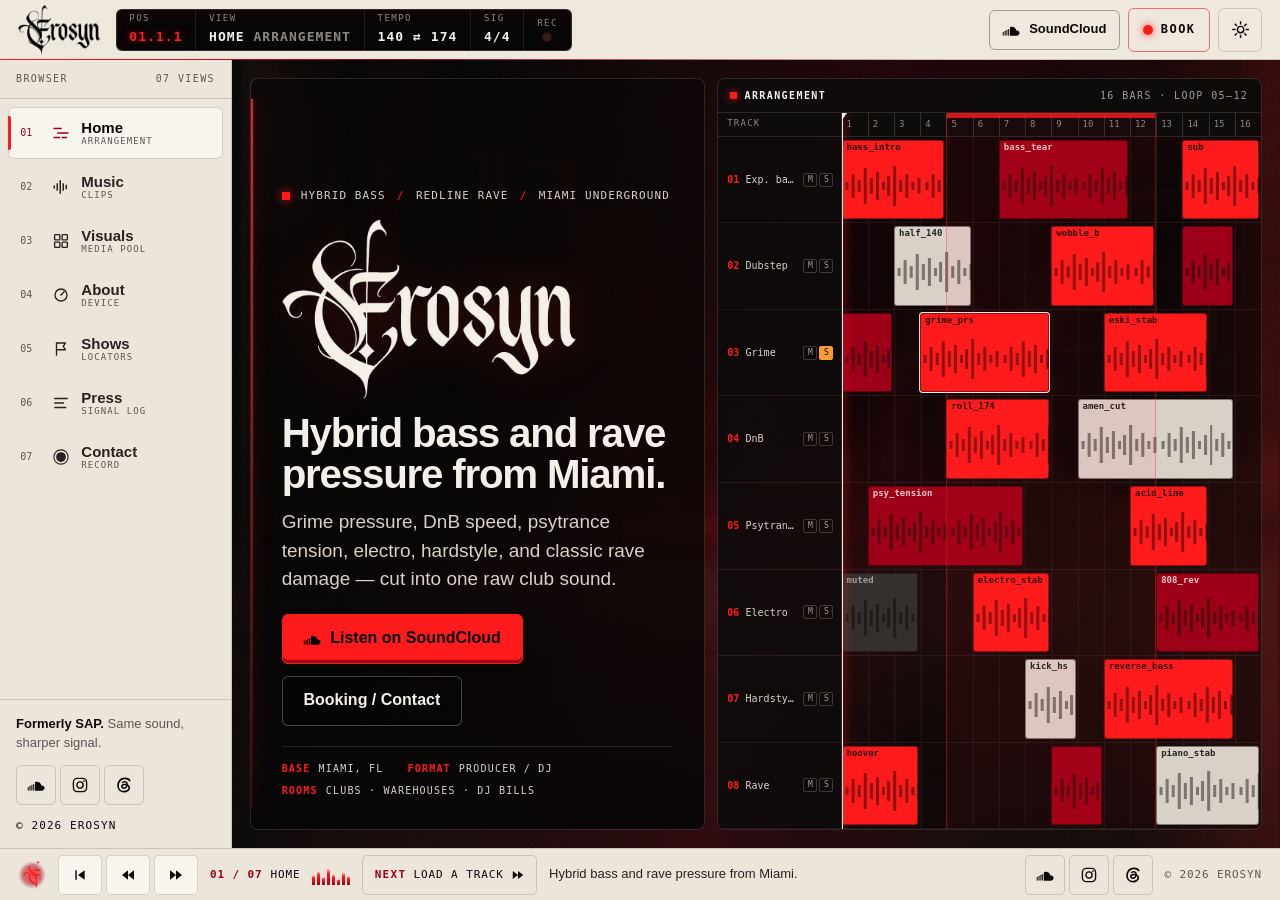
==== index.html @ 2a5ce039 "Erosyn homepage: anticipatory hints and tactile feedback Anticipation (device-only, nothing sent): -" ====
<!DOCTYPE html>
<html lang="en">
<head>
  <meta charset="utf-8">
  <meta name="viewport" content="width=device-width, initial-scale=1, viewport-fit=cover">
  <title>Erosyn — Hybrid Bass Producer &amp; DJ · Miami</title>
  <!-- BRAND SWAP: final SEO description -->
  <meta name="description" content="Erosyn — hybrid bass and rave pressure from Miami. Experimental bass, dubstep, DnB, UK grime, psytrance, electro, hardstyle, and classic rave in one raw club sound. Formerly SAP.">
  <!-- BRAND SWAP: production URL -->
  <link rel="canonical" href="https://standardacidprocedure.com/">
  <meta name="robots" content="index, follow">
  <meta name="color-scheme" content="dark light">
  <meta name="theme-color" content="#050505" media="(prefers-color-scheme: dark)" data-default="#050505">
  <meta name="theme-color" content="#f4efe7" media="(prefers-color-scheme: light)" data-default="#f4efe7">

  <meta property="og:type" content="website">
  <meta property="og:site_name" content="Erosyn">
  <meta property="og:title" content="Erosyn — Hybrid bass and rave pressure from Miami">
  <!-- BRAND SWAP: final SEO description -->
  <meta property="og:description" content="Grime pressure, DnB speed, psytrance tension, electro, hardstyle, and classic rave damage in one raw hybrid club sound. Listen, follow, and book Erosyn.">
  <!-- BRAND SWAP: production URL -->
  <meta property="og:url" content="https://standardacidprocedure.com/">
  <!-- BRAND SWAP: social preview image -->
  <meta property="og:image" content="https://standardacidprocedure.com/erosyn/03-social/banners/erosyn-hero-banner-warehouse-1920x1080-v01.png">
  <meta property="og:image:width" content="1920">
  <meta property="og:image:height" content="1080">
  <meta property="og:image:alt" content="Erosyn warehouse hero banner">

  <meta name="twitter:card" content="summary_large_image">
  <meta name="twitter:title" content="Erosyn — Hybrid bass and rave pressure from Miami">
  <!-- BRAND SWAP: final SEO description -->
  <meta name="twitter:description" content="Grime pressure, DnB speed, psytrance tension, electro, hardstyle, and classic rave damage in one raw hybrid club sound.">
  <!-- BRAND SWAP: social preview image -->
  <meta name="twitter:image" content="https://standardacidprocedure.com/erosyn/03-social/banners/erosyn-hero-banner-warehouse-1920x1080-v01.png">
  <meta name="twitter:image:alt" content="Erosyn warehouse hero banner">

  <!-- BRAND ASSET: flat red icon mark (production PNG) -->
  <link rel="icon" type="image/png" href="erosyn/web/erosyn-icon-red-192.png">
  <!-- BRAND ASSET: red glow avatar, used for the home-screen icon only -->
  <link rel="apple-touch-icon" href="erosyn/03-social/avatars/erosyn-avatar-icon-redglow-1200-v01.png">

  <!-- BRAND COLOR SOURCE: Erosyn brand system v01 -->
  <style>
    /* =========================================================
       1. BRAND TOKENS — Erosyn brand system v01
       ========================================================= */
    :root {
      --void-black: #050505;
      --signal-red: #ff1b1b;
      --bloodline-red: #9e0018;
      --bone-white: #f4efe7;
      --static-gray: #8a8a8a;
      --warning-amber: #ff9b2f;

      --font-sans: Inter, Arial, Helvetica, sans-serif;
      --font-mono: ui-monospace, SFMono-Regular, Menlo, Consolas, monospace;
      --font-blackletter: "Old English Text MT", "UnifrakturMaguntia", "Luminari", "Palatino Linotype", "Book Antiqua", Georgia, serif;

      --fs-meta: .6875rem;
      --fs-body: clamp(.9375rem, .9rem + .15vw, 1rem);
      --fs-lead: clamp(1rem, .95rem + .3vw, 1.1875rem);
      --fs-view: clamp(1.75rem, 1.15rem + 1.9vw, 2.875rem);

      --space-xs: .5rem;
      --space-sm: .75rem;
      --space-md: 1.25rem;
      --space-lg: 2rem;
      --space-xl: clamp(2.5rem, 2rem + 2.5vw, 4rem);
      --space-2xl: clamp(3.5rem, 2.5rem + 4vw, 6rem);

      --container: 1240px;
      --gutter: clamp(16px, 4vw, 40px);
      --top-h: 60px;
      --status-h: 52px;
      --browser-w: 232px;
      --rail-w: 84px;
      --gap: 12px;
      --pad: clamp(12px, 1.4vw, 20px);
      --radius: 8px;
      --radius-sm: 6px;
      --t-press: 80ms;
      --t-fast: 120ms;
      --t: 150ms;
      --t-feedback: 180ms;
      --ease: cubic-bezier(.2, .7, .2, 1);
      --ease-exit: cubic-bezier(.4, 0, 1, 1);
    }

    /* 2. THEME TOKENS — dark is canonical; .scheme-dark pins dark inside the light theme */
    :root,
    .scheme-dark {
      color-scheme: dark;
      --bg: var(--void-black);
      --bg-alt: #0a0908;
      --surface: #0c0c0c;
      --surface-raised: #151312;
      --text: var(--bone-white);
      --text-soft: #d9d1c8;
      --muted: #a49d95;
      --border: rgba(244, 239, 231, .13);
      --border-strong: rgba(244, 239, 231, .28);
      --grid-line: rgba(244, 239, 231, .035);
      --accent: var(--signal-red);
      --accent-text: var(--signal-red);
      --focus: var(--signal-red);
      --header-bg: #070606;
      --shadow: 0 18px 50px rgba(0, 0, 0, .42);
      --shadow-sm: 0 6px 18px rgba(0, 0, 0, .3);
    }

    /* Light: bone base, near-black type, bloodline red for red text (AA on bone). */
    :root[data-theme="light"] {
      color-scheme: light;
      --bg: var(--bone-white);
      --bg-alt: #ece5da;
      --surface: #f8f4ee;
      --surface-raised: #e6dfd3;
      --text: #0b0a09;
      --text-soft: #26221f;
      --muted: #5c5752;
      --border: rgba(5, 5, 5, .15);
      --border-strong: rgba(5, 5, 5, .32);
      --grid-line: rgba(5, 5, 5, .045);
      --accent-text: var(--bloodline-red);
      --header-bg: #efe8dd;
      --shadow: 0 18px 44px rgba(40, 24, 12, .14);
      --shadow-sm: 0 6px 16px rgba(40, 24, 12, .1);
    }

    @media (prefers-color-scheme: light) {
      :root:not([data-theme="dark"]) {
        color-scheme: light;
        --bg: var(--bone-white);
        --bg-alt: #ece5da;
        --surface: #f8f4ee;
        --surface-raised: #e6dfd3;
        --text: #0b0a09;
        --text-soft: #26221f;
        --muted: #5c5752;
        --border: rgba(5, 5, 5, .15);
        --border-strong: rgba(5, 5, 5, .32);
        --grid-line: rgba(5, 5, 5, .045);
        --accent-text: var(--bloodline-red);
        --header-bg: #efe8dd;
        --shadow: 0 18px 44px rgba(40, 24, 12, .14);
        --shadow-sm: 0 6px 16px rgba(40, 24, 12, .1);
      }
    }

    /* =========================================================
       3. BASE
       ========================================================= */
    *,
    *::before,
    *::after {
      box-sizing: border-box;
    }

    html {
      -webkit-text-size-adjust: 100%;
      text-size-adjust: 100%;
    }

    @media (prefers-reduced-motion: no-preference) {
      html:not(.app) {
        scroll-behavior: smooth;
      }
    }

    body {
      margin: 0;
      min-width: 320px;
      background-color: var(--bg);
      background-image:
        linear-gradient(90deg, var(--grid-line) 1px, transparent 1px),
        linear-gradient(180deg, var(--grid-line) 1px, transparent 1px);
      background-size: 48px 48px;
      color: var(--text);
      font-family: var(--font-sans);
      font-size: var(--fs-body);
      line-height: 1.55;
      -webkit-font-smoothing: antialiased;
    }

    h1, h2, h3, p, figure, blockquote, dl, dd, ol, ul {
      margin: 0;
    }

    img,
    svg {
      display: block;
      max-width: 100%;
    }

    img {
      height: auto;
    }

    a {
      color: inherit;
    }

    button,
    input,
    select,
    textarea {
      font: inherit;
      color: inherit;
    }

    button {
      cursor: pointer;
    }

    ::selection {
      background: var(--signal-red);
      color: var(--void-black);
    }

    :focus-visible {
      outline: 2px solid var(--focus);
      outline-offset: 3px;
    }

    main:focus {
      outline: none;
    }

    [hidden] {
      display: none !important;
    }

    /* =========================================================
       4. UTILITIES
       ========================================================= */
    .visually-hidden {
      position: absolute !important;
      width: 1px;
      height: 1px;
      margin: -1px;
      padding: 0;
      overflow: hidden;
      clip: rect(0 0 0 0);
      clip-path: inset(50%);
      white-space: nowrap;
      border: 0;
    }

    .mono {
      font-family: var(--font-mono);
      font-size: var(--fs-meta);
      letter-spacing: .1em;
      text-transform: uppercase;
    }

    .sprite {
      position: absolute;
      width: 0;
      height: 0;
      overflow: hidden;
    }

    .icon {
      width: 1.125rem;
      height: 1.125rem;
      flex: none;
    }

    .skip-link {
      position: absolute;
      top: .6rem;
      left: .6rem;
      z-index: 500;
      padding: .75rem 1rem;
      border: 1px solid var(--signal-red);
      border-radius: var(--radius-sm);
      background: var(--void-black);
      color: var(--bone-white);
      font-weight: 700;
      text-decoration: none;
      transform: translateY(-220%);
      transition: transform var(--t) var(--ease);
    }

    .skip-link:focus {
      transform: none;
    }

    .led {
      display: inline-block;
      width: 7px;
      height: 7px;
      flex: none;
      background: var(--signal-red);
      box-shadow: 0 0 8px rgba(255, 27, 27, .8);
    }

    /* =========================================================
       5. BUTTONS, CHIPS, LINKS
       ========================================================= */
    .btn {
      display: inline-flex;
      align-items: center;
      justify-content: center;
      gap: .55rem;
      min-height: 44px;
      padding: .6rem 1.05rem;
      border: 1px solid var(--border-strong);
      border-radius: var(--radius-sm);
      background: var(--surface);
      color: var(--text);
      font-size: .9375rem;
      font-weight: 700;
      line-height: 1.15;
      text-align: center;
      text-decoration: none;
      transition:
        background-color var(--t) var(--ease),
        border-color var(--t) var(--ease),
        color var(--t) var(--ease),
        box-shadow var(--t) var(--ease),
        filter var(--t-fast) var(--ease),
        transform var(--t-fast) var(--ease);
    }

    .btn--primary {
      border-color: var(--signal-red);
      background: var(--signal-red);
      color: var(--void-black);
      box-shadow: inset 0 -3px 0 var(--bloodline-red);
    }

    .btn--ghost {
      background: transparent;
    }

    .btn--sm {
      min-height: 40px;
      padding: .4rem .8rem;
      font-size: .8125rem;
    }

    .btn--lg {
      min-height: 50px;
      padding: .75rem 1.3rem;
      font-size: 1rem;
    }

    @media (hover: hover) {
      .btn:hover {
        border-color: var(--accent);
        transform: translateY(-1px);
      }

      .btn--primary:hover {
        background: var(--bloodline-red);
        color: var(--bone-white);
        box-shadow: inset 0 -3px 0 var(--signal-red);
      }

      .btn--ghost:hover {
        background: rgba(255, 27, 27, .08);
      }
    }

    /* Press lands in --t-press; release eases back over --t-fast, so letting go reads softer than pressing. */
    .btn:active {
      filter: brightness(.88);
      transform: translateY(0) scale(.97);
      transition-duration: var(--t-press);
    }

    .icon-btn {
      display: inline-grid;
      place-items: center;
      width: 44px;
      height: 44px;
      flex: none;
      padding: 0;
      border: 1px solid var(--border);
      border-radius: var(--radius-sm);
      background: transparent;
      color: var(--text);
      transition: border-color var(--t) var(--ease), color var(--t) var(--ease);
    }

    @media (hover: hover) {
      .icon-btn:hover {
        border-color: var(--accent);
        color: var(--accent-text);
      }
    }

    .chip {
      display: inline-flex;
      align-items: center;
      padding: .15rem .45rem;
      border: 1px solid var(--border-strong);
      border-radius: 4px;
      color: var(--muted);
      font-family: var(--font-mono);
      font-size: .625rem;
      font-weight: 700;
      letter-spacing: .1em;
      line-height: 1.4;
      text-transform: uppercase;
      white-space: nowrap;
    }

    /* Warning Amber is reserved for utility/status: placeholder + demo states only. */
    .chip--utility {
      border-color: var(--warning-amber);
      background: var(--warning-amber);
      color: var(--void-black);
    }

    .ext-link {
      display: inline-flex;
      align-items: center;
      justify-content: center;
      gap: .4rem;
      min-height: 44px;
      padding: 0 .75rem;
      border: 1px solid var(--border);
      border-radius: var(--radius-sm);
      color: var(--text);
      font-family: var(--font-mono);
      font-size: .6875rem;
      font-weight: 700;
      letter-spacing: .1em;
      text-decoration: none;
      text-transform: uppercase;
      white-space: nowrap;
      transition: border-color var(--t) var(--ease), color var(--t) var(--ease);
    }

    .ext-link .icon {
      width: .875rem;
      height: .875rem;
    }

    @media (hover: hover) {
      .ext-link:hover {
        border-color: var(--accent);
        color: var(--accent-text);
      }
    }

    /* =========================================================
       6. APP SHELL — no-scroll workstation (JS on); stacked document (JS off)
       ========================================================= */
    html.app,
    html.app body {
      height: 100%;
      overflow: hidden;
    }

    .app .shell {
      display: grid;
      grid-template-rows: var(--top-h) minmax(0, 1fr) var(--status-h);
      height: 100vh;
      height: 100dvh;
    }

    .app .workspace {
      display: grid;
      grid-template-columns: var(--browser-w) minmax(0, 1fr);
      min-height: 0;
    }

    .app .editor {
      position: relative;
      min-width: 0;
      min-height: 0;
      overflow: hidden;
      overflow: clip;
    }

    @media (min-width: 768px) and (max-width: 1279.98px) {
      .app .workspace {
        grid-template-columns: var(--rail-w) minmax(0, 1fr);
      }
    }

    @media (max-width: 767.98px) {
      :root {
        --top-h: 56px;
        --status-h: 56px;
        --gap: 10px;
      }

      .app .workspace {
        grid-template-columns: minmax(0, 1fr);
      }
    }

    /* =========================================================
       7. TOP BAR — brand, LCD readout, actions
       ========================================================= */
    .topbar {
      position: relative;
      z-index: 60;
      display: flex;
      flex-wrap: wrap;
      align-items: center;
      gap: .6rem;
      min-height: var(--top-h);
      padding: .5rem var(--pad);
      border-bottom: 1px solid var(--border);
      background: var(--header-bg);
    }

    .app .topbar {
      flex-wrap: nowrap;
      padding-block: 0;
    }

    .topbar::after {
      content: "";
      position: absolute;
      right: 0;
      bottom: -1px;
      left: 0;
      height: 1px;
      background: linear-gradient(90deg, var(--signal-red), var(--bloodline-red) 30%, transparent 75%);
    }

    .browser-toggle {
      display: none;
      align-items: center;
      gap: .5rem;
      min-height: 44px;
      padding: 0 .7rem;
      border: 1px solid var(--border);
      border-radius: var(--radius-sm);
      background: transparent;
      font-family: var(--font-mono);
      font-size: .6875rem;
      font-weight: 700;
      letter-spacing: .12em;
      text-transform: uppercase;
    }

    .browser-toggle[aria-expanded="true"] {
      border-color: var(--accent);
    }

    .browser-toggle__bars {
      display: grid;
      gap: 4px;
      width: 16px;
    }

    .browser-toggle__bars span {
      display: block;
      height: 2px;
      background: currentColor;
      transition: transform var(--t) var(--ease), opacity var(--t) var(--ease);
    }

    .browser-toggle[aria-expanded="true"] .browser-toggle__bars span:nth-child(1) {
      transform: translateY(6px) rotate(45deg);
    }

    .browser-toggle[aria-expanded="true"] .browser-toggle__bars span:nth-child(2) {
      opacity: 0;
    }

    .browser-toggle[aria-expanded="true"] .browser-toggle__bars span:nth-child(3) {
      transform: translateY(-6px) rotate(-45deg);
    }

    .brand {
      position: relative;
      display: inline-flex;
      align-items: center;
      min-height: 44px;
      flex: none;
      text-decoration: none;
    }

    .brand img {
      width: auto;
      height: 50px;
    }

    .logo-on-light {
      display: none;
    }

    :root[data-theme="light"] .logo-on-dark {
      display: none;
    }

    :root[data-theme="light"] .logo-on-light {
      display: block;
    }

    @media (prefers-color-scheme: light) {
      :root:not([data-theme="dark"]) .logo-on-dark {
        display: none;
      }

      :root:not([data-theme="dark"]) .logo-on-light {
        display: block;
      }
    }

    .brand__fallback,
    .wordmark__fallback {
      font-family: var(--font-blackletter);
      font-weight: 400;
    }

    .brand__fallback {
      display: none;
      color: var(--text);
      font-size: 1.75rem;
      line-height: 1;
    }

    .brand__fallback span {
      color: var(--accent-text);
    }

    .brand.is-missing img {
      position: absolute;
      width: 1px;
      height: 1px;
      overflow: hidden;
      clip-path: inset(50%);
      opacity: 0;
    }

    .brand.is-missing .brand__fallback {
      display: block;
    }

    /* LCD: hardware readout, always dark */
    .lcd {
      display: none;
    }

    .lcd__seg {
      display: grid;
      align-content: center;
      gap: 1px;
      min-width: 0;
      padding: 0 .8rem;
      border-left: 1px solid rgba(244, 239, 231, .1);
    }

    .lcd__seg:first-child {
      border-left: 0;
    }

    .lcd__label {
      color: #8f8780;
      font-size: .5625rem;
      letter-spacing: .16em;
      text-transform: uppercase;
    }

    .lcd__value {
      color: var(--bone-white);
      font-size: .8125rem;
      font-weight: 700;
      font-variant-numeric: tabular-nums;
      letter-spacing: .08em;
      text-transform: uppercase;
      white-space: nowrap;
    }

    .lcd__value--red {
      color: var(--signal-red);
      text-shadow: 0 0 8px rgba(255, 27, 27, .55);
    }

    .lcd__mode {
      color: #8f8780;
    }

    .lcd__seg--tempo,
    .lcd__seg--sig {
      display: none;
    }

    .rec-lamp {
      width: 10px;
      height: 10px;
      margin: 0 auto;
      border-radius: 50%;
      background: #3a1a1c;
      box-shadow: inset 0 0 0 1px rgba(0, 0, 0, .5);
    }

    .app[data-view="contact"] .rec-lamp {
      background: var(--signal-red);
      box-shadow: 0 0 10px rgba(255, 27, 27, .9);
    }

    @media (min-width: 768px) {
      .app .lcd {
        display: flex;
        align-items: stretch;
        height: 42px;
        margin-left: .4rem;
        overflow: hidden;
        border: 1px solid rgba(244, 239, 231, .16);
        border-radius: var(--radius-sm);
        background: #070606;
        font-family: var(--font-mono);
        box-shadow: inset 0 8px 18px rgba(255, 27, 27, .05);
      }
    }

    @media (min-width: 1280px) {
      .app .lcd__seg--tempo,
      .app .lcd__seg--sig {
        display: grid;
      }
    }

    .topbar__actions {
      display: flex;
      align-items: center;
      gap: .5rem;
      margin-left: auto;
    }

    .rec-btn {
      display: inline-flex;
      align-items: center;
      gap: .5rem;
      min-height: 44px;
      padding: 0 .85rem;
      border: 1px solid rgba(255, 27, 27, .6);
      border-radius: var(--radius-sm);
      color: var(--text);
      font-family: var(--font-mono);
      font-size: .75rem;
      font-weight: 700;
      letter-spacing: .12em;
      text-decoration: none;
      text-transform: uppercase;
      transition: background-color var(--t) var(--ease), border-color var(--t) var(--ease);
    }

    .rec-btn__dot {
      width: 10px;
      height: 10px;
      border-radius: 50%;
      background: var(--signal-red);
      box-shadow: 0 0 8px rgba(255, 27, 27, .8);
    }

    @media (hover: hover) {
      .rec-btn:hover {
        border-color: var(--signal-red);
        background: rgba(255, 27, 27, .1);
      }
    }

    .theme-toggle .icon {
      width: 1.2rem;
      height: 1.2rem;
    }

    .theme-toggle[aria-pressed="true"] .icon--sun,
    .theme-toggle[aria-pressed="false"] .icon--moon {
      display: none;
    }

    html:not(.js) .theme-toggle {
      display: none;
    }

    @media (max-width: 767.98px) {
      .app .browser-toggle {
        display: inline-flex;
      }

      .topbar-sc {
        display: none;
      }

      .brand img {
        height: 44px;
      }
    }

    @media (max-width: 379.98px) {
      .browser-toggle__label,
      .rec-btn__label {
        position: absolute;
        width: 1px;
        height: 1px;
        overflow: hidden;
        clip-path: inset(50%);
        white-space: nowrap;
      }

      .rec-btn {
        min-width: 44px;
        justify-content: center;
        padding: 0;
      }
    }

    @media (min-width: 768px) and (max-width: 1023.98px) {
      .topbar-sc {
        min-width: 44px;
        padding: 0;
      }

      .topbar-sc__label {
        position: absolute;
        width: 1px;
        height: 1px;
        overflow: hidden;
        clip-path: inset(50%);
        white-space: nowrap;
      }
    }

    /* =========================================================
       8. BROWSER — sidebar (≥1280), icon rail (768–1279), drawer (<768)
       ========================================================= */
    .browser {
      border-bottom: 1px solid var(--border);
      background: var(--bg-alt);
    }

    .browser__head {
      display: flex;
      justify-content: space-between;
      gap: .5rem;
      padding: .7rem 1rem;
      border-bottom: 1px solid var(--border);
      color: var(--muted);
      font-family: var(--font-mono);
      font-size: .625rem;
      letter-spacing: .14em;
      text-transform: uppercase;
    }

    .browser__list {
      display: flex;
      flex-wrap: wrap;
      gap: 4px;
      margin: 0;
      padding: .5rem;
      list-style: none;
    }

    .browser__link {
      position: relative;
      display: flex;
      align-items: center;
      gap: .6rem;
      min-height: 44px;
      padding: .35rem .7rem;
      border: 1px solid transparent;
      border-radius: var(--radius-sm);
      color: var(--text-soft);
      text-decoration: none;
      transition: background-color var(--t) var(--ease), color var(--t) var(--ease), border-color var(--t) var(--ease);
    }

    .browser__idx {
      color: var(--muted);
      font-family: var(--font-mono);
      font-size: .625rem;
      font-variant-numeric: tabular-nums;
    }

    .browser__icon {
      width: 18px;
      height: 18px;
      flex: none;
    }

    .browser__text {
      display: grid;
      min-width: 0;
      line-height: 1.15;
    }

    .browser__label {
      font-size: .9375rem;
      font-weight: 700;
    }

    .browser__hint {
      color: var(--muted);
      font-family: var(--font-mono);
      font-size: .5625rem;
      letter-spacing: .12em;
      text-transform: uppercase;
    }

    @media (hover: hover) {
      .browser__link:hover {
        background: rgba(255, 27, 27, .06);
        color: var(--text);
      }
    }

    .browser__link[aria-current="page"] {
      border-color: var(--border);
      background: var(--surface);
      color: var(--text);
    }

    .browser__link[aria-current="page"]::before {
      content: "";
      position: absolute;
      top: 8px;
      bottom: 8px;
      left: -1px;
      width: 3px;
      border-radius: 0 2px 2px 0;
      background: var(--signal-red);
    }

    .browser__link[aria-current="page"] .browser__icon,
    .browser__link[aria-current="page"] .browser__idx {
      color: var(--accent-text);
    }

    .browser__foot {
      display: none;
    }

    .browser__note {
      color: var(--muted);
      font-size: .8125rem;
      line-height: 1.45;
    }

    .browser__note b {
      color: var(--text);
    }

    .browser__social {
      display: none;
    }

    .app .browser {
      display: flex;
      flex-direction: column;
      min-height: 0;
      border-right: 1px solid var(--border);
      border-bottom: 0;
    }

    .app .browser__list {
      flex-direction: column;
      flex-wrap: nowrap;
      gap: 2px;
      overflow-y: auto;
    }

    .app .browser__link {
      display: grid;
      grid-template-columns: 1.3rem 18px minmax(0, 1fr);
      gap: .7rem;
      min-height: 52px;
    }

    .app .browser__foot {
      display: grid;
      gap: .75rem;
      margin-top: auto;
      padding: .9rem 1rem;
      border-top: 1px solid var(--border);
    }

    @media (min-width: 768px) and (max-width: 1279.98px) {
      .app .browser__head,
      .app .browser__foot,
      .app .browser__idx,
      .app .browser__hint {
        display: none;
      }

      .app .browser__list {
        padding: .5rem .4rem;
      }

      .app .browser__link {
        grid-template-columns: minmax(0, 1fr);
        justify-items: center;
        gap: .35rem;
        min-height: 62px;
        padding: .5rem .2rem;
        text-align: center;
      }

      .app .browser__icon {
        width: 20px;
        height: 20px;
      }

      .app .browser__label {
        font-size: .6875rem;
        letter-spacing: .02em;
      }
    }

    @media (max-width: 767.98px) {
      .app .browser {
        position: fixed;
        top: var(--top-h);
        bottom: 0;
        left: 0;
        z-index: 80;
        width: min(300px, 86vw);
        box-shadow: var(--shadow);
        transform: translateX(-102%);
        visibility: hidden;
        transition: transform 160ms var(--ease), visibility 0s linear 160ms;
      }

      .app .browser.is-open {
        transform: none;
        visibility: visible;
        transition-delay: 0s;
      }

      .app .browser__social {
        display: flex;
      }
    }

    .browser-scrim {
      position: fixed;
      inset: var(--top-h) 0 0;
      z-index: 70;
      background: rgba(5, 5, 5, .6);
    }

    /* =========================================================
       9. STATUS BAR — transport, position, meters, follow, copyright
       ========================================================= */
    .statusbar {
      display: flex;
      flex-wrap: wrap;
      align-items: center;
      gap: .6rem 1rem;
      padding: 1rem var(--gutter);
      border-top: 1px solid var(--border);
      background: var(--bg-alt);
      color: var(--muted);
      font-family: var(--font-mono);
      font-size: .6875rem;
      letter-spacing: .08em;
      text-transform: uppercase;
    }

    .app .statusbar {
      flex-wrap: nowrap;
      gap: .75rem;
      min-width: 0;
      padding: 0 var(--pad);
      overflow: hidden;
    }

    .status__icon {
      position: relative;
      display: block;
      width: 28px;
      height: 28px;
      flex: none;
      border-radius: 4px;
      background: radial-gradient(circle at 50% 50%, rgba(255, 27, 27, .8), rgba(158, 0, 24, .5) 45%, transparent 70%);
    }

    .status__icon img {
      width: 100%;
      height: 100%;
      object-fit: contain;
    }

    .status__icon.is-missing img {
      opacity: 0;
    }

    .transport {
      display: flex;
      gap: 4px;
    }

    .tbtn {
      display: grid;
      place-items: center;
      width: 44px;
      height: 40px;
      padding: 0;
      border: 1px solid var(--border);
      border-radius: 5px;
      background: var(--surface);
      color: var(--text);
      transition: border-color var(--t) var(--ease), color var(--t) var(--ease);
    }

    .tbtn .icon {
      width: 16px;
      height: 16px;
    }

    @media (hover: hover) {
      .tbtn:hover {
        border-color: var(--accent);
        color: var(--accent-text);
      }
    }

    html:not(.app) [data-step],
    html:not(.app) .status__pos {
      display: none;
    }

    .status__pos {
      display: flex;
      gap: .5rem;
      color: var(--text);
      white-space: nowrap;
    }

    .status__pos b {
      color: var(--accent-text);
      font-variant-numeric: tabular-nums;
    }

    .meters {
      display: none;
      align-items: flex-end;
      gap: 2px;
      height: 20px;
    }

    .meters i {
      width: 3px;
      height: 100%;
      background: linear-gradient(0deg, var(--bloodline-red), var(--signal-red) 70%, var(--bone-white));
      transform: scaleY(var(--l, .5));
      transform-origin: 50% 100%;
    }

    .status__desc {
      display: none;
      min-width: 0;
      overflow: hidden;
      color: var(--text-soft);
      font-family: var(--font-sans);
      font-size: .8125rem;
      letter-spacing: 0;
      text-overflow: ellipsis;
      text-transform: none;
      white-space: nowrap;
    }

    .status__nav ul {
      display: flex;
      flex-wrap: wrap;
      gap: 0 1rem;
      margin: 0;
      padding: 0;
      list-style: none;
    }

    .status__nav a {
      display: inline-flex;
      align-items: center;
      min-height: 44px;
      color: var(--text-soft);
    }

    .app .status__nav {
      display: none;
    }

    .social {
      display: flex;
      flex-wrap: wrap;
      gap: 4px;
      margin: 0;
      padding: 0;
      list-style: none;
    }

    .social a {
      display: grid;
      place-items: center;
      width: 40px;
      height: 40px;
      border: 1px solid var(--border);
      border-radius: 5px;
      color: var(--text);
      transition: border-color var(--t) var(--ease), color var(--t) var(--ease);
    }

    .social .icon {
      width: 18px;
      height: 18px;
    }

    @media (hover: hover) {
      .social a:hover {
        border-color: var(--accent);
        color: var(--accent-text);
      }
    }

    .status__end {
      display: flex;
      align-items: center;
      gap: .75rem;
      margin-left: auto;
    }

    .status__copy {
      white-space: nowrap;
    }

    @media (max-width: 767.98px) {
      .app .statusbar .social {
        display: none;
      }
    }

    @media (max-width: 479.98px) {
      .app .status__copy {
        display: none;
      }
    }

    @media (min-width: 1024px) {
      .app .meters {
        display: flex;
      }
    }

    @media (min-width: 1280px) {
      .app .status__desc {
        display: block;
      }
    }

    /* =========================================================
       10. VIEWS + PANELS
       ========================================================= */
    .view {
      position: relative;
      display: flex;
      flex-direction: column;
      gap: var(--gap);
      padding: var(--space-lg) var(--gutter);
      border-top: 1px solid var(--border);
    }

    .app .view {
      position: absolute;
      inset: 0;
      display: none;
      padding: var(--pad);
      border-top: 0;
      overflow: auto;
      overscroll-behavior: contain;
      animation: view-in 180ms var(--ease) both;
    }

    .app[data-view="home"] #home,
    .app[data-view="music"] #music,
    .app[data-view="visuals"] #visuals,
    .app[data-view="about"] #about,
    .app[data-view="shows"] #shows,
    .app[data-view="press"] #press,
    .app[data-view="contact"] #contact {
      display: flex;
    }

    .view__head {
      display: flex;
      flex: none;
      flex-wrap: wrap;
      align-items: flex-end;
      justify-content: space-between;
      gap: .4rem 1.5rem;
      padding-bottom: .7rem;
      border-bottom: 1px solid var(--border);
    }

    .view__idx {
      display: flex;
      align-items: center;
      gap: .55rem;
      color: var(--accent-text);
      font-family: var(--font-mono);
      font-size: .6875rem;
      font-weight: 700;
      letter-spacing: .14em;
      text-transform: uppercase;
    }

    .view__idx::before {
      content: "";
      width: 18px;
      height: 2px;
      background: var(--accent);
    }

    .view__title {
      margin-top: .3rem;
      font-size: var(--fs-view);
      font-weight: 800;
      letter-spacing: -.035em;
      line-height: .95;
    }

    .view__desc {
      max-width: 54ch;
      color: var(--text-soft);
      font-size: .9375rem;
    }

    /* Desktop: every view fits the editor. Below 1024px the chrome stays fixed and the view scrolls inside. */
    @media (min-width: 1024px) {
      .app .view__body {
        flex: 1;
        min-height: 0;
      }
    }

    .panel {
      position: relative;
      display: flex;
      flex-direction: column;
      min-width: 0;
      min-height: 0;
      overflow: hidden;
      border: 1px solid var(--border);
      border-radius: var(--radius);
      background: var(--surface);
    }

    .panel__bar {
      display: flex;
      flex: none;
      flex-wrap: wrap;
      align-items: center;
      justify-content: space-between;
      gap: .3rem 1rem;
      min-height: 34px;
      padding: .35rem .8rem;
      border-bottom: 1px solid var(--border);
      background: var(--surface-raised);
      color: var(--muted);
      font-family: var(--font-mono);
      font-size: .625rem;
      letter-spacing: .14em;
      text-transform: uppercase;
    }

    .panel__bar > span {
      display: inline-flex;
      align-items: center;
      gap: .45rem;
    }

    .panel__bar b {
      color: var(--text);
      font-weight: 700;
    }

    @media (max-height: 640px) {
      .app .view__desc {
        display: none;
      }
    }

    @keyframes view-in {
      from { opacity: 0; transform: translateY(6px); }
      to { opacity: 1; transform: none; }
    }

    /* =========================================================
       11. HOME — arrangement view
       ========================================================= */
    .view--home {
      background: var(--void-black);
      color: var(--text);
    }

    .home__media {
      position: absolute;
      inset: 0;
      z-index: 0;
      overflow: hidden;
      pointer-events: none;
      background:
        radial-gradient(ellipse 55% 70% at 74% 38%, rgba(158, 0, 24, .6), transparent 72%),
        radial-gradient(ellipse 30% 45% at 86% 70%, rgba(255, 27, 27, .18), transparent 70%),
        repeating-linear-gradient(90deg, rgba(244, 239, 231, .03) 0 2px, transparent 2px 132px),
        linear-gradient(180deg, #140506 0%, #070404 55%, #050505 100%);
    }

    .home__media img {
      width: 100%;
      height: 100%;
      object-fit: cover;
      object-position: 50% 62%;
      filter: saturate(.95) contrast(1.06) brightness(.72);
    }

    .home__media.is-missing img {
      opacity: 0;
    }

    .home__media::after {
      content: "";
      position: absolute;
      inset: 0;
      background:
        linear-gradient(270deg, rgba(255, 27, 27, .16), transparent 14%),
        linear-gradient(0deg, rgba(5, 5, 5, .85), transparent 45%),
        linear-gradient(90deg, rgba(5, 5, 5, .7), rgba(5, 5, 5, .2) 60%, rgba(5, 5, 5, .45));
    }

    .home__fx {
      position: absolute;
      inset: 0;
      z-index: 0;
      overflow: hidden;
      pointer-events: none;
    }

    .home__wash {
      position: absolute;
      top: 0;
      bottom: 0;
      left: -50%;
      z-index: 0;
      width: 200%;
      background: linear-gradient(104deg, transparent 32%, rgba(255, 27, 27, .08) 45%, rgba(158, 0, 24, .18) 52%, transparent 66%);
      pointer-events: none;
      animation: wash-drift 22s ease-in-out infinite alternate;
    }

    .home__noise {
      position: absolute;
      inset: 0;
      z-index: 0;
      opacity: .07;
      pointer-events: none;
      background-image: url("data:image/svg+xml,%3Csvg xmlns='http://www.w3.org/2000/svg' width='180' height='180'%3E%3Cfilter id='n'%3E%3CfeTurbulence type='fractalNoise' baseFrequency='.9' numOctaves='2' stitchTiles='stitch'/%3E%3CfeColorMatrix values='0 0 0 0 1 0 0 0 0 1 0 0 0 0 1 0 0 0 .6 0'/%3E%3C/filter%3E%3Crect width='100%25' height='100%25' filter='url(%23n)'/%3E%3C/svg%3E");
    }

    .home__grid {
      position: relative;
      z-index: 1;
      display: grid;
      gap: var(--gap);
    }

    @media (min-width: 1024px) {
      .home__grid {
        grid-template-columns: minmax(340px, 1fr) minmax(0, 1.2fr);
      }

      .app .home__grid {
        flex: 1;
        min-height: 0;
        grid-template-rows: minmax(0, 1fr);
      }
    }

    .home__id {
      justify-content: flex-end;
      gap: 0;
      padding: clamp(1.1rem, 2.4vw, 2.25rem);
      border-color: rgba(244, 239, 231, .14);
      background: linear-gradient(180deg, rgba(5, 5, 5, .5), rgba(5, 5, 5, .86));
    }

    .home__id::before {
      content: "";
      position: absolute;
      top: 1.25rem;
      bottom: 1.25rem;
      left: 0;
      width: 2px;
      background: linear-gradient(180deg, var(--signal-red), rgba(158, 0, 24, .25));
      box-shadow: 0 0 18px rgba(255, 27, 27, .55);
    }

    .hero__meta {
      display: flex;
      flex-wrap: wrap;
      align-items: center;
      gap: .3rem .7rem;
      color: var(--text-soft);
    }

    .hero__meta .sep {
      color: var(--accent-text);
    }

    .hero__dot {
      width: 8px;
      height: 8px;
      background: var(--signal-red);
      box-shadow: 0 0 10px rgba(255, 27, 27, .9);
      animation: signal-flicker 3.6s steps(1, end) infinite;
    }

    .hero__title {
      margin-top: .9rem;
      line-height: 1;
    }

    .hero__title:focus {
      outline: none;
    }

    .hero__title:focus-visible {
      outline: 2px solid var(--focus);
      outline-offset: 4px;
    }

    .wordmark {
      position: relative;
      display: inline-block;
      max-width: 100%;
      vertical-align: bottom;
    }

    .wordmark__img {
      width: auto;
      height: clamp(84px, 20vh, 200px);
      filter: drop-shadow(0 0 24px rgba(255, 27, 27, .22));
    }

    .wordmark__fallback {
      display: none;
      color: var(--bone-white);
      font-size: clamp(3.5rem, 2rem + 6vw, 7.5rem);
      line-height: .95;
      text-shadow: 0 0 2px rgba(255, 27, 27, .9), 0 0 24px rgba(255, 27, 27, .55);
    }

    .wordmark.is-missing .wordmark__img {
      position: absolute;
      width: 1px;
      height: 1px;
      overflow: hidden;
      clip-path: inset(50%);
      opacity: 0;
    }

    .wordmark.is-missing .wordmark__fallback {
      display: block;
    }

    .hero__headline {
      max-width: 20ch;
      margin-top: .9rem;
      font-size: clamp(1.5rem, 1rem + 1.9vw, 2.75rem);
      font-weight: 800;
      letter-spacing: -.03em;
      line-height: 1.02;
      text-wrap: balance;
    }

    .hero__lede {
      max-width: 50ch;
      margin-top: .8rem;
      color: var(--text-soft);
      font-size: var(--fs-lead);
      line-height: 1.5;
    }

    .hero__actions {
      display: flex;
      flex-wrap: wrap;
      gap: var(--space-sm);
      margin-top: 1.25rem;
    }

    .hero__actions .btn--ghost {
      background: rgba(5, 5, 5, .5);
    }

    .hero__facts {
      display: flex;
      flex-wrap: wrap;
      gap: .4rem 1.5rem;
      margin-top: 1.25rem;
      padding-top: .9rem;
      border-top: 1px solid var(--border);
      font-family: var(--font-mono);
      font-size: .625rem;
      letter-spacing: .12em;
      text-transform: uppercase;
    }

    .hero__facts div {
      display: flex;
      gap: .5rem;
    }

    .hero__facts dt {
      color: var(--accent-text);
      font-weight: 700;
    }

    .hero__facts dd {
      color: var(--text-soft);
    }

    @media (max-width: 479.98px) {
      .hero__actions .btn {
        width: 100%;
      }
    }

    @media (max-height: 760px) and (min-width: 1024px) {
      .app .hero__facts {
        display: none;
      }
    }

    /* Arrangement lanes */
    .arrange {
      --lane-head: 124px;
      border-color: rgba(244, 239, 231, .14);
      background: rgba(5, 5, 5, .5);
    }

    .arrange .panel__bar {
      background: rgba(14, 12, 12, .9);
    }

    .arrange__body {
      position: relative;
      display: grid;
      flex: 1;
      grid-template-rows: 24px minmax(0, 1fr);
      min-height: 240px;
    }

    @media (min-width: 1024px) {
      .app .arrange__body {
        min-height: 0;
      }
    }

    .arrange__ruler {
      display: grid;
      grid-template-columns: var(--lane-head) minmax(0, 1fr);
      border-bottom: 1px solid rgba(244, 239, 231, .12);
      background: rgba(14, 12, 12, .85);
    }

    .arrange__corner {
      display: flex;
      align-items: center;
      padding-left: .6rem;
      border-right: 1px solid rgba(244, 239, 231, .12);
      color: #8f8780;
      font-family: var(--font-mono);
      font-size: .5625rem;
      letter-spacing: .14em;
      text-transform: uppercase;
    }

    .ruler {
      display: grid;
      grid-template-columns: repeat(16, minmax(0, 1fr));
    }

    .ruler span {
      padding: 5px 0 0 4px;
      border-left: 1px solid rgba(244, 239, 231, .16);
      color: #8f8780;
      font-family: var(--font-mono);
      font-size: .5625rem;
      font-variant-numeric: tabular-nums;
    }

    .arrange__lanes {
      display: grid;
      grid-auto-rows: minmax(22px, 1fr);
      min-height: 0;
    }

    .lane {
      display: grid;
      grid-template-columns: var(--lane-head) minmax(0, 1fr);
      border-bottom: 1px solid rgba(244, 239, 231, .07);
    }

    .lane__head {
      display: flex;
      align-items: center;
      gap: .4rem;
      min-width: 0;
      padding: 0 .45rem 0 .6rem;
      overflow: hidden;
      border-right: 1px solid rgba(244, 239, 231, .12);
      background: rgba(14, 12, 12, .8);
      color: #d9d1c8;
      font-family: var(--font-mono);
      font-size: .625rem;
      white-space: nowrap;
    }

    .lane__head b {
      color: var(--signal-red);
    }

    .lane__name {
      flex: 1;
      min-width: 0;
      overflow: hidden;
      text-overflow: ellipsis;
    }

    .lane__ms {
      display: flex;
      gap: 2px;
    }

    .lane__ms i {
      display: grid;
      place-items: center;
      width: 14px;
      height: 14px;
      border: 1px solid rgba(244, 239, 231, .2);
      border-radius: 2px;
      color: #a49d95;
      font-size: .5rem;
      font-style: normal;
    }

    .lane__ms i.on {
      border-color: var(--warning-amber);
      background: var(--warning-amber);
      color: var(--void-black);
    }

    .lane__track {
      position: relative;
      background-image: linear-gradient(90deg, rgba(244, 239, 231, .07) 1px, transparent 1px);
      background-size: calc(100% / 16) 100%;
    }

    .clip {
      --c: var(--signal-red);
      position: absolute;
      top: 3px;
      bottom: 3px;
      left: calc(var(--x) * 100% / 16);
      width: calc(var(--w) * 100% / 16 - 2px);
      overflow: hidden;
      padding: 1px 4px;
      border: 1px solid rgba(5, 5, 5, .45);
      border-radius: 3px;
      background-color: var(--c);
      background-image: url("data:image/svg+xml,%3Csvg xmlns='http://www.w3.org/2000/svg' width='40' height='24'%3E%3Cpath d='M2 10v4M5 6v12M8 9v6M11 3v18M14 8v8M17 5v14M20 10v4M23 7v10M26 2v20M29 9v6M32 6v12M35 10v4M38 8v8' stroke='%23050505' stroke-opacity='.45' stroke-width='1.5'/%3E%3C/svg%3E");
      background-repeat: repeat-x;
      background-position: 0 70%;
      background-size: auto 62%;
      color: rgba(5, 5, 5, .85);
      font-family: var(--font-mono);
      font-size: .5625rem;
      font-weight: 700;
      line-height: 1.3;
      white-space: nowrap;
    }

    .clip--blood {
      --c: var(--bloodline-red);
      color: rgba(244, 239, 231, .85);
    }

    .clip--bone {
      --c: #d9d1c8;
    }

    .clip--mute {
      --c: #34302e;
      color: #a49d95;
    }

    .clip--sel {
      box-shadow: 0 0 0 1px var(--bone-white);
    }

    .arrange__overlay {
      position: absolute;
      top: 0;
      right: 0;
      bottom: 0;
      left: var(--lane-head);
      overflow: hidden;
      pointer-events: none;
    }

    .loop {
      position: absolute;
      top: 0;
      bottom: 0;
      left: calc(4 * 100% / 16);
      width: calc(8 * 100% / 16);
      border-right: 1px solid rgba(255, 27, 27, .35);
      border-left: 1px solid rgba(255, 27, 27, .35);
      background: rgba(255, 27, 27, .05);
    }

    .loop::before {
      content: "";
      position: absolute;
      top: 0;
      right: 0;
      left: 0;
      height: 5px;
      background: rgba(255, 27, 27, .8);
    }

    .playhead-run {
      position: absolute;
      inset: 0;
      animation: playhead 16s linear infinite;
    }

    .playhead {
      position: absolute;
      top: 0;
      bottom: 0;
      left: 0;
      width: 1px;
      background: var(--bone-white);
      box-shadow: 0 0 10px 1px rgba(255, 27, 27, .7);
    }

    .playhead::before {
      content: "";
      position: absolute;
      top: 0;
      left: -5px;
      border-top: 7px solid var(--bone-white);
      border-right: 5px solid transparent;
      border-left: 5px solid transparent;
    }

    @media (max-width: 767.98px) {
      .arrange {
        --lane-head: 88px;
      }

      .lane__ms {
        display: none;
      }

      .ruler span:nth-child(even) {
        color: transparent;
      }
    }

    /* =========================================================
       12. MUSIC — clips + inspector deck
       ========================================================= */
    .music {
      display: grid;
      gap: var(--gap);
    }

    @media (min-width: 1024px) {
      .music {
        grid-template-columns: minmax(0, 1fr) minmax(340px, .95fr);
      }

      .app .music {
        grid-template-rows: minmax(0, 1fr);
      }
    }

    @media (min-width: 1024px) {
      .app .clips .tracks {
        flex: 1;
        min-height: 0;
        overflow-y: auto;
      }
    }

    /* Desktop keeps the list compact; the selected track's blurb shows in the inspector. */
    @media (min-width: 1024px) {
      .app .track__desc {
        display: none;
      }
    }

    .tracks {
      margin: 0;
      padding: 0;
      list-style: none;
    }

    .track {
      position: relative;
      display: grid;
      grid-template-columns: minmax(0, 1fr);
      border-bottom: 1px solid var(--border);
    }

    .track__select {
      position: relative;
      display: grid;
      grid-template-columns: 1.5rem 48px minmax(0, 1fr);
      align-items: center;
      gap: .75rem;
      width: 100%;
      padding: .7rem .8rem;
      border: 0;
      background: transparent;
      text-align: left;
      transition: background-color var(--t) var(--ease);
    }

    .track__select::before {
      content: "";
      position: absolute;
      top: 8px;
      bottom: 8px;
      left: 0;
      width: 3px;
      background: var(--signal-red);
      transform: scaleY(0);
      transition: transform var(--t) var(--ease);
    }

    .track__select[aria-pressed="true"] {
      background: linear-gradient(90deg, rgba(255, 27, 27, .12), transparent 75%);
    }

    .track__select[aria-pressed="true"]::before {
      transform: scaleY(1);
    }

    @media (hover: hover) {
      .track__select:hover {
        background-color: rgba(255, 27, 27, .06);
      }
    }

    .track__select:focus-visible {
      outline-offset: -3px;
    }

    html:not(.js) .track__select {
      cursor: default;
    }

    .track__num {
      color: var(--muted);
      font-family: var(--font-mono);
      font-size: .6875rem;
      font-variant-numeric: tabular-nums;
    }

    .track__select[aria-pressed="true"] .track__num {
      color: var(--accent-text);
      font-weight: 700;
    }

    .track__thumb {
      position: relative;
      display: block;
      width: 48px;
      height: 48px;
      overflow: hidden;
      border: 1px solid var(--border);
      border-radius: 4px;
    }

    .track__thumb img {
      width: 100%;
      height: 100%;
      object-fit: cover;
    }

    .track__main {
      display: grid;
      gap: .1rem;
      min-width: 0;
    }

    .track__title {
      font-size: 1rem;
      font-weight: 800;
      letter-spacing: -.01em;
      line-height: 1.2;
    }

    .track__meta {
      color: var(--muted);
      font-family: var(--font-mono);
      font-size: .625rem;
      letter-spacing: .1em;
      text-transform: uppercase;
    }

    .track__desc {
      color: var(--text-soft);
      font-size: .8125rem;
      line-height: 1.4;
    }

    .track__len {
      position: relative;
      display: block;
      height: 3px;
      margin-top: .3rem;
      overflow: hidden;
      border-radius: 2px;
      background: var(--border);
    }

    .track__len::after {
      content: "";
      position: absolute;
      inset: 0 auto 0 0;
      width: max(6%, calc(var(--len) * 100%));
      background: var(--accent);
    }

    .track .ext-link {
      justify-self: start;
      margin: -.3rem .8rem .7rem calc(.8rem + 1.5rem + 48px + 1.5rem);
    }

    @media (min-width: 768px) {
      .track {
        grid-template-columns: minmax(0, 1fr) auto;
        align-items: center;
      }

      .track .ext-link {
        margin: 0 .8rem 0 0;
      }
    }

    .clips__foot {
      display: flex;
      flex: none;
      flex-wrap: wrap;
      align-items: center;
      justify-content: space-between;
      gap: .5rem;
      padding: .7rem .8rem;
      border-top: 1px solid var(--border);
    }

    .clips__note {
      color: var(--muted);
      font-size: .8125rem;
    }

    .deck__body {
      display: grid;
      gap: var(--space-md);
      padding: .9rem;
    }

    @media (min-width: 480px) {
      .deck__body {
        grid-template-columns: minmax(120px, 44%) minmax(0, 1fr);
        align-items: start;
      }
    }

    .deck__art {
      position: relative;
      aspect-ratio: 1;
      overflow: hidden;
      border: 1px solid var(--border);
      border-radius: var(--radius-sm);
    }

    .deck__art img {
      position: absolute;
      inset: 0;
      width: 100%;
      height: 100%;
      object-fit: cover;
    }

    .deck__index {
      color: var(--muted);
    }

    .deck__title {
      margin-top: .4rem;
      font-size: clamp(1.5rem, 1.1rem + 1.4vw, 2.25rem);
      font-weight: 800;
      letter-spacing: -.03em;
      line-height: 1;
      overflow-wrap: anywhere;
    }

    .deck__desc {
      margin-top: .6rem;
      color: var(--text-soft);
      font-size: .9375rem;
    }

    .deck__meta {
      display: grid;
      grid-template-columns: repeat(3, minmax(0, 1fr));
      margin-top: .9rem;
      border-top: 1px solid var(--border);
    }

    .deck__meta div {
      padding: .6rem .5rem .1rem 0;
    }

    .deck__meta div + div {
      padding-left: .7rem;
      border-left: 1px solid var(--border);
    }

    .deck__meta dt {
      color: var(--muted);
      font-family: var(--font-mono);
      font-size: .5625rem;
      letter-spacing: .14em;
      text-transform: uppercase;
    }

    .deck__meta dd {
      margin-top: .15rem;
      font-size: .9375rem;
      font-weight: 700;
      font-variant-numeric: tabular-nums;
    }

    .deck__wave {
      position: relative;
      flex: none;
      height: clamp(56px, 13vh, 132px);
      margin-inline: .9rem;
      overflow: hidden;
      border: 1px solid rgba(244, 239, 231, .14);
      border-radius: var(--radius-sm);
      background: #070606;
      color: rgba(255, 27, 27, .55);
    }

    .deck__wave img {
      position: absolute;
      inset: 0;
      width: 100%;
      height: 100%;
      object-fit: cover;
    }

    .wave-svg {
      width: 100%;
      height: 100%;
    }

    .deck__wave .wave-svg {
      position: absolute;
      inset: 10% 0;
      height: 80%;
    }

    [data-fallback]:not(.is-missing) > .wave-svg {
      visibility: hidden;
    }

    .deck__playhead {
      position: absolute;
      top: 0;
      bottom: 0;
      left: 12px;
      width: 2px;
      background: var(--signal-red);
      box-shadow: 0 0 12px rgba(255, 27, 27, .85);
    }

    .deck__playhead span {
      position: absolute;
      top: 6px;
      left: 6px;
      padding: .1rem .3rem;
      background: var(--signal-red);
      color: var(--void-black);
      font-size: .5625rem;
      font-weight: 700;
      letter-spacing: .14em;
    }

    .deck__player {
      flex: none;
      margin-inline: .9rem;
      overflow: hidden;
      border: 1px solid rgba(244, 239, 231, .14);
      border-radius: var(--radius-sm);
      background: #070606;
    }

    .deck__player iframe {
      display: block;
      width: 100%;
      height: 166px;
      border: 0;
    }

    html:not(.js) #deck-play {
      display: none;
    }

    @media (min-width: 1024px) {
      .app .deck {
        overflow-y: auto;
      }
    }

    @media (min-width: 1024px) and (max-height: 820px) {
      .deck__body {
        grid-template-columns: minmax(110px, 30%) minmax(0, 1fr);
        padding-bottom: .6rem;
      }

      .deck__title {
        font-size: clamp(1.25rem, 1rem + 1vw, 1.75rem);
      }

      .deck.is-playing .deck__desc {
        display: none;
      }

      .deck.is-playing .deck__foot {
        padding-block: .6rem;
      }
    }

    .track__free {
      margin-left: .35rem;
      padding: .05rem .35rem;
      border-color: rgba(255, 27, 27, .55);
      color: var(--accent-text);
      font-size: .5625rem;
      vertical-align: 1px;
    }

    .deck__progress {
      display: grid;
      flex: none;
      grid-template-columns: auto minmax(0, 1fr) auto;
      align-items: center;
      gap: .75rem;
      padding: .6rem .9rem 0;
      color: var(--muted);
      font-size: .625rem;
      font-variant-numeric: tabular-nums;
    }

    .deck__track {
      position: relative;
      height: 4px;
      overflow: hidden;
      border-radius: 2px;
      background: var(--border);
    }

    .deck__fill {
      position: absolute;
      inset: 0 auto 0 0;
      width: 3%;
      background: var(--signal-red);
    }

    .deck__foot {
      display: flex;
      flex-wrap: wrap;
      align-items: center;
      justify-content: space-between;
      gap: .6rem 1rem;
      margin-top: auto;
      padding: .9rem;
    }

    .deck__note {
      color: var(--muted);
      font-size: .625rem;
    }

    /* =========================================================
       13. VISUALS — media pool pads
       ========================================================= */
    .pool {
      display: grid;
      grid-template-columns: repeat(2, minmax(0, 1fr));
      grid-auto-rows: 170px;
      gap: var(--gap);
      margin: 0;
      padding: 0;
      list-style: none;
    }

    .p-a,
    .p-f {
      grid-column: 1 / -1;
    }

    @media (min-width: 768px) {
      .pool {
        grid-template-columns: repeat(3, minmax(0, 1fr));
        grid-auto-rows: 200px;
      }

      .p-a {
        grid-column: span 2;
      }

      .p-b {
        grid-row: span 2;
      }

      .p-f {
        grid-column: span 2;
      }
    }

    @media (min-width: 1024px) {
      .pool {
        grid-template-columns: minmax(0, 1fr) minmax(0, 1fr) minmax(0, 1.8fr) minmax(0, 1fr) minmax(0, 1fr);
        grid-template-rows: repeat(2, 240px);
      }

      .app .pool {
        grid-template-rows: repeat(2, minmax(150px, 1fr));
      }

      .p-a { grid-column: 1 / 3; grid-row: 1; }
      .p-b { grid-column: 3; grid-row: 1 / 3; }
      .p-c { grid-column: 4 / 6; grid-row: 1; }
      .p-d { grid-column: 1; grid-row: 2; }
      .p-e { grid-column: 2; grid-row: 2; }
      .p-f { grid-column: 4 / 6; grid-row: 2; }
    }

    .pad,
    .pad__btn {
      min-width: 0;
      height: 100%;
    }

    .pad__btn {
      position: relative;
      display: block;
      width: 100%;
      padding: 0;
      overflow: hidden;
      border: 0;
      border-radius: var(--radius);
      background: none;
      color: var(--bone-white);
      text-align: left;
      cursor: zoom-in;
    }

    .pad__frame {
      position: relative;
      display: block;
      height: 100%;
      overflow: hidden;
      border: 1px solid var(--border);
      border-radius: var(--radius);
      transition: border-color var(--t) var(--ease);
    }

    .pad__frame img {
      position: absolute;
      inset: 0;
      width: 100%;
      height: 100%;
      object-fit: cover;
      object-position: var(--pos, 50% 50%);
      filter: saturate(.9);
      transition: transform var(--t) var(--ease), filter var(--t) var(--ease);
    }

    .pad__frame .wave-svg {
      position: absolute;
      inset: 20% 0;
      height: 60%;
      color: rgba(255, 27, 27, .6);
    }

    .pad__frame::after {
      content: "";
      position: absolute;
      top: 0;
      right: 0;
      left: 0;
      height: 2px;
      background: var(--signal-red);
      transform: scaleX(0);
      transform-origin: left center;
      transition: transform var(--t) var(--ease);
    }

    @media (hover: hover) {
      .pad__btn:hover .pad__frame {
        border-color: rgba(255, 27, 27, .7);
      }

      .pad__btn:hover .pad__frame img {
        transform: scale(1.015);
        filter: none;
      }

      .pad__btn:hover .pad__frame::after {
        transform: scaleX(1);
      }
    }

    .pad__btn:focus-visible .pad__frame::after {
      transform: scaleX(1);
    }

    .pad__idx {
      position: absolute;
      top: .6rem;
      left: .6rem;
      padding: .15rem .4rem;
      border-radius: 3px;
      background: rgba(5, 5, 5, .72);
      color: var(--signal-red);
      font-family: var(--font-mono);
      font-size: .5625rem;
      font-weight: 700;
      letter-spacing: .14em;
    }

    .pad__open {
      position: absolute;
      top: .5rem;
      right: .5rem;
      display: grid;
      place-items: center;
      width: 30px;
      height: 30px;
      border: 1px solid rgba(244, 239, 231, .24);
      border-radius: 4px;
      background: rgba(5, 5, 5, .6);
    }

    .pad__open .icon {
      width: 13px;
      height: 13px;
    }

    .pad__meta {
      position: absolute;
      right: 0;
      bottom: 0;
      left: 0;
      display: grid;
      gap: .15rem;
      padding: 2.25rem .8rem .7rem;
      background: linear-gradient(0deg, rgba(5, 5, 5, .9), rgba(5, 5, 5, .55) 55%, transparent);
    }

    .pad__title {
      font-size: .875rem;
      font-weight: 800;
      line-height: 1.2;
    }

    .pad__sub {
      color: #cfc7be;
      font-family: var(--font-mono);
      font-size: .5625rem;
      letter-spacing: .12em;
      text-transform: uppercase;
    }

    .p-b { --pos: 50% 0%; }
    .p-d { --pos: 50% 30%; }

    .pool__foot {
      display: flex;
      flex: none;
      flex-wrap: wrap;
      align-items: center;
      justify-content: space-between;
      gap: .5rem 1rem;
      color: var(--text-soft);
      font-size: .875rem;
    }

    /* =========================================================
       14. MEDIA MODAL
       ========================================================= */
    .modal {
      position: fixed;
      inset: 0;
      z-index: 400;
      display: grid;
      place-items: center;
      padding: clamp(.75rem, 3vw, 2rem);
      color: var(--text);
    }

    .modal__backdrop {
      position: absolute;
      inset: 0;
      background: rgba(5, 5, 5, .9);
    }

    .modal__panel {
      position: relative;
      display: grid;
      grid-template-rows: auto minmax(0, 1fr) auto;
      width: min(1120px, 100%);
      max-height: calc(100vh - 1.5rem);
      max-height: calc(100dvh - 1.5rem);
      overflow: hidden;
      border: 1px solid var(--border-strong);
      border-radius: var(--radius);
      background: #0c0c0c;
      box-shadow: 0 30px 90px rgba(0, 0, 0, .6);
      animation: modal-in 150ms var(--ease);
    }

    .modal__panel::before {
      content: "";
      position: absolute;
      top: 0;
      right: 0;
      left: 0;
      z-index: 1;
      height: 2px;
      background: linear-gradient(90deg, var(--signal-red), var(--bloodline-red) 60%, transparent);
    }

    .modal__panel:focus {
      outline: none;
    }

    .modal__head {
      display: flex;
      align-items: center;
      gap: var(--space-sm);
      padding: .6rem .6rem .6rem 1rem;
      border-bottom: 1px solid var(--border);
    }

    .modal__idx {
      color: var(--accent-text);
      font-weight: 700;
    }

    .modal__title {
      flex: 1;
      min-width: 0;
      font-size: clamp(1rem, .9rem + .5vw, 1.25rem);
      font-weight: 800;
      line-height: 1.2;
    }

    .modal__media {
      position: relative;
      display: grid;
      place-items: center;
      min-height: 200px;
      overflow: hidden;
      background:
        linear-gradient(90deg, rgba(244, 239, 231, .04) 1px, transparent 1px),
        linear-gradient(0deg, rgba(244, 239, 231, .04) 1px, transparent 1px),
        #070606;
      background-size: 32px 32px;
    }

    .modal__media img {
      width: auto;
      max-width: 100%;
      height: auto;
      max-height: calc(100dvh - 14rem);
      object-fit: contain;
    }

    .modal__media.is-missing img {
      opacity: 0;
    }

    .modal__foot {
      display: flex;
      flex-wrap: wrap;
      align-items: center;
      justify-content: space-between;
      gap: .75rem var(--space-md);
      padding: .75rem 1rem 1rem;
      border-top: 1px solid var(--border);
    }

    .modal__text {
      display: grid;
      gap: .3rem;
      max-width: 70ch;
    }

    .modal__meta {
      color: var(--muted);
    }

    .modal__desc {
      color: var(--text-soft);
      font-size: .9375rem;
    }

    @keyframes modal-in {
      from { opacity: 0; transform: translateY(6px); }
      to { opacity: 1; transform: none; }
    }

    /* =========================================================
       15. ABOUT — device view
       ========================================================= */
    .device {
      display: grid;
      gap: var(--gap);
    }

    .device__frame {
      position: relative;
      display: block;
      aspect-ratio: 16 / 9;
      overflow: hidden;
    }

    .device__frame::after {
      content: "";
      position: absolute;
      top: 0;
      bottom: 0;
      left: 0;
      width: 3px;
      background: var(--signal-red);
      box-shadow: 0 0 18px rgba(255, 27, 27, .7);
    }

    .device__frame img {
      position: absolute;
      inset: 0;
      width: 100%;
      height: 100%;
      object-fit: cover;
      object-position: 50% 30%;
    }

    .device__caption {
      display: flex;
      flex-wrap: wrap;
      justify-content: space-between;
      gap: .3rem 1rem;
      padding: .55rem .8rem;
      border-top: 1px solid var(--border);
      color: var(--muted);
    }

    .device__caption a {
      display: inline-flex;
      align-items: center;
      min-height: 24px;
      color: var(--text);
      text-underline-offset: 3px;
    }

    .device__notes {
      display: grid;
      align-content: start;
      gap: .8rem;
      padding: 1rem 1.1rem 1.1rem;
    }

    @media (min-width: 1024px) {
      .app .device__notes {
        overflow-y: auto;
      }
    }

    .device__lead {
      font-size: var(--fs-lead);
      font-weight: 700;
      line-height: 1.4;
    }

    .device__notes p:not(.device__lead) {
      max-width: 62ch;
      color: var(--text-soft);
      font-size: .9375rem;
    }

    .device__actions {
      display: flex;
      flex-wrap: wrap;
      gap: .5rem;
      margin-top: .2rem;
    }

    .params {
      display: grid;
      padding: .3rem .9rem .6rem;
    }

    .param {
      display: grid;
      grid-template-columns: minmax(0, 1fr);
      gap: .15rem;
      padding: .6rem 0;
      border-bottom: 1px solid var(--border);
    }

    .param:last-child {
      border-bottom: 0;
    }

    .param dt {
      display: flex;
      align-items: center;
      gap: .6rem;
      color: var(--accent-text);
      font-family: var(--font-mono);
      font-size: .625rem;
      font-weight: 700;
      letter-spacing: .14em;
      text-transform: uppercase;
    }

    .param dd {
      padding-left: calc(26px + .6rem);
      font-weight: 700;
      line-height: 1.3;
    }

    .knob {
      --turn: .5;
      position: relative;
      display: inline-block;
      width: 26px;
      height: 26px;
      flex: none;
      border-radius: 50%;
      background: conic-gradient(from 225deg, var(--signal-red) calc(var(--turn) * 270deg), var(--border-strong) 0 270deg, transparent 0);
    }

    .knob::before {
      content: "";
      position: absolute;
      inset: 3px;
      border-radius: 50%;
      background: var(--surface-raised);
    }

    .knob::after {
      content: "";
      position: absolute;
      top: 4px;
      left: 50%;
      width: 2px;
      height: 8px;
      margin-left: -1px;
      background: var(--text);
      transform: rotate(calc(-135deg + var(--turn) * 270deg));
      transform-origin: 50% 9px;
    }

    .device__preset {
      flex-direction: row;
      flex-wrap: wrap;
      align-items: center;
      gap: .5rem 1.25rem;
      padding: .9rem 1.1rem;
      border-left: 3px solid var(--signal-red);
    }

    .device__preset blockquote p {
      font-size: clamp(1.25rem, .95rem + 1.4vw, 2.125rem);
      font-weight: 800;
      letter-spacing: -.03em;
      line-height: 1.05;
    }

    .device__preset figcaption {
      color: var(--muted);
    }

    @media (min-width: 768px) {
      .device {
        grid-template-columns: minmax(0, .9fr) minmax(0, 1.1fr);
      }

      .device__preset {
        grid-column: 1 / -1;
      }
    }

    @media (min-width: 1024px) {
      .device {
        grid-template-areas:
          "photo notes"
          "params notes"
          "preset preset";
        grid-template-columns: minmax(0, .85fr) minmax(0, 1.2fr);
      }

      .app .device {
        grid-template-rows: minmax(0, 1fr) auto auto;
      }

      .device__photo { grid-area: photo; }
      .device__notes-panel { grid-area: notes; }
      .device__params { grid-area: params; }
      .device__preset { grid-area: preset; }

      .app .device__frame {
        flex: 1;
        min-height: 0;
        aspect-ratio: auto;
      }

      .device__params .params {
        grid-template-columns: repeat(2, minmax(0, 1fr));
        column-gap: 1rem;
      }
    }

    @media (min-width: 1280px) {
      .device {
        grid-template-areas:
          "photo notes params"
          "preset preset preset";
        grid-template-columns: minmax(0, .8fr) minmax(0, 1.2fr) minmax(0, .8fr);
      }

      .app .device {
        grid-template-rows: minmax(0, 1fr) auto;
      }

      .device__params .params {
        grid-template-columns: minmax(0, 1fr);
      }
    }

    /* =========================================================
       16. SHOWS — locators + event list
       ========================================================= */
    .shows {
      display: grid;
      gap: var(--gap);
    }

    @media (min-width: 1024px) {
      .shows {
        grid-template-columns: minmax(0, 1fr) minmax(260px, 300px);
      }

      .app .shows {
        grid-template-rows: auto minmax(0, 1fr);
      }

      .locators,
      .shows__panel {
        grid-column: 1;
      }

      .booking-card {
        grid-column: 2;
        grid-row: 1 / 3;
      }
    }

    .locators__body {
      position: relative;
      height: 84px;
      margin: 0 .9rem;
    }

    .locators__months span {
      position: absolute;
      top: 0;
      bottom: 0;
      left: var(--at);
      padding: 4px 0 0 4px;
      border-left: 1px solid var(--border);
      color: var(--muted);
      font-family: var(--font-mono);
      font-size: .5625rem;
      letter-spacing: .12em;
      text-transform: uppercase;
    }

    .locators__lane {
      position: absolute;
      top: 26px;
      right: 0;
      bottom: 12px;
      left: 0;
      border-top: 1px solid var(--border);
      border-bottom: 1px solid var(--border);
      background: rgba(255, 27, 27, .03);
    }

    .marker {
      position: absolute;
      top: 0;
      bottom: 0;
      left: var(--at);
      width: 2px;
      margin-left: -1px;
      background: var(--signal-red);
      transition: opacity var(--t) var(--ease);
    }

    .marker::before {
      content: "";
      position: absolute;
      top: -5px;
      left: -4px;
      width: 10px;
      height: 10px;
      background: inherit;
      transform: rotate(45deg);
    }

    .marker.is-past {
      background: var(--static-gray);
    }

    .locators[data-filter="upcoming"] .marker.is-past,
    .locators[data-filter="past"] .marker:not(.is-past) {
      opacity: .3;
    }

    .today {
      position: absolute;
      top: 0;
      bottom: 0;
      left: var(--at);
      border-left: 1px dashed var(--text);
    }

    .today span {
      position: absolute;
      bottom: 3px;
      left: 5px;
      color: var(--text);
      font-family: var(--font-mono);
      font-size: .5625rem;
      letter-spacing: .12em;
      text-transform: uppercase;
      white-space: nowrap;
    }

    .shows-toolbar {
      display: flex;
      flex: none;
      flex-wrap: wrap;
      align-items: center;
      justify-content: space-between;
      gap: .5rem;
      padding: .6rem .8rem;
      border-bottom: 1px solid var(--border);
    }

    html:not(.js) .shows-toolbar {
      display: none;
    }

    .filters {
      display: inline-flex;
      gap: 4px;
      padding: 3px;
      border: 1px solid var(--border);
      border-radius: var(--radius-sm);
      background: var(--bg);
    }

    .filter-btn {
      min-width: 6.75rem;
      min-height: 40px;
      padding: 0 .9rem;
      border: 0;
      border-radius: 4px;
      background: transparent;
      color: var(--muted);
      font-family: var(--font-mono);
      font-size: .6875rem;
      font-weight: 700;
      letter-spacing: .12em;
      text-transform: uppercase;
      transition: background-color var(--t) var(--ease), color var(--t) var(--ease);
    }

    @media (hover: hover) {
      .filter-btn:hover {
        color: var(--text);
      }
    }

    .filter-btn[aria-pressed="true"] {
      background: var(--signal-red);
      color: var(--void-black);
    }

    .shows-count {
      color: var(--muted);
    }

    .show-list {
      margin: 0;
      padding: 0;
      list-style: none;
    }

    @media (min-width: 1024px) {
      .app .show-list {
        flex: 1;
        min-height: 0;
        overflow-y: auto;
      }
    }

    .show {
      display: grid;
      grid-template-columns: 3.75rem minmax(0, 1fr);
      grid-template-areas:
        "date where"
        "date status"
        "date action";
      gap: .35rem .9rem;
      align-items: center;
      padding: .8rem;
      border-bottom: 1px solid var(--border);
    }

    .show__date {
      display: grid;
      grid-area: date;
      align-self: start;
      justify-items: start;
      font-variant-numeric: tabular-nums;
    }

    .show__weekday,
    .show__month {
      font-family: var(--font-mono);
      font-size: .625rem;
      letter-spacing: .12em;
      text-transform: uppercase;
    }

    .show__weekday {
      color: var(--accent-text);
      font-weight: 700;
    }

    .show__day {
      font-size: 1.75rem;
      font-weight: 800;
      letter-spacing: -.04em;
      line-height: 1;
    }

    .show__month {
      color: var(--muted);
    }

    .show__where {
      grid-area: where;
      min-width: 0;
    }

    .show__city {
      font-size: 1.0625rem;
      font-weight: 800;
      line-height: 1.2;
    }

    .show__venue {
      color: var(--muted);
      font-size: .875rem;
    }

    .show__status {
      display: flex;
      flex-wrap: wrap;
      grid-area: status;
      gap: .35rem;
    }

    .js .show__when {
      display: none;
    }

    .show .ext-link {
      grid-area: action;
      justify-self: start;
    }

    @media (min-width: 768px) {
      .show {
        grid-template-columns: 5.5rem minmax(0, 1.25fr) minmax(0, 1fr) auto;
        grid-template-areas: "date where status action";
        gap: .9rem 1.25rem;
      }

      .show__date {
        align-self: center;
      }

      .show .ext-link {
        justify-self: end;
      }
    }

    @media (hover: hover) {
      .show:hover {
        background: linear-gradient(90deg, rgba(255, 27, 27, .06), transparent 80%);
      }
    }

    .shows-empty {
      display: grid;
      justify-items: start;
      gap: .75rem;
      margin: .9rem;
      padding: 1.25rem;
      border: 1px dashed var(--border-strong);
      border-radius: var(--radius-sm);
      color: var(--text-soft);
    }

    .booking-card {
      min-height: 420px;
      background: var(--void-black);
    }

    .booking-card__media {
      position: absolute;
      inset: 34px 0 0;
      z-index: 0;
      overflow: hidden;
      background: radial-gradient(ellipse 70% 50% at 50% 35%, rgba(158, 0, 24, .55), transparent 70%), #050505;
    }

    .booking-card__media img {
      width: 100%;
      height: 100%;
      object-fit: cover;
      object-position: 50% 30%;
    }

    .booking-card__media.is-missing img {
      opacity: 0;
    }

    .booking-card__media::after {
      content: "";
      position: absolute;
      inset: 0;
      background: linear-gradient(180deg, rgba(5, 5, 5, .1) 0%, rgba(5, 5, 5, .5) 40%, rgba(5, 5, 5, .94) 68%);
    }

    .booking-card__body {
      position: relative;
      z-index: 1;
      display: grid;
      align-content: start;
      gap: .8rem;
      margin-top: auto;
      padding: 1.1rem 1.1rem 1.2rem;
    }

    .booking-card h3 {
      font-size: clamp(1.25rem, 1rem + .9vw, 1.625rem);
      font-weight: 800;
      letter-spacing: -.02em;
      line-height: 1.1;
    }

    .booking-card p {
      color: var(--text-soft);
      font-size: .9375rem;
    }

    .booking-card ul {
      display: grid;
      gap: .4rem;
      margin: 0;
      padding: 0;
      list-style: none;
      color: var(--muted);
      font-family: var(--font-mono);
      font-size: .625rem;
      letter-spacing: .1em;
      text-transform: uppercase;
    }

    .booking-card li::before {
      content: "— ";
      color: var(--accent-text);
    }

    .booking-card::before {
      content: "";
      position: absolute;
      z-index: 2;
      top: 0;
      bottom: 0;
      left: 0;
      width: 3px;
      background: linear-gradient(180deg, var(--signal-red), var(--bloodline-red));
    }

    /* =========================================================
       17. PRESS — signal log
       ========================================================= */
    .log {
      display: grid;
      gap: var(--gap);
    }

    @media (min-width: 768px) {
      .log {
        grid-template-columns: repeat(2, minmax(0, 1fr));
      }

      .cutting--lead {
        grid-column: 1 / -1;
      }
    }

    @media (min-width: 1024px) {
      .log {
        grid-template-columns: minmax(0, 1.2fr) repeat(2, minmax(0, 1fr));
      }

      .app .log {
        grid-template-rows: repeat(2, minmax(0, 1fr));
      }

      .cutting--lead {
        grid-column: 1;
        grid-row: 1 / 3;
      }
    }

    .cutting {
      --notch: 16px;
      clip-path: polygon(0 0, calc(100% - var(--notch)) 0, 100% var(--notch), 100% 100%, 0 100%);
    }

    .cutting .panel__bar {
      justify-content: flex-start;
      padding-right: calc(var(--notch) + .5rem);
    }

    .cutting .panel__bar b {
      color: var(--accent-text);
    }

    .cutting__body {
      display: flex;
      flex: 1;
      flex-direction: column;
      gap: .9rem;
      padding: 1rem 1.1rem 1.1rem;
    }

    .cutting blockquote p {
      font-size: clamp(1.0625rem, .95rem + .45vw, 1.3125rem);
      font-weight: 700;
      letter-spacing: -.01em;
      line-height: 1.32;
      text-wrap: pretty;
    }

    .cutting figcaption {
      margin-top: auto;
      color: var(--muted);
      font-size: .8125rem;
    }

    .cutting figcaption::before {
      content: "";
      display: inline-block;
      width: 16px;
      height: 2px;
      margin-right: .55rem;
      vertical-align: middle;
      background: var(--accent);
    }

    .cutting--lead {
      background:
        linear-gradient(135deg, rgba(158, 0, 24, .18), transparent 55%),
        var(--surface);
    }

    .cutting--lead .cutting__body {
      justify-content: center;
      padding: clamp(1.25rem, 2.5vw, 2.25rem);
    }

    .cutting--lead blockquote p {
      font-size: clamp(1.5rem, min(1rem + 2vw, 4.4vh), 2.75rem);
      font-weight: 800;
      letter-spacing: -.03em;
      line-height: 1.06;
    }

    /* =========================================================
       18. CONTACT — record panel + form
       ========================================================= */
    .record {
      display: grid;
      gap: var(--gap);
    }

    @media (min-width: 1024px) {
      .record {
        grid-template-columns: minmax(0, .85fr) minmax(0, 1.15fr);
      }

      .app .record {
        grid-template-rows: minmax(0, 1fr);
      }
    }

    .routing__body {
      display: grid;
      align-content: start;
      gap: 1rem;
      padding: 1rem 1.1rem 1.1rem;
    }

    @media (min-width: 1024px) {
      .app .routing__body,
      .app .rec-panel .form {
        overflow-y: auto;
      }
    }

    .routing__lede {
      max-width: 46ch;
      color: var(--text-soft);
      font-size: var(--fs-lead);
    }

    .channels {
      display: grid;
      border-top: 1px solid var(--border);
    }

    .channels div {
      display: grid;
      grid-template-columns: 7.5rem minmax(0, 1fr);
      gap: 1rem;
      padding: .75rem 0;
      border-bottom: 1px solid var(--border);
    }

    .channels dt {
      font-weight: 800;
    }

    .channels dt::before {
      content: "";
      display: inline-block;
      width: 7px;
      height: 7px;
      margin-right: .55rem;
      vertical-align: middle;
      background: var(--signal-red);
    }

    .channels dd {
      color: var(--text-soft);
      font-size: .875rem;
    }

    @media (max-width: 479.98px) {
      .channels div {
        grid-template-columns: minmax(0, 1fr);
        gap: .2rem;
      }
    }

    .routing__assets {
      display: flex;
      flex-wrap: wrap;
      gap: .5rem;
    }

    .form {
      display: grid;
      align-content: start;
      gap: 1rem;
      padding: 1rem 1.1rem 1.2rem;
    }

    .form__row {
      display: grid;
      grid-template-columns: repeat(auto-fit, minmax(170px, 1fr));
      gap: 1rem;
    }

    .field {
      display: grid;
      align-content: start;
      gap: .35rem;
    }

    .field label {
      font-size: .875rem;
      font-weight: 700;
    }

    .input {
      width: 100%;
      min-height: 46px;
      padding: .6rem .8rem;
      border: 1px solid var(--border-strong);
      border-radius: var(--radius-sm);
      background-color: var(--bg);
      color: var(--text);
      font-size: 1rem;
      line-height: 1.4;
      transition: border-color var(--t) var(--ease), box-shadow var(--t) var(--ease);
    }

    @media (hover: hover) {
      .input:hover {
        border-color: var(--muted);
      }
    }

    .input:focus-visible {
      border-color: var(--accent);
      outline-offset: 2px;
    }

    .input[aria-invalid="true"] {
      border-color: var(--accent);
      box-shadow: inset 3px 0 0 var(--accent);
    }

    textarea.input {
      min-height: 7rem;
      resize: vertical;
    }

    select.input {
      padding-right: 2.75rem;
      background-image:
        linear-gradient(45deg, transparent 50%, currentColor 50%),
        linear-gradient(135deg, currentColor 50%, transparent 50%);
      background-position: calc(100% - 1.3rem) 52%, calc(100% - .95rem) 52%;
      background-size: 6px 6px, 6px 6px;
      background-repeat: no-repeat;
      -webkit-appearance: none;
      appearance: none;
    }

    .field__hint {
      color: var(--muted);
      font-size: .8125rem;
    }

    .field__error {
      display: flex;
      align-items: flex-start;
      gap: .45rem;
      color: var(--accent-text);
      font-size: .8125rem;
      font-weight: 700;
    }

    .field__error::before {
      content: "!";
      display: inline-grid;
      flex: none;
      place-items: center;
      width: 1.05rem;
      height: 1.05rem;
      margin-top: .1rem;
      border-radius: 2px;
      background: var(--signal-red);
      color: var(--void-black);
      font-family: var(--font-mono);
      font-size: .6875rem;
      line-height: 1;
    }

    .form__foot {
      display: flex;
      flex-wrap: wrap;
      align-items: center;
      gap: .75rem 1rem;
    }

    .form__req {
      color: var(--muted);
    }

    @media (max-width: 479.98px) {
      .form__foot .btn {
        width: 100%;
      }
    }

    .form__status {
      padding: .8rem .9rem;
      border: 1px solid var(--border);
      border-left: 3px solid var(--muted);
      border-radius: var(--radius-sm);
      font-size: .875rem;
      font-weight: 600;
    }

    .form__status:empty {
      padding: 0;
      border: 0;
    }

    .form__status[data-state="error"] {
      border-left-color: var(--signal-red);
      color: var(--accent-text);
    }

    .form__status[data-state="success"] {
      border-color: var(--warning-amber);
      border-left-color: var(--warning-amber);
      background: rgba(255, 155, 47, .08);
      color: var(--text);
    }

    .form__noscript {
      color: var(--muted);
      font-size: .875rem;
    }

    .rec-panel .panel__bar .led {
      border-radius: 50%;
    }

    /* =========================================================
       19. MISSING-ASSET FALLBACK ART (shown until the pack sits beside this file)
       ========================================================= */
    .art {
      background-color: #070505;
      background-image:
        linear-gradient(90deg, rgba(244, 239, 231, .045) 1px, transparent 1px),
        linear-gradient(0deg, rgba(244, 239, 231, .035) 1px, transparent 1px),
        radial-gradient(ellipse 70% 60% at 70% 35%, rgba(158, 0, 24, .55), transparent 70%),
        linear-gradient(180deg, #120607, #050505);
      background-size: 32px 32px, 32px 32px, auto, auto;
    }

    .art--redline {
      background-image:
        repeating-linear-gradient(0deg, transparent 0 17px, rgba(255, 27, 27, .2) 17px 18px),
        radial-gradient(ellipse 80% 60% at 65% 45%, rgba(158, 0, 24, .6), transparent 72%),
        linear-gradient(180deg, #110405, #050505);
      background-size: auto;
    }

    .art--flyer {
      background-image:
        linear-gradient(180deg, transparent 64%, rgba(255, 27, 27, .8) 64%, rgba(255, 27, 27, .8) 65.5%, transparent 65.5%),
        repeating-linear-gradient(180deg, transparent 0 22px, rgba(244, 239, 231, .05) 22px 23px),
        radial-gradient(ellipse 90% 50% at 50% 28%, rgba(158, 0, 24, .55), transparent 70%),
        linear-gradient(180deg, #140708, #050505);
      background-size: auto;
    }

    .art--logo {
      background-image:
        linear-gradient(90deg, transparent 30%, rgba(255, 27, 27, .85) 30%, rgba(255, 27, 27, .85) 70%, transparent 70%),
        radial-gradient(ellipse 45% 40% at 50% 50%, rgba(158, 0, 24, .55), transparent 75%),
        linear-gradient(180deg, #0b0707, #050505);
      background-size: 100% 2px, auto, auto;
      background-position: 0 50%, 0 0, 0 0;
      background-repeat: no-repeat;
    }

    .art--press {
      background-image:
        radial-gradient(ellipse 30% 44% at 50% 44%, rgba(244, 239, 231, .15), transparent 72%),
        linear-gradient(90deg, transparent 63%, rgba(255, 27, 27, .4) 64.5%, transparent 67%),
        linear-gradient(180deg, #121212, #050505);
      background-size: auto;
    }

    .art--cover {
      background-image:
        radial-gradient(circle at 50% 50%, rgba(255, 27, 27, .32), transparent 46%),
        repeating-linear-gradient(90deg, rgba(244, 239, 231, .06) 0 1px, transparent 1px 12px),
        linear-gradient(180deg, #120607, #050505);
      background-size: auto;
    }

    .art--wave {
      background-image: linear-gradient(180deg, #0b0606, #050505);
    }

    .media-fallback {
      position: absolute;
      inset: 0;
      display: none;
      flex-direction: column;
      align-items: center;
      justify-content: center;
      gap: .35rem;
      padding: 1rem;
      color: rgba(244, 239, 231, .72);
      font-family: var(--font-mono);
      font-size: .5625rem;
      letter-spacing: .1em;
      text-align: center;
      text-transform: uppercase;
      pointer-events: none;
    }

    .media-fallback__label {
      color: var(--signal-red);
      font-weight: 700;
    }

    .media-fallback__path {
      max-width: 100%;
      color: rgba(244, 239, 231, .55);
      letter-spacing: .02em;
      overflow-wrap: anywhere;
      text-transform: none;
    }

    .is-missing > .media-fallback {
      display: flex;
    }

    .pad__frame.is-missing img,
    .deck__art.is-missing img,
    .device__frame.is-missing img,
    .track__thumb.is-missing img {
      opacity: 0;
    }

    /* =========================================================
       20. MOTION, REDUCED MOTION, FORCED COLORS, PRINT
       ========================================================= */
    @keyframes wash-drift {
      from { transform: translateX(-12%); }
      to { transform: translateX(12%); }
    }

    @keyframes playhead {
      from { transform: translateX(0); }
      to { transform: translateX(100%); }
    }

    @keyframes meter {
      from { transform: scaleY(.2); }
      to { transform: scaleY(1); }
    }

    @keyframes signal-flicker {
      0% { opacity: 1; }
      62% { opacity: .35; }
      64% { opacity: 1; }
      66% { opacity: .5; }
      68% { opacity: 1; }
    }

    .app[data-view="home"] .meters i {
      animation: meter 1.4s steps(5, end) infinite alternate;
    }

    .meters i:nth-child(2) { --l: .7; animation-duration: 1.1s; }
    .meters i:nth-child(3) { --l: .4; animation-duration: 1.7s; }
    .meters i:nth-child(4) { --l: .85; animation-duration: .9s; }
    .meters i:nth-child(5) { --l: .55; animation-duration: 1.3s; }
    .meters i:nth-child(6) { --l: .3; animation-duration: 1.9s; }
    .meters i:nth-child(7) { --l: .65; animation-duration: 1.2s; }
    .meters i:nth-child(8) { --l: .45; animation-duration: 1.5s; }

    /* =========================================================
       TACTILE FEEDBACK — press, hover preview, result. Every motion ≤ --t-feedback (180ms).
       ========================================================= */
    .icon-btn,
    .tbtn {
      transition:
        border-color var(--t) var(--ease),
        color var(--t-fast) var(--ease),
        transform var(--t-fast) var(--ease);
    }

    .icon-btn:active,
    .tbtn:active {
      color: var(--accent);
      transform: scale(.92);
      transition-duration: var(--t-press);
    }

    /* Transport steps nudge toward the direction of travel. */
    .tbtn[data-step="-1"]:active {
      transform: translateX(-2px) scale(.94);
    }

    .tbtn[data-step="1"]:active {
      transform: translateX(2px) scale(.94);
    }

    .ext-link,
    .chip,
    .resume__link,
    .status__next {
      transition:
        background-color var(--t-fast) var(--ease),
        border-color var(--t-fast) var(--ease),
        color var(--t-fast) var(--ease),
        transform var(--t-fast) var(--ease);
    }

    .ext-link:active,
    .chip:active,
    .resume__link:active,
    .status__next:active {
      transform: scale(.96);
      transition-duration: var(--t-press);
    }

    .browser__link {
      transition:
        background-color var(--t) var(--ease),
        color var(--t) var(--ease),
        border-color var(--t) var(--ease),
        transform var(--t-fast) var(--ease);
    }

    .browser__link:active {
      transform: scale(.97);
      transition-duration: var(--t-press);
    }

    /* Track rows: full-width, so press sinks 1px instead of scaling. Hover previews the selection bar. */
    .track__select {
      transition: background-color var(--t-fast) var(--ease), transform var(--t-fast) var(--ease);
    }

    .track__select:active {
      background-color: rgba(255, 27, 27, .14);
      transform: translateY(1px);
      transition-duration: var(--t-press);
    }

    .track__thumb img {
      transition: filter var(--t-fast) var(--ease);
    }

    @media (hover: hover) {
      .track__select:not([aria-pressed="true"]):hover::before {
        transform: scaleY(.45);
      }

      .track__select:hover .track__thumb img {
        filter: brightness(1.18);
      }
    }

    .pad__btn {
      transition: transform var(--t-fast) var(--ease);
    }

    .pad__btn:active {
      transform: scale(.98);
      transition-duration: var(--t-press);
    }

    /* Deck: confirm the load, fade the player in. */
    #deck-state.is-confirm {
      animation: confirm-flash var(--t-feedback) var(--ease-exit);
    }

    .deck__player:not([hidden]) {
      animation: fade-in var(--t) var(--ease);
    }

    /* Form: quicker focus, shake the first invalid field once, mark the status result. */
    .input {
      transition:
        border-color var(--t-fast) var(--ease),
        box-shadow var(--t-fast) var(--ease),
        background-color var(--t-fast) var(--ease);
    }

    .input.is-shake {
      animation: field-shake var(--t-feedback) linear;
    }

    /* Reason preselected by a Book link: one flash, held until the view has faded in. */
    .input.is-prefilled {
      animation: prefill-flash var(--t-feedback) var(--ease-exit) var(--t) both;
    }

    .form__status[data-state]::before {
      display: inline-block;
      margin-right: .5rem;
      font-family: var(--font-mono);
      font-weight: 700;
    }

    .form__status[data-state="success"]::before {
      content: "✓";
      content: "✓" / "";
      color: var(--warning-amber);
    }

    .form__status[data-state="error"]::before {
      content: "!";
      content: "!" / "";
      color: var(--signal-red);
    }

    .form__status.is-pulse {
      animation: status-in var(--t-feedback) var(--ease);
    }

    .form__status.is-pulse::before {
      animation: mark-in 160ms var(--ease);
    }

    @keyframes confirm-flash {
      from { color: var(--accent-text); }
    }

    @keyframes fade-in {
      from { opacity: 0; }
    }

    @keyframes field-shake {
      0%, 100% { transform: translateX(0); }
      25% { transform: translateX(-4px); }
      50% { transform: translateX(4px); }
      75% { transform: translateX(-2px); }
    }

    @keyframes prefill-flash {
      from {
        background-color: rgba(255, 27, 27, .16);
        box-shadow: 0 0 0 3px rgba(255, 27, 27, .35);
      }
    }

    @keyframes status-in {
      from { opacity: .4; transform: translateY(2px); }
    }

    @keyframes mark-in {
      from { opacity: 0; transform: scale(.6); }
    }

    /* =========================================================
       ANTICIPATION — resume, next step, track hints, form memory.
       Everything here is a hint from this device's own storage; nothing is sent.
       ========================================================= */
    .resume {
      display: flex;
      align-items: center;
      gap: .25rem;
      margin-top: .75rem;
    }

    .resume__link {
      display: inline-flex;
      align-items: center;
      gap: .55rem;
      min-width: 0;
      min-height: 44px;
      padding: .4rem .8rem;
      border: 1px dashed var(--border-strong);
      border-radius: var(--radius-sm);
      color: var(--text);
      font-size: .875rem;
      text-decoration: none;
    }

    .resume__label,
    .status__next b {
      color: var(--accent-text);
      font-family: var(--font-mono);
      font-size: .6875rem;
      font-weight: 700;
      letter-spacing: .12em;
      text-transform: uppercase;
    }

    .resume__text {
      min-width: 0;
      overflow: hidden;
      text-overflow: ellipsis;
      white-space: nowrap;
    }

    .resume__dismiss {
      display: grid;
      place-items: center;
      flex: none;
      width: 44px;
      height: 44px;
      padding: 0;
      border: 0;
      background: none;
      color: var(--muted);
      font-size: 1.25rem;
      line-height: 1;
    }

    .status__next {
      display: none;
      flex: none;
      align-items: center;
      gap: .45rem;
      min-height: 40px;
      padding: 0 .7rem;
      border: 1px solid var(--border);
      border-radius: 5px;
      color: var(--text);
      text-decoration: none;
      white-space: nowrap;
    }

    .app .status__next {
      display: inline-flex;
    }

    .status__next .icon {
      width: 14px;
      height: 14px;
    }

    .track__badge {
      display: inline-block;
      margin-right: .45rem;
      padding: .05rem .35rem;
      border: 1px solid currentColor;
      border-radius: 3px;
      color: var(--accent-text);
      font-weight: 700;
    }

    .track__badge--next {
      border-style: dashed;
      color: var(--text-soft);
    }

    .track.is-next .track__select::before {
      opacity: .6;
      transform: scaleY(.45);
    }

    .prompts {
      display: flex;
      flex-wrap: wrap;
      gap: .4rem;
      margin-top: .5rem;
    }

    .chip {
      display: inline-flex;
      align-items: center;
      min-height: 36px;
      padding: .3rem .75rem;
      border: 1px solid var(--border-strong);
      border-radius: 999px;
      background: transparent;
      color: var(--text-soft);
      font-family: var(--font-mono);
      font-size: .75rem;
      font-weight: 700;
      letter-spacing: .06em;
    }

    .form__remember {
      display: flex;
      flex-direction: column;
      gap: .15rem;
    }

    .check {
      display: flex;
      align-items: center;
      gap: .6rem;
      min-height: 44px;
      font-size: .875rem;
      cursor: pointer;
    }

    .check input {
      width: 1.125rem;
      height: 1.125rem;
      margin: 0;
      accent-color: var(--signal-red);
    }

    /* Inline text buttons: padding widens the tap area without moving the text. */
    .linkish {
      margin: -.6rem 0;
      padding: .6rem .15rem;
      border: 0;
      background: none;
      color: var(--accent-text);
      font: inherit;
      text-decoration: underline;
      text-underline-offset: 2px;
      cursor: pointer;
    }

    @media (pointer: coarse) {
      .chip {
        min-height: 44px;
      }
    }

    @media (hover: hover) {
      .resume__link:hover,
      .status__next:hover {
        border-color: var(--accent);
        border-style: solid;
      }

      .resume__dismiss:hover {
        color: var(--text);
      }

      .chip:hover {
        border-color: var(--accent);
        color: var(--text);
      }
    }

    /* Phones: no room beside transport and position, so the next-step link shows from 768px up. */
    @media (max-width: 767.98px) {
      .app .status__next {
        display: none;
      }
    }

    @media (prefers-reduced-motion: reduce) {
      /* Keep the color, border, and icon feedback; drop every scale, nudge, and shake. */
      .btn:hover,
      .btn:active,
      .icon-btn:active,
      .tbtn:active,
      .ext-link:active,
      .chip:active,
      .resume__link:active,
      .status__next:active,
      .browser__link:active,
      .track__select:active,
      .pad__btn:active {
        transform: none !important;
      }

      .input.is-shake,
      .form__status.is-pulse,
      .form__status.is-pulse::before {
        animation: none !important;
      }
    }

    @media (prefers-reduced-motion: reduce) {
      *,
      *::before,
      *::after {
        animation-duration: .01ms !important;
        animation-iteration-count: 1 !important;
        transition-duration: .01ms !important;
        transition-delay: 0s !important;
        scroll-behavior: auto !important;
      }

      .home__wash,
      .hero__dot,
      .playhead-run,
      .app .meters i,
      .app .view {
        animation: none !important;
      }

      .playhead-run {
        transform: translateX(38%);
      }

      .btn:hover,
      .pad__btn:hover .pad__frame img {
        transform: none;
      }
    }

    @media (forced-colors: active) {
      .btn,
      .filter-btn,
      .icon-btn,
      .tbtn,
      .ext-link,
      .chip,
      .resume__link,
      .status__next,
      .track__select,
      .browser-toggle,
      .browser__link {
        border: 1px solid ButtonText;
      }

      .filter-btn[aria-pressed="true"],
      .track__select[aria-pressed="true"],
      .browser__link[aria-current="page"] {
        outline: 2px solid Highlight;
      }
    }

    @media print {
      html.app,
      html.app body {
        height: auto;
        overflow: visible;
      }

      .app .shell,
      .app .workspace {
        display: block;
        height: auto;
      }

      .app .view {
        position: static;
        display: flex !important;
        overflow: visible;
        animation: none;
      }

      .browser,
      .topbar__actions,
      .statusbar,
      .home__wash,
      .playhead-run,
      .modal,
      .form {
        display: none !important;
      }
    }
  </style>

  <script>
    (() => {
      'use strict';

      const root = document.documentElement;
      const THEME_KEY = 'erosyn-theme';
      const THEME_COLORS = { dark: '#050505', light: '#f4efe7' };
      const BASE_TITLE = document.title;
      const VIEWS = [
        { id: 'home', label: 'Home', mode: 'Arrangement' },
        { id: 'music', label: 'Music', mode: 'Clips' },
        { id: 'visuals', label: 'Visuals', mode: 'Media pool' },
        { id: 'about', label: 'About', mode: 'Device' },
        { id: 'shows', label: 'Shows', mode: 'Locators' },
        { id: 'press', label: 'Press', mode: 'Signal log' },
        { id: 'contact', label: 'Contact', mode: 'Record' }
      ];
      const VIEW_IDS = VIEWS.map((view) => view.id);
      const viewListeners = [];
      const reduceMotionQuery = window.matchMedia('(prefers-reduced-motion: reduce)');
      const lightSchemeQuery = window.matchMedia('(prefers-color-scheme: light)');
      const EMAIL_PATTERN = /^[^\s@]+@[^\s@]+\.[^\s@]{2,}$/;

      /* ---------- Early work in <head>: app mode, first view, stored theme (no wrong-theme flash) ---------- */
      function viewFromHash() {
        const id = decodeURIComponent(window.location.hash.slice(1));
        return VIEW_IDS.includes(id) ? id : null;
      }

      root.classList.add('js', 'app');
      root.dataset.view = viewFromHash() || 'home';
      const initialView = root.dataset.view;

      /* ---------- Device memory: hints kept in this browser only, never sent anywhere ---------- */
      const MEMORY_KEY = 'erosyn:v1';
      const DRAFT_KEY = 'erosyn:draft';
      const MEMORY_MAX_DAYS = 180;
      const RESUME_MAX_DAYS = 30;
      let memoryPaused = false;

      function localDay() {
        const now = new Date();
        return `${now.getFullYear()}-${String(now.getMonth() + 1).padStart(2, '0')}-${String(now.getDate()).padStart(2, '0')}`;
      }

      function daysSince(day) {
        const then = new Date(`${day}T00:00:00`);
        return Number.isNaN(then.getTime()) ? Infinity : (new Date(`${localDay()}T00:00:00`) - then) / 86400000;
      }

      function readJSON(area, key) {
        try {
          const raw = window[area].getItem(key);
          const value = raw ? JSON.parse(raw) : null;
          return value && typeof value === 'object' ? value : null;
        } catch (error) {
          return null;
        }
      }

      function writeJSON(area, key, value) {
        if (memoryPaused) {
          return;
        }
        try {
          if (value) {
            window[area].setItem(key, JSON.stringify(value));
          } else {
            window[area].removeItem(key);
          }
        } catch (error) {
          /* Storage blocked or full: everything still works, it just isn't remembered. */
        }
      }

      /* Read once, before this visit changes anything, so predictions come from the previous visit. */
      const memory = (() => {
        const stored = readJSON('localStorage', MEMORY_KEY);
        return stored && stored.v === 1 && daysSince(stored.lastVisit) <= MEMORY_MAX_DAYS ? stored : { v: 1 };
      })();
      const previousVisit = {
        day: memory.lastVisit,
        view: memory.lastView,
        track: memory.lastTrack,
        known: Array.isArray(memory.knownTracks) ? memory.knownTracks : null
      };

      function remember(changes) {
        Object.assign(memory, changes, { lastVisit: localDay() });
        writeJSON('localStorage', MEMORY_KEY, memory);
      }

      function trackSlug(button) {
        return (button.dataset.href || '').split('/').filter(Boolean).pop() || '';
      }

      /* Restart a one-shot feedback animation, even if the same class is already on.
         Only the element's own animation ends it: a ::before mark or a child finishing first must not cut it short. */
      const pulseHandlers = new WeakMap();
      function pulse(element, className) {
        if (!element) {
          return;
        }
        const handlers = pulseHandlers.get(element) || new Map();
        pulseHandlers.set(element, handlers);
        if (handlers.has(className)) {
          element.removeEventListener('animationend', handlers.get(className));
        }
        element.classList.remove(className);
        void element.offsetWidth;
        element.classList.add(className);
        const name = window.getComputedStyle(element).animationName;
        const done = (event) => {
          if (event.target !== element || event.pseudoElement || event.animationName !== name) {
            return;
          }
          element.classList.remove(className);
          element.removeEventListener('animationend', done);
          handlers.delete(className);
        };
        handlers.set(className, done);
        element.addEventListener('animationend', done);
      }

      function onViewShown(listener) {
        viewListeners.push(listener);
        listener(root.dataset.view);
      }

      function readStoredTheme() {
        try {
          const value = window.localStorage.getItem(THEME_KEY);
          return value === 'light' || value === 'dark' ? value : null;
        } catch (error) {
          return null;
        }
      }

      function storeTheme(theme) {
        if (memoryPaused) {
          return;
        }
        try {
          window.localStorage.setItem(THEME_KEY, theme);
        } catch (error) {
          /* Storage blocked: the choice still applies for this visit. */
        }
      }

      const storedTheme = readStoredTheme();
      if (storedTheme) {
        root.setAttribute('data-theme', storedTheme);
      }

      function prefersReducedMotion() {
        return reduceMotionQuery.matches;
      }

      function onMediaChange(query, handler) {
        if (typeof query.addEventListener === 'function') {
          query.addEventListener('change', handler);
        } else if (typeof query.addListener === 'function') {
          query.addListener(handler);
        }
      }

      /* Brand assets live beside this file. When one is missing, swap in the CSS fallback art. */
      function markMissing(image) {
        const holder = image.closest('[data-fallback]');
        if (holder) {
          holder.classList.add('is-missing');
        }
      }

      document.addEventListener('error', (event) => {
        if (event.target instanceof HTMLImageElement) {
          markMissing(event.target);
        }
      }, true);

      function sweepBrokenImages() {
        document.querySelectorAll('[data-fallback] img').forEach((image) => {
          if (image.complete && image.naturalWidth === 0 && image.currentSrc) {
            markMissing(image);
          }
        });
      }

      /* ---------- Theme ---------- */
      function initTheme() {
        const toggle = document.getElementById('theme-toggle');
        const metas = Array.from(document.querySelectorAll('meta[name="theme-color"]'));
        let manual = Boolean(storedTheme);

        const activeTheme = () => root.getAttribute('data-theme') || (lightSchemeQuery.matches ? 'light' : 'dark');

        const sync = () => {
          const theme = activeTheme();
          const isDark = theme === 'dark';
          metas.forEach((meta) => {
            meta.setAttribute('content', manual ? THEME_COLORS[theme] : meta.dataset.default);
          });
          if (!toggle) {
            return;
          }
          toggle.setAttribute('aria-pressed', String(isDark));
          toggle.title = isDark ? 'Dark theme on — switch to light' : 'Light theme on — switch to dark';
        };

        sync();

        if (toggle) {
          toggle.addEventListener('click', () => {
            const next = activeTheme() === 'dark' ? 'light' : 'dark';
            manual = true;
            root.setAttribute('data-theme', next);
            storeTheme(next);
            sync();
          });
        }

        onMediaChange(lightSchemeQuery, () => {
          if (!manual) {
            sync();
          }
        });
      }

      /* ---------- Views: hash router, no page scroll ---------- */
      function initViews() {
        const links = Array.from(document.querySelectorAll('[data-view-link]'));
        const lcdPos = document.getElementById('lcd-pos');
        const lcdView = document.getElementById('lcd-view');
        const lcdMode = document.getElementById('lcd-mode');
        const statusPos = document.getElementById('status-pos');
        const statusView = document.getElementById('status-view');
        const announcer = document.getElementById('view-status');

        const show = (id, options) => {
          const settings = Object.assign({ focus: false, push: false, announce: false }, options);
          const index = VIEW_IDS.indexOf(id);
          if (index === -1) {
            return;
          }
          const meta = VIEWS[index];
          const view = document.getElementById(id);
          const changed = root.dataset.view !== id;
          root.dataset.view = id;

          links.forEach((link) => {
            if (link.getAttribute('href') === `#${id}`) {
              link.setAttribute('aria-current', 'page');
            } else {
              link.removeAttribute('aria-current');
            }
          });

          const position = String(index + 1).padStart(2, '0');
          if (lcdPos) lcdPos.textContent = `${position}.1.1`;
          if (lcdView) lcdView.textContent = meta.label;
          if (lcdMode) lcdMode.textContent = meta.mode;
          if (statusPos) statusPos.textContent = `${position} / ${String(VIEWS.length).padStart(2, '0')}`;
          if (statusView) statusView.textContent = meta.label;
          document.title = id === 'home' ? BASE_TITLE : `${meta.label} — Erosyn`;

          if (settings.push && viewFromHash() !== id) {
            window.history.pushState({ view: id }, '', `#${id}`);
          }
          if (changed && view) {
            view.scrollTop = 0;
          }
          if (settings.announce && announcer) {
            announcer.textContent = `${meta.label} view, ${index + 1} of ${VIEWS.length}`;
          }
          if (settings.focus && view) {
            const heading = view.querySelector('[data-view-heading]');
            if (heading) {
              heading.focus({ preventScroll: true });
            }
          }
          viewListeners.forEach((listener) => listener(id));
        };

        document.addEventListener('click', (event) => {
          const link = event.target.closest('a[href^="#"]');
          if (!link || event.defaultPrevented || event.button !== 0 || event.metaKey || event.ctrlKey || event.shiftKey || event.altKey) {
            return;
          }
          const id = link.getAttribute('href').slice(1);
          if (!VIEW_IDS.includes(id)) {
            return;
          }
          event.preventDefault();
          show(id, { focus: true, push: true });
        });

        document.querySelectorAll('[data-step]').forEach((button) => {
          button.addEventListener('click', () => {
            const current = VIEW_IDS.indexOf(root.dataset.view);
            const next = (current + Number(button.dataset.step) + VIEW_IDS.length) % VIEW_IDS.length;
            show(VIEW_IDS[next], { push: true, announce: true });
          });
        });

        const syncFromHistory = () => {
          const id = viewFromHash();
          if (id && id !== root.dataset.view) {
            show(id, { focus: true });
          } else if (!window.location.hash && root.dataset.view !== 'home') {
            show('home', { focus: true });
          }
        };
        window.addEventListener('popstate', syncFromHistory);
        window.addEventListener('hashchange', syncFromHistory);

        show(root.dataset.view);
      }

      /* ---------- Browser drawer (below 768px) ---------- */
      function initBrowserMenu() {
        const toggle = document.getElementById('browser-toggle');
        const browser = document.getElementById('browser');
        const scrim = document.getElementById('browser-scrim');
        if (!toggle || !browser) {
          return;
        }
        const drawerQuery = window.matchMedia('(max-width: 767.98px)');
        const isOpen = () => toggle.getAttribute('aria-expanded') === 'true';

        const setOpen = (open, restoreFocus) => {
          browser.classList.toggle('is-open', open);
          toggle.setAttribute('aria-expanded', String(open));
          if (scrim) {
            scrim.hidden = !open;
          }
          if (open) {
            const current = browser.querySelector('[aria-current="page"]') || browser.querySelector('a');
            if (current) {
              current.focus();
            }
          } else if (restoreFocus) {
            toggle.focus();
          }
        };

        toggle.addEventListener('click', () => setOpen(!isOpen(), false));

        browser.addEventListener('click', (event) => {
          if (isOpen() && event.target.closest('a')) {
            setOpen(false, false);
          }
        });

        if (scrim) {
          scrim.addEventListener('click', () => setOpen(false, true));
        }

        document.addEventListener('keydown', (event) => {
          if (event.key === 'Escape' && isOpen()) {
            setOpen(false, true);
          }
        });

        browser.addEventListener('focusout', (event) => {
          const next = event.relatedTarget;
          if (isOpen() && next && !browser.contains(next) && next !== toggle) {
            setOpen(false, false);
          }
        });

        onMediaChange(drawerQuery, (event) => {
          if (!event.matches && isOpen()) {
            setOpen(false, false);
          }
        });
      }

      /* ---------- Release deck (click-to-play SoundCloud widget) ---------- */
      function initReleaseDeck() {
        const deck = document.getElementById('deck');
        const list = document.querySelector('.tracks');
        if (!deck || !list) {
          return;
        }
        const buttons = Array.from(list.querySelectorAll('[data-track]'));
        const art = document.getElementById('deck-art');
        const artFrame = art ? art.closest('[data-fallback]') : null;
        const link = document.getElementById('deck-link');
        const linkContext = document.getElementById('deck-link-context');
        const playButton = document.getElementById('deck-play');
        const playContext = document.getElementById('deck-play-context');
        const player = document.getElementById('deck-player');
        const wave = document.getElementById('deck-wave');
        const progress = document.getElementById('deck-progress');
        const state = document.getElementById('deck-state');
        const live = document.getElementById('deck-live');
        const stacked = window.matchMedia('(max-width: 1023.98px)');
        const text = {
          index: document.getElementById('deck-index'),
          title: document.getElementById('deck-title'),
          desc: document.getElementById('deck-desc'),
          type: document.getElementById('deck-type'),
          date: document.getElementById('deck-date'),
          runtime: document.getElementById('deck-runtime'),
          end: document.getElementById('deck-end')
        };
        let current = buttons.find((item) => item.getAttribute('aria-pressed') === 'true') || buttons[0];
        let playerOn = false;

        const widgetSrc = (url) => 'https://w.soundcloud.com/player/?url=' + encodeURIComponent(url)
          + '&color=%23ff1b1b&auto_play=true&hide_related=true&show_comments=false&show_user=true&show_reposts=false&show_teaser=false&visual=false';

        const startPlayer = (button, moveFocus) => {
          if (!player) {
            return;
          }
          let frame = player.querySelector('iframe');
          if (!frame) {
            frame = document.createElement('iframe');
            frame.setAttribute('allow', 'autoplay; encrypted-media');
            frame.setAttribute('scrolling', 'no');
            player.appendChild(frame);
          }
          frame.title = `SoundCloud player: ${button.dataset.title}`;
          frame.src = widgetSrc(button.dataset.href);
          player.hidden = false;
          if (wave) wave.hidden = true;
          if (progress) progress.hidden = true;
          if (playButton) playButton.hidden = true;
          if (state) {
            state.textContent = 'Deck A · Loaded';
            pulse(state, 'is-confirm');
          }
          deck.classList.add('is-playing');
          playerOn = true;
          remember({ lastTrack: trackSlug(button) });
          markNext(button);
          if (live) live.textContent = `${button.dataset.title} loaded in the SoundCloud player.`;
          if (moveFocus) {
            frame.focus();
          }
        };

        const addBadge = (button, label, isNext) => {
          const meta = button.querySelector('.track__meta');
          if (!meta) {
            return;
          }
          const badge = document.createElement('span');
          badge.className = isNext ? 'track__badge track__badge--next' : 'track__badge';
          badge.textContent = label;
          meta.prepend(badge);
        };

        /* Once a track is in the player, the next row is the likely next pick. */
        const markNext = (button) => {
          list.querySelectorAll('.track.is-next').forEach((row) => {
            row.classList.remove('is-next');
            const badge = row.querySelector('.track__badge--next');
            if (badge) badge.remove();
          });
          const following = buttons[buttons.indexOf(button) + 1];
          if (following && following.closest('.track')) {
            following.closest('.track').classList.add('is-next');
            addBadge(following, 'Up next', true);
          }
        };

        /* quiet: restore a saved pick without announcing, scrolling, or re-saving it. */
        const load = (button, options) => {
          const quiet = Boolean(options && options.quiet);
          const data = button.dataset;
          current = button;
          if (text.index) text.index.textContent = `Clip ${data.index} / ${String(buttons.length).padStart(2, '0')}`;
          if (text.title) text.title.textContent = data.title;
          if (text.desc) text.desc.textContent = data.desc;
          if (text.type) text.type.textContent = data.type;
          if (text.date) text.date.textContent = data.date;
          if (text.runtime) text.runtime.textContent = data.runtime;
          if (text.end) text.end.textContent = data.runtime;
          if (art && art.getAttribute('src') !== data.art) {
            if (artFrame) artFrame.classList.remove('is-missing');
            art.setAttribute('src', data.art);
          }
          if (art) art.alt = data.artAlt;
          if (link) link.href = data.href;
          if (linkContext) linkContext.textContent = ` — ${data.title} (opens in a new tab)`;
          if (playContext) playContext.textContent = ` — ${data.title}`;
          buttons.forEach((item) => item.setAttribute('aria-pressed', String(item === button)));
          if (quiet) {
            return;
          }
          remember({ lastTrack: trackSlug(button) });
          if (playerOn) {
            startPlayer(button, false);
          } else if (live) {
            live.textContent = `${data.title} loaded in the inspector.`;
          }
          if (stacked.matches) {
            deck.scrollIntoView({ block: 'nearest', behavior: prefersReducedMotion() ? 'auto' : 'smooth' });
          }
        };

        list.addEventListener('click', (event) => {
          const button = event.target.closest('[data-track]');
          if (button) {
            load(button);
          }
        });

        if (playButton) {
          playButton.addEventListener('click', () => startPlayer(current, true));
        }

        /* Returning visitor: preselect their last track (never autoplay: SoundCloud loads only on Play). */
        const saved = buttons.find((item) => trackSlug(item) === previousVisit.track);
        if (saved && saved !== current) {
          load(saved, { quiet: true });
        }

        /* "New" = not in the catalog on the previous visit. A first visit marks nothing. */
        const slugs = buttons.map(trackSlug);
        if (previousVisit.known) {
          const known = new Set(previousVisit.known);
          buttons.forEach((button, position) => {
            if (!known.has(slugs[position])) {
              addBadge(button, 'New', false);
            }
          });
        }
        remember({ knownTracks: slugs.slice(0, 100) });
      }

      /* ---------- Anticipation: suggest the next step, offer to resume the last view ---------- */
      const NEXT_STEPS = {
        home: { href: '#music', text: 'Load a track' },
        music: { href: '#contact', text: 'Book Erosyn', reason: 'booking' },
        visuals: { href: '#press', text: 'Press kit' },
        about: { href: '#music', text: 'Listen' },
        shows: { href: '#contact', text: 'Booking inquiry', reason: 'booking' },
        press: { href: '#contact', text: 'Press inquiry', reason: 'press' }
      };

      function initAnticipation() {
        const next = document.getElementById('status-next');
        const nextText = document.getElementById('status-next-text');

        onViewShown((id) => {
          remember({ lastView: id });
          if (!next) {
            return;
          }
          const step = NEXT_STEPS[id];
          next.hidden = !step;
          if (!step) {
            return;
          }
          next.setAttribute('href', step.href);
          next.setAttribute('aria-label', `Next: ${step.text}`);
          if (nextText) nextText.textContent = step.text;
          /* data-reason reuses the form's "Book" shortcut handler to preselect the reason. */
          if (step.reason) {
            next.dataset.reason = step.reason;
          } else {
            delete next.dataset.reason;
          }
        });

        const resume = document.getElementById('resume');
        const link = document.getElementById('resume-link');
        const text = document.getElementById('resume-text');
        const dismiss = document.getElementById('resume-dismiss');
        const last = VIEWS.find((view) => view.id === previousVisit.view);
        const recent = previousVisit.day && daysSince(previousVisit.day) <= RESUME_MAX_DAYS;
        if (!resume || !link || !last || last.id === 'home' || !recent || initialView !== 'home') {
          return;
        }
        let label = last.label;
        if (last.id === 'music' && previousVisit.track) {
          const track = Array.from(document.querySelectorAll('[data-track]'))
            .find((button) => trackSlug(button) === previousVisit.track);
          if (track) label += ` · ${track.dataset.title}`;
        }
        link.setAttribute('href', `#${last.id}`);
        link.setAttribute('aria-label', `Continue: ${label}`);
        if (text) text.textContent = label;
        resume.hidden = false;
        link.addEventListener('click', () => {
          resume.hidden = true;
        });
        if (dismiss) {
          dismiss.addEventListener('click', () => {
            resume.hidden = true;
            const heading = document.getElementById('home-title');
            if (heading) heading.focus({ preventScroll: true });
          });
        }
      }

      /* ---------- Media modal ---------- */
      function initMediaModal() {
        const modal = document.getElementById('media-modal');
        if (!modal) {
          return;
        }
        const panel = modal.querySelector('.modal__panel');
        const frame = modal.querySelector('.modal__media');
        const closeButton = modal.querySelector('.modal__close');
        const image = document.getElementById('media-modal-img');
        const title = document.getElementById('media-modal-title');
        const index = document.getElementById('media-modal-idx');
        const meta = document.getElementById('media-modal-meta');
        const desc = document.getElementById('media-modal-desc');
        const file = document.getElementById('media-modal-file');
        const path = document.getElementById('media-modal-path');
        const background = [
          document.querySelector('.skip-link'),
          document.querySelector('.shell')
        ].filter(Boolean);
        let lastTrigger = null;

        const focusables = () => Array.from(
          modal.querySelectorAll('a[href], button:not([disabled]), [tabindex]:not([tabindex="-1"])')
        ).filter((element) => element.getClientRects().length > 0);

        const open = (trigger) => {
          const data = trigger.dataset;
          lastTrigger = trigger;
          frame.classList.remove('is-missing');
          image.setAttribute('src', data.modalSrc);
          image.alt = data.modalAlt || '';
          title.textContent = data.modalTitle || '';
          index.textContent = data.modalIdx || '';
          meta.textContent = data.modalMeta || '';
          desc.textContent = data.modalDesc || '';
          file.href = data.modalFull || data.modalSrc;
          path.textContent = data.modalSrc.split('/').pop();
          modal.hidden = false;
          background.forEach((element) => {
            element.inert = true;
          });
          (closeButton || panel).focus();
        };

        const close = () => {
          if (modal.hidden) {
            return;
          }
          modal.hidden = true;
          background.forEach((element) => {
            element.inert = false;
          });
          if (lastTrigger) {
            lastTrigger.focus();
          }
          lastTrigger = null;
        };

        document.addEventListener('click', (event) => {
          const trigger = event.target.closest('[data-modal-src]');
          if (trigger) {
            event.preventDefault();
            open(trigger);
          }
        });

        modal.addEventListener('click', (event) => {
          if (event.target.closest('[data-modal-close]')) {
            close();
          }
        });

        modal.addEventListener('keydown', (event) => {
          if (event.key === 'Escape') {
            event.preventDefault();
            close();
            return;
          }
          if (event.key !== 'Tab') {
            return;
          }
          const items = focusables();
          if (!items.length) {
            event.preventDefault();
            return;
          }
          const first = items[0];
          const last = items[items.length - 1];
          if (event.shiftKey && (document.activeElement === first || document.activeElement === panel)) {
            event.preventDefault();
            last.focus();
          } else if (!event.shiftKey && document.activeElement === last) {
            event.preventDefault();
            first.focus();
          }
        });
      }

      /* ---------- Shows: filters + locator timeline ---------- */
      function initShowFilters() {
        const list = document.getElementById('show-list');
        const buttons = Array.from(document.querySelectorAll('[data-show-filter]'));
        const status = document.getElementById('shows-status');
        const empty = document.getElementById('shows-empty');
        const emptyText = document.getElementById('shows-empty-text');
        const locators = document.querySelector('.locators');
        if (!list || !buttons.length) {
          return;
        }
        const rows = Array.from(list.querySelectorAll('.show'));
        const today = new Date();
        today.setHours(0, 0, 0, 0);
        const toDate = (value) => new Date(`${value}T00:00:00`);

        /* Dates roll from Upcoming to Past on their own once they pass. */
        rows.forEach((row) => {
          const time = row.querySelector('time[datetime]');
          if (!time) {
            return;
          }
          const date = toDate(time.getAttribute('datetime'));
          if (Number.isNaN(date.getTime())) {
            return;
          }
          const when = date >= today ? 'upcoming' : 'past';
          row.dataset.when = when;
          row.dataset.stamp = String(date.getTime());
          const label = row.querySelector('.show__when');
          if (label) {
            label.textContent = when === 'upcoming' ? 'Upcoming' : 'Past';
          }
        });

        const sorted = rows.slice().sort((a, b) => {
          if (a.dataset.when !== b.dataset.when) {
            return a.dataset.when === 'upcoming' ? -1 : 1;
          }
          const delta = Number(a.dataset.stamp) - Number(b.dataset.stamp);
          return a.dataset.when === 'upcoming' ? delta : -delta;
        });
        if (sorted.some((row, position) => row !== rows[position])) {
          sorted.forEach((row) => list.appendChild(row));
        }

        if (locators) {
          locators.querySelectorAll('.marker[data-date]').forEach((marker) => {
            marker.classList.toggle('is-past', toDate(marker.dataset.date) < today);
          });
          const todayMarker = locators.querySelector('.today');
          if (todayMarker) {
            const start = toDate(todayMarker.dataset.start);
            const end = toDate(todayMarker.dataset.end);
            if (today < start || today > end) {
              todayMarker.hidden = true;
            } else {
              todayMarker.style.setProperty('--at', `${((today - start) / (end - start) * 100).toFixed(2)}%`);
            }
          }
        }

        const apply = (filter) => {
          let count = 0;
          rows.forEach((row) => {
            const match = row.dataset.when === filter;
            row.hidden = !match;
            if (match) {
              count += 1;
            }
          });
          buttons.forEach((button) => {
            button.setAttribute('aria-pressed', String(button.dataset.showFilter === filter));
          });
          if (locators) {
            locators.dataset.filter = filter;
          }
          if (status) {
            status.textContent = count
              ? `${count} ${filter} ${count === 1 ? 'date' : 'dates'}`
              : `No ${filter} dates`;
          }
          if (empty) {
            empty.hidden = count > 0;
          }
          if (emptyText) {
            emptyText.textContent = filter === 'upcoming'
              ? 'No upcoming dates posted right now.'
              : 'No past dates listed yet.';
          }
        };

        buttons.forEach((button) => {
          button.addEventListener('click', () => apply(button.dataset.showFilter));
        });

        apply('upcoming');
      }

      /* ---------- Contact form (local validation only) ---------- */
      function initContactForm() {
        const form = document.getElementById('inquiry-form');
        if (!form) {
          return;
        }
        form.noValidate = true;
        const status = document.getElementById('form-status');
        const fields = [
          {
            el: form.elements.namedItem('name'),
            check: (value) => (value.trim() ? '' : 'Enter your name.')
          },
          {
            el: form.elements.namedItem('email'),
            check: (value) => {
              const trimmed = value.trim();
              if (!trimmed) {
                return 'Enter your email address.';
              }
              return EMAIL_PATTERN.test(trimmed) ? '' : 'Enter a valid email address, like name@example.com.';
            }
          },
          {
            el: form.elements.namedItem('reason'),
            check: (value) => (value ? '' : 'Choose a reason for getting in touch.')
          },
          {
            el: form.elements.namedItem('message'),
            check: (value) => {
              const trimmed = value.trim();
              if (!trimmed) {
                return 'Write a short message.';
              }
              return trimmed.length < 10 ? 'Add a little more detail — at least 10 characters.' : '';
            }
          }
        ].filter((field) => field.el);
        let attempted = false;

        const setError = (field, message) => {
          const input = field.el;
          const error = document.getElementById(`${input.id}-error`);
          if (!error) {
            return;
          }
          const described = (input.getAttribute('aria-describedby') || '')
            .split(/\s+/)
            .filter((id) => id && id !== error.id);
          if (message) {
            error.textContent = message;
            error.hidden = false;
            input.setAttribute('aria-invalid', 'true');
            described.unshift(error.id);
          } else {
            error.textContent = '';
            error.hidden = true;
            input.removeAttribute('aria-invalid');
          }
          if (described.length) {
            input.setAttribute('aria-describedby', described.join(' '));
          } else {
            input.removeAttribute('aria-describedby');
          }
        };

        const validate = (field) => {
          const message = field.check(field.el.value);
          setError(field, message);
          return !message;
        };

        const clearStatus = () => {
          if (status && status.dataset.state === 'success') {
            status.textContent = '';
            delete status.dataset.state;
          }
        };

        fields.forEach((field) => {
          const eventName = field.el.tagName === 'SELECT' ? 'change' : 'input';
          field.el.addEventListener(eventName, () => {
            clearStatus();
            if (attempted || field.el.getAttribute('aria-invalid') === 'true') {
              validate(field);
            }
          });
          field.el.addEventListener('blur', () => {
            if (attempted) {
              validate(field);
            }
          });
        });

        const nameInput = form.elements.namedItem('name');
        const emailInput = form.elements.namedItem('email');
        const reason = form.elements.namedItem('reason');
        const message = form.elements.namedItem('message');
        const rememberBox = document.getElementById('f-remember');
        const rememberNote = document.getElementById('f-remember-note');
        const rememberText = document.getElementById('f-remember-text');
        const draftNote = document.getElementById('f-draft-note');

        const showRememberNote = (value) => {
          if (rememberNote && rememberText) {
            rememberText.textContent = value;
            rememberNote.hidden = false;
          }
        };

        form.addEventListener('submit', (event) => {
          event.preventDefault();
          attempted = true;
          const invalid = fields.filter((field) => !validate(field));
          if (invalid.length) {
            if (status) {
              status.dataset.state = 'error';
              status.textContent = invalid.length === 1
                ? '1 field needs attention.'
                : `${invalid.length} fields need attention.`;
              pulse(status, 'is-pulse');
            }
            invalid[0].el.focus();
            pulse(invalid[0].el, 'is-shake');
            return;
          }
          /* Values are preserved. Nothing is transmitted until a production endpoint is connected. */
          if (status) {
            status.dataset.state = 'success';
            status.textContent = 'Demo confirmation: your message passed local validation. Connect this form to the production booking endpoint before launch.';
            pulse(status, 'is-pulse');
          }
          /* Opt-in only: name and email stay on this device for next time. */
          if (rememberBox && rememberBox.checked && !memoryPaused) {
            remember({ contact: { name: nameInput.value.trim(), email: emailInput.value.trim() } });
            showRememberNote('Saved on this device.');
          }
        });

        /* Prompt chips add a labeled line for what this kind of inquiry usually needs. */
        const prompts = document.getElementById('f-prompts');
        const PROMPTS = {
          booking: ['Date', 'City / venue', 'Capacity', 'Set length'],
          press: ['Outlet', 'Deadline', 'Format'],
          collaboration: ['Project', 'Timeline']
        };
        const renderPrompts = () => {
          if (!prompts || !reason) {
            return;
          }
          const labels = PROMPTS[reason.value] || [];
          prompts.replaceChildren(...labels.map((label) => {
            const chip = document.createElement('button');
            chip.type = 'button';
            chip.className = 'chip';
            chip.dataset.prompt = label;
            chip.textContent = `+ ${label}`;
            chip.setAttribute('aria-label', `Add a ${label} line`);
            return chip;
          }));
          prompts.hidden = !labels.length;
        };

        if (prompts && message) {
          prompts.addEventListener('click', (event) => {
            const chip = event.target.closest('[data-prompt]');
            if (!chip) {
              return;
            }
            const value = message.value;
            const start = message.selectionStart;
            const end = message.selectionEnd;
            const lineStart = value.lastIndexOf('\n', start - 1) + 1;
            const onNewLine = !value.slice(lineStart, start).trim();
            message.setRangeText(`${onNewLine ? '' : '\n'}${chip.dataset.prompt}: `, start, end, 'end');
            message.focus();
            message.dispatchEvent(new Event('input', { bubbles: true }));
          });
        }

        /* Draft: kept for this tab only (sessionStorage), so a reload doesn't lose the message. */
        const saveDraft = () => {
          if (!message) {
            return;
          }
          writeJSON('sessionStorage', DRAFT_KEY, message.value.trim()
            ? { reason: reason ? reason.value : '', message: message.value }
            : null);
        };
        const hasOption = (value) => Boolean(reason) && Array.from(reason.options).some((option) => option.value === value);
        const draft = readJSON('sessionStorage', DRAFT_KEY);
        if (draft && message && !message.value && typeof draft.message === 'string') {
          message.value = draft.message;
          if (reason && !reason.value && hasOption(draft.reason)) {
            reason.value = draft.reason;
          }
          if (draftNote) draftNote.hidden = false;
        }
        if (message) {
          message.addEventListener('input', saveDraft);
        }
        const discard = document.getElementById('f-draft-discard');
        if (discard && message) {
          discard.addEventListener('click', () => {
            message.value = '';
            writeJSON('sessionStorage', DRAFT_KEY, null);
            if (draftNote) draftNote.hidden = true;
            message.focus();
          });
        }

        /* Remembered contact details (only if the visitor opted in on an earlier visit). */
        if (rememberBox && memory.contact) {
          if (nameInput && !nameInput.value) nameInput.value = memory.contact.name || '';
          if (emailInput && !emailInput.value) emailInput.value = memory.contact.email || '';
          rememberBox.checked = true;
          showRememberNote('Filled from this device.');
        }
        const forgetContact = () => {
          remember({ contact: undefined });
          if (rememberNote) rememberNote.hidden = true;
        };
        if (rememberBox) {
          rememberBox.addEventListener('change', () => {
            if (!rememberBox.checked) forgetContact();
          });
        }
        const forget = document.getElementById('f-forget');
        if (forget && rememberBox) {
          forget.addEventListener('click', () => {
            forgetContact();
            rememberBox.checked = false;
            rememberBox.focus();
          });
        }

        if (reason) {
          reason.addEventListener('change', () => {
            renderPrompts();
            saveDraft();
          });
        }
        renderPrompts();

        /* "Book" shortcuts elsewhere preselect the reason; the select flashes once so the prefill is seen. */
        document.addEventListener('click', (event) => {
          const shortcut = event.target.closest('a[data-reason]');
          if (!shortcut || !reason) {
            return;
          }
          const value = shortcut.dataset.reason;
          if (hasOption(value)) {
            reason.value = value;
            renderPrompts();
            saveDraft();
            pulse(reason, 'is-prefilled');
            if (attempted) {
              validate(fields.find((field) => field.el === reason));
            }
          }
        });

        /* Clear everything this site stored on the device, and stop saving for the rest of the visit. */
        const clear = document.getElementById('memory-clear');
        const note = document.getElementById('memory-note');
        const announce = document.getElementById('memory-status');
        if (clear) {
          clear.addEventListener('click', () => {
            [['localStorage', MEMORY_KEY], ['localStorage', THEME_KEY], ['sessionStorage', DRAFT_KEY]].forEach(([area, key]) => {
              try {
                window[area].removeItem(key);
              } catch (error) {
                /* Nothing stored, or storage blocked. */
              }
            });
            memoryPaused = true;
            if (rememberBox) rememberBox.checked = false;
            if (rememberNote) rememberNote.hidden = true;
            if (draftNote) draftNote.hidden = true;
            const done = 'Saved data cleared. Nothing more is saved during this visit.';
            if (note) {
              note.textContent = done;
              note.tabIndex = -1;
              note.focus();
            }
            if (announce) announce.textContent = done;
          });
        }
      }

      function setCurrentYear() {
        const year = String(new Date().getFullYear());
        document.querySelectorAll('[data-current-year]').forEach((element) => {
          element.textContent = year;
        });
      }

      function init() {
        /* iOS Safari applies :active press states only when a touch listener exists. */
        document.addEventListener('touchstart', () => {}, { passive: true });

        const steps = [
          initTheme,
          initViews,
          initBrowserMenu,
          initReleaseDeck,
          initAnticipation,
          initMediaModal,
          initShowFilters,
          initContactForm,
          setCurrentYear,
          sweepBrokenImages
        ];
        steps.forEach((step) => {
          try {
            step();
          } catch (error) {
            if (step === initViews) {
              /* Router failed: drop back to the readable stacked document. */
              root.classList.remove('app');
            }
            console.error(`Erosyn: ${step.name} failed`, error);
          }
        });
      }

      if (document.readyState === 'loading') {
        document.addEventListener('DOMContentLoaded', init, { once: true });
      } else {
        init();
      }
    })();
  </script>
</head>
<body>
  <a class="skip-link" href="#main">Skip to content</a>

  <svg class="sprite" xmlns="http://www.w3.org/2000/svg" aria-hidden="true" focusable="false">
    <symbol id="i-soundcloud" viewBox="0 0 24 24">
      <g fill="currentColor">
        <rect x="1" y="14.5" width="1.4" height="5" rx=".7"/>
        <rect x="3.4" y="13" width="1.4" height="6.5" rx=".7"/>
        <rect x="5.8" y="11.5" width="1.4" height="8" rx=".7"/>
        <rect x="8.2" y="10.5" width="1.4" height="9" rx=".7"/>
        <path d="M10.6 8.3c.8-.4 1.7-.6 2.6-.6 3 0 5.5 2.2 5.9 5.1.3-.1.6-.1.9-.1 1.9 0 3.4 1.5 3.4 3.4s-1.5 3.4-3.4 3.4h-9.4z"/>
      </g>
    </symbol>
    <symbol id="i-instagram" viewBox="0 0 24 24">
      <g fill="none" stroke="currentColor" stroke-width="1.8">
        <rect x="3.2" y="3.2" width="17.6" height="17.6" rx="5"/>
        <circle cx="12" cy="12" r="4.1"/>
      </g>
      <circle cx="17.3" cy="6.7" r="1.15" fill="currentColor"/>
    </symbol>
    <symbol id="i-threads" viewBox="-2.5 -2.5 29 29">
      <path fill="currentColor" d="M18.263 11.097c-.03-3.486-1.92-5.586-5.111-5.586-2.13 0-3.922.963-4.863 2.499l2.062 1.438c.535-.843 1.272-1.543 2.628-1.543 1.528 0 2.318.85 2.544 2.431a15 15 0 0 0-2.236-.173c-4.125 0-6.068 1.867-6.068 4.336s1.943 3.99 4.804 3.99c3.139 0 5.013-2.115 5.781-4.735.798.361 1.348 1.204 1.348 2.47 0 3.387-3.907 5.232-7.22 5.232-4.885 0-8.077-3.207-8.077-8.424 0-6.392 4.223-10.487 9.9-10.487 3.808 0 5.69 1.671 6.97 3.914l2.108-1.475C21.44 2.078 18.331 0 13.663 0 6.227 0 1.168 5.277 1.168 12.934c0 7 4.953 11.066 10.856 11.066 4.878 0 9.809-2.846 9.809-7.716 0-2.545-1.46-4.231-3.569-5.187m-6.33 4.855c-1.077 0-2.026-.512-2.026-1.453 0-1.483 1.822-1.934 3.606-1.934.678 0 1.34.045 1.927.173-.422 1.927-1.671 3.215-3.508 3.214Z"/>
    </symbol>
    <symbol id="i-youtube" viewBox="0 0 24 24">
      <path fill="currentColor" fill-rule="evenodd" d="M21.6 7.2a2.7 2.7 0 0 0-1.9-1.9C18 4.8 12 4.8 12 4.8s-6 0-7.7.5a2.7 2.7 0 0 0-1.9 1.9C2 8.9 2 12 2 12s0 3.1.4 4.8a2.7 2.7 0 0 0 1.9 1.9c1.7.5 7.7.5 7.7.5s6 0 7.7-.5a2.7 2.7 0 0 0 1.9-1.9c.4-1.7.4-4.8.4-4.8s0-3.1-.4-4.8zM10 15.1V8.9l5.3 3.1z"/>
    </symbol>
    <symbol id="i-bandcamp" viewBox="0 0 24 24">
      <path fill="currentColor" d="M1.5 18.5 8 5.5h14.5L16 18.5z"/>
    </symbol>
    <symbol id="i-external" viewBox="0 0 24 24">
      <path fill="none" stroke="currentColor" stroke-width="2" stroke-linecap="square" d="M7 17 17 7M9 7h8v8"/>
    </symbol>
    <symbol id="i-expand" viewBox="0 0 24 24">
      <path fill="none" stroke="currentColor" stroke-width="2" stroke-linecap="square" d="M14 4h6v6M10 20H4v-6M20 4l-7 7M4 20l7-7"/>
    </symbol>
    <symbol id="i-close" viewBox="0 0 24 24">
      <path fill="none" stroke="currentColor" stroke-width="2" stroke-linecap="square" d="M6 6l12 12M18 6 6 18"/>
    </symbol>
    <symbol id="i-moon" viewBox="0 0 24 24">
      <path fill="none" stroke="currentColor" stroke-width="1.8" stroke-linejoin="round" d="M20 14.6A8 8 0 0 1 9.4 4a8 8 0 1 0 10.6 10.6z"/>
    </symbol>
    <symbol id="i-sun" viewBox="0 0 24 24">
      <g fill="none" stroke="currentColor" stroke-width="1.8" stroke-linecap="square">
        <circle cx="12" cy="12" r="4"/>
        <path d="M12 2.5v2.2M12 19.3v2.2M2.5 12h2.2M19.3 12h2.2M5.3 5.3l1.5 1.5M17.2 17.2l1.5 1.5M5.3 18.7l1.5-1.5M17.2 6.8l1.5-1.5"/>
      </g>
    </symbol>
    <symbol id="i-play" viewBox="0 0 24 24">
      <path fill="currentColor" d="M7 4.5v15l12.5-7.5z"/>
    </symbol>
    <symbol id="i-start" viewBox="0 0 24 24">
      <path fill="currentColor" d="M5 5h2.2v14H5zM19 5v14l-10-7z"/>
    </symbol>
    <symbol id="i-prev" viewBox="0 0 24 24">
      <path fill="currentColor" d="M12 5v14L3 12zM21 5v14l-9-7z"/>
    </symbol>
    <symbol id="i-next" viewBox="0 0 24 24">
      <path fill="currentColor" d="M3 5v14l9-7zM12 5v14l9-7z"/>
    </symbol>
    <symbol id="i-arrange" viewBox="0 0 24 24">
      <path fill="none" stroke="currentColor" stroke-width="2" stroke-linecap="square" d="M3 6h9M8 12h13M3 18h7M14 18h5"/>
    </symbol>
    <symbol id="i-clips" viewBox="0 0 24 24">
      <path fill="none" stroke="currentColor" stroke-width="2" stroke-linecap="square" d="M3 11v2M7 8v8M11 4v16M15 8v8M19 10v4"/>
    </symbol>
    <symbol id="i-pool" viewBox="0 0 24 24">
      <g fill="none" stroke="currentColor" stroke-width="1.8">
        <rect x="3.5" y="3.5" width="7" height="7" rx="1"/>
        <rect x="13.5" y="3.5" width="7" height="7" rx="1"/>
        <rect x="3.5" y="13.5" width="7" height="7" rx="1"/>
        <rect x="13.5" y="13.5" width="7" height="7" rx="1"/>
      </g>
    </symbol>
    <symbol id="i-device" viewBox="0 0 24 24">
      <g fill="none" stroke="currentColor" stroke-width="1.8" stroke-linecap="square">
        <circle cx="12" cy="12" r="8"/>
        <path d="M12 12l4-4"/>
      </g>
    </symbol>
    <symbol id="i-locator" viewBox="0 0 24 24">
      <path fill="none" stroke="currentColor" stroke-width="1.8" stroke-linejoin="round" d="M6 21V3M6 4h12l-3 4.5 3 4.5H6"/>
    </symbol>
    <symbol id="i-log" viewBox="0 0 24 24">
      <path fill="none" stroke="currentColor" stroke-width="2" stroke-linecap="square" d="M4 6h16M4 12h11M4 18h14"/>
    </symbol>
    <symbol id="i-rec" viewBox="0 0 24 24">
      <circle cx="12" cy="12" r="6.5" fill="currentColor"/>
      <circle cx="12" cy="12" r="9.5" fill="none" stroke="currentColor" stroke-width="1.5"/>
    </symbol>
    <symbol id="i-wave" viewBox="0 0 960 120" preserveAspectRatio="none">
      <path fill="none" stroke="currentColor" stroke-width="2.5" stroke-linecap="round" vector-effect="non-scaling-stroke" d="M4 39V81M12 37V83M20 29V91M28 32V88M36 24V96M44 25V95M52 28V92M60 23V97M68 30V90M76 27V93M84 33V87M92 34V86M100 32V88M108 29V91M116 36V84M124 34V86M132 29V91M140 23V97M148 26V94M156 27V93M164 20V100M172 31V89M180 22V98M188 30V90M196 33V87M204 35V85M212 34V86M220 30V90M228 36V84M236 31V89M244 29V91M252 30V90M260 26V94M268 31V89M276 30V90M284 28V92M292 24V96M300 29V91M308 32V88M316 33V87M324 38V82M332 42V78M340 42V78M348 45V75M356 49V71M364 49V71M372 50V70M380 46V74M388 44V76M396 44V76M404 38V82M412 42V78M420 38V82M428 34V86M436 38V82M444 35V85M452 39V81M460 33V87M468 31V89M476 32V88M484 28V92M492 31V89M500 24V96M508 23V97M516 20V100M524 19V101M532 12V108M540 9V111M548 17V103M556 16V104M564 27V93M572 22V98M580 26V94M588 26V94M596 31V89M604 37V83M612 37V83M620 34V86M628 39V81M636 33V87M644 35V85M652 33V87M660 33V87M668 24V96M676 32V88M684 31V89M692 31V89M700 28V92M708 37V83M716 36V84M724 36V84M732 35V85M740 36V84M748 36V84M756 41V79M764 41V79M772 42V78M780 41V79M788 41V79M796 44V76M804 43V77M812 42V78M820 42V78M828 41V79M836 42V78M844 44V76M852 46V74M860 43V77M868 42V78M876 39V81M884 33V87M892 32V88M900 30V90M908 26V94M916 22V98M924 28V92M932 16V104M940 18V102M948 17V103M956 19V101"/>
    </symbol>
  </svg>

  <div class="shell">

    <!-- ======================================================
         B. TOP BAR (sticky header)
         ====================================================== -->
    <header class="topbar">
      <button class="browser-toggle" id="browser-toggle" type="button" aria-expanded="false" aria-controls="browser">
        <span class="browser-toggle__bars" aria-hidden="true"><span></span><span></span><span></span></span>
        <span class="browser-toggle__label">Menu</span>
      </button>

      <a class="brand" href="#home" data-fallback>
        <!-- BRAND ASSET: primary Erosyn production wordmark (white, for dark backgrounds) -->
        <img class="logo-on-dark" src="erosyn/web/erosyn-wordmark-white-800.png" alt="Erosyn — home" width="800" height="490" decoding="async">
        <!-- BRAND ASSET: Erosyn production wordmark (black, for the light theme) -->
        <img class="logo-on-light" src="erosyn/web/erosyn-wordmark-black-800.png" alt="Erosyn — home" width="800" height="490" loading="lazy" decoding="async">
        <span class="brand__fallback" aria-hidden="true"><span>E</span>rosyn</span>
      </a>

      <div class="lcd" aria-hidden="true">
        <div class="lcd__seg">
          <span class="lcd__label">Pos</span>
          <span class="lcd__value lcd__value--red" id="lcd-pos">01.1.1</span>
        </div>
        <div class="lcd__seg">
          <span class="lcd__label">View</span>
          <span class="lcd__value"><span id="lcd-view">Home</span> <span class="lcd__mode" id="lcd-mode">Arrangement</span></span>
        </div>
        <div class="lcd__seg lcd__seg--tempo">
          <span class="lcd__label">Tempo</span>
          <span class="lcd__value">140 ⇄ 174</span>
        </div>
        <div class="lcd__seg lcd__seg--sig">
          <span class="lcd__label">Sig</span>
          <span class="lcd__value">4/4</span>
        </div>
        <div class="lcd__seg">
          <span class="lcd__label">Rec</span>
          <span class="rec-lamp"></span>
        </div>
      </div>

      <div class="topbar__actions">
        <a class="btn btn--sm btn--ghost topbar-sc" href="https://soundcloud.com/erosynmusic" target="_blank" rel="noopener">
          <svg class="icon" aria-hidden="true" focusable="false"><use href="#i-soundcloud"/></svg>
          <span class="topbar-sc__label">SoundCloud</span>
          <span class="visually-hidden">(opens in a new tab)</span>
        </a>
        <a class="rec-btn" href="#contact" data-reason="booking">
          <span class="rec-btn__dot" aria-hidden="true"></span>
          <span class="rec-btn__label">Book</span>
          <span class="visually-hidden">— booking inquiry</span>
        </a>
        <button class="icon-btn theme-toggle" id="theme-toggle" type="button" aria-pressed="true" aria-label="Dark theme" title="Dark theme on — switch to light">
          <svg class="icon icon--moon" aria-hidden="true" focusable="false"><use href="#i-moon"/></svg>
          <svg class="icon icon--sun" aria-hidden="true" focusable="false"><use href="#i-sun"/></svg>
        </button>
      </div>
    </header>

    <div class="workspace">
      <!-- ======================================================
           BROWSER — primary navigation
           ====================================================== -->
      <nav class="browser" id="browser" aria-label="Primary">
        <p class="browser__head"><span>Browser</span><span>07 views</span></p>
        <ul class="browser__list">
          <li><a class="browser__link" href="#home" data-view-link><span class="browser__idx">01</span><svg class="browser__icon" aria-hidden="true" focusable="false"><use href="#i-arrange"/></svg><span class="browser__text"><span class="browser__label">Home</span><span class="browser__hint">Arrangement</span></span></a></li>
          <li><a class="browser__link" href="#music" data-view-link><span class="browser__idx">02</span><svg class="browser__icon" aria-hidden="true" focusable="false"><use href="#i-clips"/></svg><span class="browser__text"><span class="browser__label">Music</span><span class="browser__hint">Clips</span></span></a></li>
          <li><a class="browser__link" href="#visuals" data-view-link><span class="browser__idx">03</span><svg class="browser__icon" aria-hidden="true" focusable="false"><use href="#i-pool"/></svg><span class="browser__text"><span class="browser__label">Visuals</span><span class="browser__hint">Media pool</span></span></a></li>
          <li><a class="browser__link" href="#about" data-view-link><span class="browser__idx">04</span><svg class="browser__icon" aria-hidden="true" focusable="false"><use href="#i-device"/></svg><span class="browser__text"><span class="browser__label">About</span><span class="browser__hint">Device</span></span></a></li>
          <li><a class="browser__link" href="#shows" data-view-link><span class="browser__idx">05</span><svg class="browser__icon" aria-hidden="true" focusable="false"><use href="#i-locator"/></svg><span class="browser__text"><span class="browser__label">Shows</span><span class="browser__hint">Locators</span></span></a></li>
          <li><a class="browser__link" href="#press" data-view-link><span class="browser__idx">06</span><svg class="browser__icon" aria-hidden="true" focusable="false"><use href="#i-log"/></svg><span class="browser__text"><span class="browser__label">Press</span><span class="browser__hint">Signal log</span></span></a></li>
          <li><a class="browser__link" href="#contact" data-view-link><span class="browser__idx">07</span><svg class="browser__icon" aria-hidden="true" focusable="false"><use href="#i-rec"/></svg><span class="browser__text"><span class="browser__label">Contact</span><span class="browser__hint">Record</span></span></a></li>
        </ul>
        <div class="browser__foot">
          <!-- SOURCE: Erosyn press one-sheet v01 (transition line) -->
          <p class="browser__note"><b>Formerly SAP.</b> Same sound, sharper signal.</p>
          <ul class="social browser__social">
            <li>
              <a href="https://soundcloud.com/erosynmusic" target="_blank" rel="noopener" aria-label="Erosyn on SoundCloud (opens in a new tab)"><svg class="icon" aria-hidden="true" focusable="false"><use href="#i-soundcloud"/></svg></a>
            </li>
            <li>
              <a href="https://www.instagram.com/erosynmusic/" target="_blank" rel="noopener" aria-label="Erosyn on Instagram (opens in a new tab)"><svg class="icon" aria-hidden="true" focusable="false"><use href="#i-instagram"/></svg></a>
            </li>
            <li>
              <a href="https://www.threads.com/@erosynmusic" target="_blank" rel="noopener" aria-label="Erosyn on Threads (opens in a new tab)"><svg class="icon" aria-hidden="true" focusable="false"><use href="#i-threads"/></svg></a>
            </li>
            <!-- BRAND SWAP: add YouTube / Bandcamp links here once those profiles exist (icons #i-youtube, #i-bandcamp are defined) -->
          </ul>
          <p class="mono">© <span data-current-year>2026</span> Erosyn</p>
        </div>
      </nav>
      <div class="browser-scrim" id="browser-scrim" hidden></div>

      <main class="editor" id="main" tabindex="-1">

        <!-- ======================================================
             C. HOME — arrangement view (hero)
             ====================================================== -->
        <section class="view view--home scheme-dark" id="home" aria-labelledby="home-title">
          <div class="home__media" data-fallback>
            <!-- BRAND ASSET: clean warehouse source select (erosyn/07-source-selects/erosyn-source-select-c-warehouse-clean-v01.png), web copy.
                 The hero banner has type baked in, so it stays the social preview image instead. -->
            <img src="erosyn/web/erosyn-home-warehouse-1600.jpg" alt="" width="1600" height="1687" fetchpriority="high" decoding="async">
          </div>
          <div class="home__fx" aria-hidden="true">
            <div class="home__wash"></div>
            <div class="home__noise"></div>
          </div>

          <div class="home__grid">
            <div class="panel home__id">
              <p class="hero__meta mono">
                <span class="hero__dot" aria-hidden="true"></span>
                <span>Hybrid bass</span><span class="sep" aria-hidden="true">/</span>
                <span>Redline rave</span><span class="sep" aria-hidden="true">/</span>
                <span>Miami underground</span>
              </p>

              <h1 class="hero__title" id="home-title" tabindex="-1" data-view-heading>
                <span class="wordmark" data-fallback>
                  <!-- BRAND ASSET: primary Erosyn production wordmark -->
                  <img class="wordmark__img" src="erosyn/web/erosyn-wordmark-white-800.png" alt="Erosyn" width="800" height="490" decoding="async">
                  <span class="wordmark__fallback" aria-hidden="true">Erosyn</span>
                </span>
              </h1>

              <!-- SOURCE: Erosyn press one-sheet v01 -->
              <p class="hero__headline">Hybrid bass and rave pressure from Miami.</p>
              <p class="hero__lede">Grime pressure, DnB speed, psytrance tension, electro, hardstyle, and classic rave damage — cut into one raw club sound.</p>

              <div class="hero__actions">
                <a class="btn btn--primary btn--lg" href="https://soundcloud.com/erosynmusic" target="_blank" rel="noopener">
                  <svg class="icon" aria-hidden="true" focusable="false"><use href="#i-soundcloud"/></svg>
                  Listen on SoundCloud
                  <span class="visually-hidden">(opens in a new tab)</span>
                </a>
                <a class="btn btn--ghost btn--lg" href="#contact" data-reason="booking">Booking / Contact</a>
              </div>

              <!-- Returning visitors: offer the view they left off on. Filled from this device's storage only. -->
              <p class="resume" id="resume" hidden>
                <a class="resume__link" id="resume-link" href="#music"><span class="resume__label">Continue</span><span class="resume__text" id="resume-text">Music</span></a>
                <button class="resume__dismiss" type="button" id="resume-dismiss" aria-label="Dismiss the continue suggestion">×</button>
              </p>

              <dl class="hero__facts">
                <div><dt>Base</dt><dd>Miami, FL</dd></div>
                <div><dt>Format</dt><dd>Producer / DJ</dd></div>
                <div><dt>Rooms</dt><dd>Clubs · Warehouses · DJ bills</dd></div>
              </dl>
            </div>

            <div class="panel arrange" aria-hidden="true">
              <div class="panel__bar"><span><i class="led"></i><b>Arrangement</b></span><span>16 bars · Loop 05–12</span></div>
              <div class="arrange__body">
                <div class="arrange__ruler">
                  <span class="arrange__corner">Track</span>
                  <span class="ruler"><span>1</span><span>2</span><span>3</span><span>4</span><span>5</span><span>6</span><span>7</span><span>8</span><span>9</span><span>10</span><span>11</span><span>12</span><span>13</span><span>14</span><span>15</span><span>16</span></span>
                </div>
                <div class="arrange__lanes">
                  <div class="lane"><span class="lane__head"><b>01</b><span class="lane__name">Exp. bass</span><span class="lane__ms"><i>M</i><i>S</i></span></span><span class="lane__track"><span class="clip" style="--x:0;--w:4">bass_intro</span><span class="clip clip--blood" style="--x:6;--w:5">bass_tear</span><span class="clip" style="--x:13;--w:3">sub</span></span></div>
                  <div class="lane"><span class="lane__head"><b>02</b><span class="lane__name">Dubstep</span><span class="lane__ms"><i>M</i><i>S</i></span></span><span class="lane__track"><span class="clip clip--bone" style="--x:2;--w:3">half_140</span><span class="clip" style="--x:8;--w:4">wobble_b</span><span class="clip clip--blood" style="--x:13;--w:2"></span></span></div>
                  <div class="lane"><span class="lane__head"><b>03</b><span class="lane__name">Grime</span><span class="lane__ms"><i>M</i><i class="on">S</i></span></span><span class="lane__track"><span class="clip clip--blood" style="--x:0;--w:2"></span><span class="clip clip--sel" style="--x:3;--w:5">grime_prs</span><span class="clip" style="--x:10;--w:4">eski_stab</span></span></div>
                  <div class="lane"><span class="lane__head"><b>04</b><span class="lane__name">DnB</span><span class="lane__ms"><i>M</i><i>S</i></span></span><span class="lane__track"><span class="clip" style="--x:4;--w:4">roll_174</span><span class="clip clip--bone" style="--x:9;--w:6">amen_cut</span></span></div>
                  <div class="lane"><span class="lane__head"><b>05</b><span class="lane__name">Psytrance</span><span class="lane__ms"><i>M</i><i>S</i></span></span><span class="lane__track"><span class="clip clip--blood" style="--x:1;--w:6">psy_tension</span><span class="clip" style="--x:11;--w:3">acid_line</span></span></div>
                  <div class="lane"><span class="lane__head"><b>06</b><span class="lane__name">Electro</span><span class="lane__ms"><i>M</i><i>S</i></span></span><span class="lane__track"><span class="clip clip--mute" style="--x:0;--w:3">muted</span><span class="clip" style="--x:5;--w:3">electro_stab</span><span class="clip clip--blood" style="--x:12;--w:4">808_rev</span></span></div>
                  <div class="lane"><span class="lane__head"><b>07</b><span class="lane__name">Hardstyle</span><span class="lane__ms"><i>M</i><i>S</i></span></span><span class="lane__track"><span class="clip clip--bone" style="--x:7;--w:2">kick_hs</span><span class="clip" style="--x:10;--w:5">reverse_bass</span></span></div>
                  <div class="lane"><span class="lane__head"><b>08</b><span class="lane__name">Rave</span><span class="lane__ms"><i>M</i><i>S</i></span></span><span class="lane__track"><span class="clip" style="--x:0;--w:3">hoover</span><span class="clip clip--blood" style="--x:8;--w:2"></span><span class="clip clip--bone" style="--x:12;--w:4">piano_stab</span></span></div>
                </div>
                <div class="arrange__overlay">
                  <span class="loop"></span>
                  <span class="playhead-run"><span class="playhead"></span></span>
                </div>
              </div>
            </div>
          </div>
        </section>

        <!-- ======================================================
             D. MUSIC — clips + inspector
             ====================================================== -->
        <section class="view" id="music" aria-labelledby="music-title">
          <header class="view__head">
            <div>
              <p class="view__idx">02 / Clips</p>
              <h2 class="view__title" id="music-title" tabindex="-1" data-view-heading>Music</h2>
            </div>
            <p class="view__desc">Tracks, flips, and live sets from SoundCloud. Load one into the inspector and press Play.</p>
          </header>

          <!-- SOURCE: soundcloud.com/erosynmusic — all 10 public uploads (titles, dates, runtimes, cover art) as of 2026-09-25.
               Blurbs are trimmed from the artist's own SoundCloud descriptions. Cover art is saved locally in erosyn/web/releases/. -->
          <div class="music view__body">
            <div class="panel clips">
              <div class="panel__bar"><span><b>Clips</b></span><span>10 tracks</span></div>
              <h3 class="visually-hidden">Releases</h3>
              <ol class="tracks">
                <li class="track">
                  <button class="track__select" type="button" aria-pressed="true" data-track
                    data-index="01"
                    data-title="TO THE FUTURE"
                    data-type="Demo set"
                    data-date="Sep 2026"
                    data-runtime="59:21"
                    data-desc="A solid hour of opening, vibe setting, and energy building."
                    data-art="erosyn/web/erosyn-cover-mix-synth-800.jpg"
                    data-art-alt="Cover art for TO THE FUTURE"
                    data-href="https://soundcloud.com/erosynmusic/to-the-future-demo-set">
                    <span class="track__num">01</span>
                    <span class="track__thumb art art--cover" data-fallback>
                      <img src="erosyn/web/erosyn-cover-mix-synth-800.jpg" alt="" width="800" height="800" loading="lazy" decoding="async">
                    </span>
                    <span class="track__main">
                      <span class="track__title">TO THE FUTURE</span>
                      <span class="track__meta">Demo set · Sep 2026 · 59:21</span>
                      <span class="track__desc">A solid hour of opening, vibe setting, and energy building.</span>
                      <span class="track__len" style="--len:0.977" aria-hidden="true"></span>
                    </span>
                  </button>
                  <a class="ext-link" href="https://soundcloud.com/erosynmusic/to-the-future-demo-set" target="_blank" rel="noopener">SoundCloud<svg class="icon" aria-hidden="true" focusable="false"><use href="#i-external"/></svg><span class="visually-hidden"> — TO THE FUTURE (opens in a new tab)</span></a>
                </li>
                <li class="track">
                  <button class="track__select" type="button" aria-pressed="false" data-track
                    data-index="02"
                    data-title="Asper — Vibe Check (Erosyn Flip)"
                    data-type="Flip"
                    data-date="Apr 2026"
                    data-runtime="2:29"
                    data-desc="Don’t kill my vibe."
                    data-art="erosyn/web/releases/asper-vibe-check-flip.jpg"
                    data-art-alt="Cover art for Asper — Vibe Check (Erosyn Flip)"
                    data-href="https://soundcloud.com/erosynmusic/asper-vibe-check-flip">
                    <span class="track__num">02</span>
                    <span class="track__thumb art art--cover" data-fallback>
                      <img src="erosyn/web/releases/asper-vibe-check-flip.jpg" alt="" width="500" height="500" loading="lazy" decoding="async">
                    </span>
                    <span class="track__main">
                      <span class="track__title">Asper — Vibe Check (Erosyn Flip)</span>
                      <span class="track__meta">Flip · Apr 2026 · 2:29</span>
                      <span class="track__desc">Don’t kill my vibe.</span>
                      <span class="track__len" style="--len:0.041" aria-hidden="true"></span>
                    </span>
                  </button>
                  <a class="ext-link" href="https://soundcloud.com/erosynmusic/asper-vibe-check-flip" target="_blank" rel="noopener">SoundCloud<svg class="icon" aria-hidden="true" focusable="false"><use href="#i-external"/></svg><span class="visually-hidden"> — Asper — Vibe Check (Erosyn Flip) (opens in a new tab)</span></a>
                </li>
                <li class="track">
                  <button class="track__select" type="button" aria-pressed="false" data-track
                    data-index="03"
                    data-title="Back It Up"
                    data-type="Single"
                    data-date="Mar 2026"
                    data-runtime="3:02"
                    data-desc="Big alien-booty bass."
                    data-art="erosyn/web/releases/back-it-up-free-download.jpg"
                    data-art-alt="Cover art for Back It Up"
                    data-href="https://soundcloud.com/erosynmusic/back-it-up-free-download">
                    <span class="track__num">03</span>
                    <span class="track__thumb art art--cover" data-fallback>
                      <img src="erosyn/web/releases/back-it-up-free-download.jpg" alt="" width="500" height="500" loading="lazy" decoding="async">
                    </span>
                    <span class="track__main">
                      <span class="track__title">Back It Up</span>
                      <span class="track__meta">Single · Mar 2026 · 3:02 <span class="chip track__free">Free DL</span></span>
                      <span class="track__desc">Big alien-booty bass.</span>
                      <span class="track__len" style="--len:0.05" aria-hidden="true"></span>
                    </span>
                  </button>
                  <a class="ext-link" href="https://soundcloud.com/erosynmusic/back-it-up-free-download" target="_blank" rel="noopener">SoundCloud<svg class="icon" aria-hidden="true" focusable="false"><use href="#i-external"/></svg><span class="visually-hidden"> — Back It Up (opens in a new tab)</span></a>
                </li>
                <li class="track">
                  <button class="track__select" type="button" aria-pressed="false" data-track
                    data-index="04"
                    data-title="YNG Martyr — LV Steppers (Erosyn Flip)"
                    data-type="Flip"
                    data-date="Jan 2026"
                    data-runtime="3:41"
                    data-desc="Erosyn flip of YNG Martyr’s “LV Steppers.”"
                    data-art="erosyn/web/releases/yng-martyr-lv-steppers-sap-flip-free-download.jpg"
                    data-art-alt="Cover art for YNG Martyr — LV Steppers (Erosyn Flip)"
                    data-href="https://soundcloud.com/erosynmusic/yng-martyr-lv-steppers-sap-flip-free-download">
                    <span class="track__num">04</span>
                    <span class="track__thumb art art--cover" data-fallback>
                      <img src="erosyn/web/releases/yng-martyr-lv-steppers-sap-flip-free-download.jpg" alt="" width="500" height="500" loading="lazy" decoding="async">
                    </span>
                    <span class="track__main">
                      <span class="track__title">YNG Martyr — LV Steppers (Erosyn Flip)</span>
                      <span class="track__meta">Flip · Jan 2026 · 3:41 <span class="chip track__free">Free DL</span></span>
                      <span class="track__desc">Erosyn flip of YNG Martyr’s “LV Steppers.”</span>
                      <span class="track__len" style="--len:0.061" aria-hidden="true"></span>
                    </span>
                  </button>
                  <a class="ext-link" href="https://soundcloud.com/erosynmusic/yng-martyr-lv-steppers-sap-flip-free-download" target="_blank" rel="noopener">SoundCloud<svg class="icon" aria-hidden="true" focusable="false"><use href="#i-external"/></svg><span class="visually-hidden"> — YNG Martyr — LV Steppers (Erosyn Flip) (opens in a new tab)</span></a>
                </li>
                <li class="track">
                  <button class="track__select" type="button" aria-pressed="false" data-track
                    data-index="05"
                    data-title="AfterJinx Set (12/29/2025)"
                    data-type="Live set"
                    data-date="Jan 2026"
                    data-runtime="44:43"
                    data-desc="Live from AfterJinx in Philadelphia, hauled up from Miami into the cold."
                    data-art="erosyn/web/releases/sap-afterjinx-set-12292025.jpg"
                    data-art-alt="Cover art for AfterJinx Set (12/29/2025)"
                    data-href="https://soundcloud.com/erosynmusic/sap-afterjinx-set-12292025">
                    <span class="track__num">05</span>
                    <span class="track__thumb art art--cover" data-fallback>
                      <img src="erosyn/web/releases/sap-afterjinx-set-12292025.jpg" alt="" width="500" height="500" loading="lazy" decoding="async">
                    </span>
                    <span class="track__main">
                      <span class="track__title">AfterJinx Set (12/29/2025)</span>
                      <span class="track__meta">Live set · Jan 2026 · 44:43</span>
                      <span class="track__desc">Live from AfterJinx in Philadelphia, hauled up from Miami into the cold.</span>
                      <span class="track__len" style="--len:0.736" aria-hidden="true"></span>
                    </span>
                  </button>
                  <a class="ext-link" href="https://soundcloud.com/erosynmusic/sap-afterjinx-set-12292025" target="_blank" rel="noopener">SoundCloud<svg class="icon" aria-hidden="true" focusable="false"><use href="#i-external"/></svg><span class="visually-hidden"> — AfterJinx Set (12/29/2025) (opens in a new tab)</span></a>
                </li>
                <li class="track">
                  <button class="track__select" type="button" aria-pressed="false" data-track
                    data-index="06"
                    data-title="Drop"
                    data-type="Single"
                    data-date="Dec 2025"
                    data-runtime="2:20"
                    data-desc="I wanna see you drop."
                    data-art="erosyn/web/releases/drop.jpg"
                    data-art-alt="Cover art for Drop"
                    data-href="https://soundcloud.com/erosynmusic/drop">
                    <span class="track__num">06</span>
                    <span class="track__thumb art art--cover" data-fallback>
                      <img src="erosyn/web/releases/drop.jpg" alt="" width="500" height="500" loading="lazy" decoding="async">
                    </span>
                    <span class="track__main">
                      <span class="track__title">Drop</span>
                      <span class="track__meta">Single · Dec 2025 · 2:20 <span class="chip track__free">Free DL</span></span>
                      <span class="track__desc">I wanna see you drop.</span>
                      <span class="track__len" style="--len:0.038" aria-hidden="true"></span>
                    </span>
                  </button>
                  <a class="ext-link" href="https://soundcloud.com/erosynmusic/drop" target="_blank" rel="noopener">SoundCloud<svg class="icon" aria-hidden="true" focusable="false"><use href="#i-external"/></svg><span class="visually-hidden"> — Drop (opens in a new tab)</span></a>
                </li>
                <li class="track">
                  <button class="track__select" type="button" aria-pressed="false" data-track
                    data-index="07"
                    data-title="A Fairly Odd Flip"
                    data-type="Flip"
                    data-date="Nov 2025"
                    data-runtime="3:29"
                    data-desc="An oldie, rereleased: a flip nobody had done before."
                    data-art="erosyn/web/releases/a-fairly-odd-flip-free-download.jpg"
                    data-art-alt="Cover art for A Fairly Odd Flip"
                    data-href="https://soundcloud.com/erosynmusic/a-fairly-odd-flip-free-download">
                    <span class="track__num">07</span>
                    <span class="track__thumb art art--cover" data-fallback>
                      <img src="erosyn/web/releases/a-fairly-odd-flip-free-download.jpg" alt="" width="500" height="500" loading="lazy" decoding="async">
                    </span>
                    <span class="track__main">
                      <span class="track__title">A Fairly Odd Flip</span>
                      <span class="track__meta">Flip · Nov 2025 · 3:29 <span class="chip track__free">Free DL</span></span>
                      <span class="track__desc">An oldie, rereleased: a flip nobody had done before.</span>
                      <span class="track__len" style="--len:0.057" aria-hidden="true"></span>
                    </span>
                  </button>
                  <a class="ext-link" href="https://soundcloud.com/erosynmusic/a-fairly-odd-flip-free-download" target="_blank" rel="noopener">SoundCloud<svg class="icon" aria-hidden="true" focusable="false"><use href="#i-external"/></svg><span class="visually-hidden"> — A Fairly Odd Flip (opens in a new tab)</span></a>
                </li>
                <li class="track">
                  <button class="track__select" type="button" aria-pressed="false" data-track
                    data-index="08"
                    data-title="Dance"
                    data-type="Single"
                    data-date="Nov 2025"
                    data-runtime="3:52"
                    data-desc="What would high-energy dubstep sound like with a techno aesthetic?"
                    data-art="erosyn/web/releases/dance.jpg"
                    data-art-alt="Cover art for Dance"
                    data-href="https://soundcloud.com/erosynmusic/dance">
                    <span class="track__num">08</span>
                    <span class="track__thumb art art--cover" data-fallback>
                      <img src="erosyn/web/releases/dance.jpg" alt="" width="500" height="500" loading="lazy" decoding="async">
                    </span>
                    <span class="track__main">
                      <span class="track__title">Dance</span>
                      <span class="track__meta">Single · Nov 2025 · 3:52 <span class="chip track__free">Free DL</span></span>
                      <span class="track__desc">What would high-energy dubstep sound like with a techno aesthetic?</span>
                      <span class="track__len" style="--len:0.064" aria-hidden="true"></span>
                    </span>
                  </button>
                  <a class="ext-link" href="https://soundcloud.com/erosynmusic/dance" target="_blank" rel="noopener">SoundCloud<svg class="icon" aria-hidden="true" focusable="false"><use href="#i-external"/></svg><span class="visually-hidden"> — Dance (opens in a new tab)</span></a>
                </li>
                <li class="track">
                  <button class="track__select" type="button" aria-pressed="false" data-track
                    data-index="09"
                    data-title="American Grime @ Lost City Brewery (7/11/2025)"
                    data-type="Live set"
                    data-date="Sep 2025"
                    data-runtime="1:00:43"
                    data-desc="Opening set for American Grime, July 2025."
                    data-art="erosyn/web/erosyn-cover-ep-warehouse-800.jpg"
                    data-art-alt="Cover art for American Grime @ Lost City Brewery (7/11/2025)"
                    data-href="https://soundcloud.com/erosynmusic/sap-ag-set-7112025">
                    <span class="track__num">09</span>
                    <span class="track__thumb art art--cover" data-fallback>
                      <img src="erosyn/web/erosyn-cover-ep-warehouse-800.jpg" alt="" width="800" height="800" loading="lazy" decoding="async">
                    </span>
                    <span class="track__main">
                      <span class="track__title">American Grime @ Lost City Brewery (7/11/2025)</span>
                      <span class="track__meta">Live set · Sep 2025 · 1:00:43</span>
                      <span class="track__desc">Opening set for American Grime, July 2025.</span>
                      <span class="track__len" style="--len:1.0" aria-hidden="true"></span>
                    </span>
                  </button>
                  <a class="ext-link" href="https://soundcloud.com/erosynmusic/sap-ag-set-7112025" target="_blank" rel="noopener">SoundCloud<svg class="icon" aria-hidden="true" focusable="false"><use href="#i-external"/></svg><span class="visually-hidden"> — American Grime @ Lost City Brewery (7/11/2025) (opens in a new tab)</span></a>
                </li>
                <li class="track">
                  <button class="track__select" type="button" aria-pressed="false" data-track
                    data-index="10"
                    data-title="Welcome to the Eroverse"
                    data-type="Mix"
                    data-date="May 2025"
                    data-runtime="58:25"
                    data-desc="The mix that feels most authentically “me.”"
                    data-art="erosyn/web/releases/eroverse-mix.jpg"
                    data-art-alt="Cover art for Welcome to the Eroverse"
                    data-href="https://soundcloud.com/erosynmusic/eroverse-mix">
                    <span class="track__num">10</span>
                    <span class="track__thumb art art--cover" data-fallback>
                      <img src="erosyn/web/releases/eroverse-mix.jpg" alt="" width="500" height="500" loading="lazy" decoding="async">
                    </span>
                    <span class="track__main">
                      <span class="track__title">Welcome to the Eroverse</span>
                      <span class="track__meta">Mix · May 2025 · 58:25</span>
                      <span class="track__desc">The mix that feels most authentically “me.”</span>
                      <span class="track__len" style="--len:0.962" aria-hidden="true"></span>
                    </span>
                  </button>
                  <a class="ext-link" href="https://soundcloud.com/erosynmusic/eroverse-mix" target="_blank" rel="noopener">SoundCloud<svg class="icon" aria-hidden="true" focusable="false"><use href="#i-external"/></svg><span class="visually-hidden"> — Welcome to the Eroverse (opens in a new tab)</span></a>
                </li>
              </ol>

              <div class="clips__foot">
                <p class="clips__note">Every upload streams free on SoundCloud.</p>
                <a class="btn btn--ghost btn--sm" href="https://soundcloud.com/erosynmusic" target="_blank" rel="noopener">
                  Follow on SoundCloud
                  <svg class="icon" aria-hidden="true" focusable="false"><use href="#i-external"/></svg>
                  <span class="visually-hidden">(opens in a new tab)</span>
                </a>
              </div>
            </div>

            <article class="panel deck" id="deck" aria-labelledby="deck-title">
              <!-- Click-to-play: the SoundCloud player iframe loads only after a visitor presses Play. -->
              <div class="panel__bar" aria-hidden="true"><span><i class="led"></i><b>Inspector</b></span><span id="deck-state">Deck A · Cued</span></div>

              <div class="deck__body">
                <div class="deck__art art art--cover" data-fallback>
                  <img id="deck-art" src="erosyn/web/erosyn-cover-mix-synth-800.jpg" alt="Cover art for TO THE FUTURE" width="800" height="800" loading="lazy" decoding="async">
                </div>
                <div class="deck__info">
                  <p class="deck__index mono" id="deck-index">Clip 01 / 10</p>
                  <h3 class="deck__title" id="deck-title">TO THE FUTURE</h3>
                  <p class="deck__desc" id="deck-desc">A solid hour of opening, vibe setting, and energy building.</p>
                  <dl class="deck__meta">
                    <div><dt>Type</dt><dd id="deck-type">Demo set</dd></div>
                    <div><dt>Released</dt><dd id="deck-date">Sep 2026</dd></div>
                    <div><dt>Runtime</dt><dd id="deck-runtime">59:21</dd></div>
                  </dl>
                </div>
              </div>

              <div class="deck__wave" id="deck-wave" data-fallback aria-hidden="true">
                <svg class="wave-svg" focusable="false"><use href="#i-wave"/></svg>
                <!-- BRAND ASSET: wide waveform banner, cropped web copy used as the idle readout -->
                <img src="erosyn/web/erosyn-waveform-readout-1200.jpg" alt="" width="1200" height="405" loading="lazy" decoding="async">
                <span class="deck__playhead"><span class="mono">Cue</span></span>
              </div>
              <div class="deck__player" id="deck-player" hidden></div>

              <div class="deck__progress mono" id="deck-progress" aria-hidden="true">
                <span>0:00</span>
                <span class="deck__track"><span class="deck__fill"></span></span>
                <span id="deck-end">59:21</span>
              </div>

              <div class="deck__foot">
                <button class="btn btn--primary" type="button" id="deck-play">
                  <svg class="icon" aria-hidden="true" focusable="false"><use href="#i-play"/></svg>
                  Play in deck<span class="visually-hidden" id="deck-play-context"> — TO THE FUTURE</span>
                </button>
                <a class="btn btn--ghost" id="deck-link" href="https://soundcloud.com/erosynmusic/to-the-future-demo-set" target="_blank" rel="noopener">
                  <svg class="icon" aria-hidden="true" focusable="false"><use href="#i-soundcloud"/></svg>
                  Open on SoundCloud<span class="visually-hidden" id="deck-link-context"> — TO THE FUTURE (opens in a new tab)</span>
                </a>
              </div>
              <p class="visually-hidden" id="deck-live" role="status"></p>
            </article>
          </div>
        </section>

        <!-- ======================================================
             E. VISUALS — media pool
             ====================================================== -->
        <section class="view" id="visuals" aria-labelledby="visuals-title">
          <header class="view__head">
            <div>
              <p class="view__idx">03 / Media pool</p>
              <h2 class="view__title" id="visuals-title" tabindex="-1" data-view-heading>Visuals</h2>
            </div>
            <p class="view__desc">Stage screens, flyer art, cover systems, and press crops from the Erosyn visual kit. Open any pad full size.</p>
          </header>

          <ul class="pool view__body">
            <li class="pad p-a">
              <!-- BRAND ASSET: live visuals — warehouse redline VJ loop still -->
              <button class="pad__btn" type="button"
                data-modal-src="erosyn/web/erosyn-vj-still-warehouse-redline-1600.jpg"
                data-modal-full="erosyn/05-live-visuals/stage-screens/erosyn-vj-loop-still-warehouse-redline-1920x1080-v01.png"
                data-modal-idx="V/01"
                data-modal-title="Warehouse redline — VJ loop still"
                data-modal-meta="Live visuals · Stage screen · 1920 × 1080"
                data-modal-alt="Erosyn warehouse redline VJ loop still"
                data-modal-desc="Stage-screen still from the warehouse redline loop, sized for club projection and LED walls.">
                <span class="pad__frame art art--redline" data-fallback>
                  <img src="erosyn/web/erosyn-vj-still-warehouse-redline-1600.jpg" alt="" width="1600" height="900" loading="lazy" decoding="async">
                  <span class="media-fallback" aria-hidden="true"><span class="media-fallback__label">Asset pending</span><span class="media-fallback__path">erosyn-vj-loop-still-warehouse-redline-1920x1080-v01.png</span></span>
                </span>
                <span class="pad__idx" aria-hidden="true">V/01</span>
                <span class="pad__open" aria-hidden="true"><svg class="icon" focusable="false"><use href="#i-expand"/></svg></span>
                <span class="pad__meta">
                  <span class="pad__title">Warehouse redline</span>
                  <span class="pad__sub">VJ loop still · 1920 × 1080</span>
                </span>
                <span class="visually-hidden">— view larger</span>
              </button>
            </li>

            <li class="pad p-b">
              <!-- BRAND ASSET: live/event — 11x17 flyer template -->
              <button class="pad__btn" type="button"
                data-modal-src="erosyn/web/erosyn-flyer-template-1100.jpg"
                data-modal-full="erosyn/05-live-visuals/flyers/erosyn-flyer-template-11x17-v01.png"
                data-modal-idx="V/02"
                data-modal-title="Flyer template — 11 × 17"
                data-modal-meta="Live / event · Print flyer · 2200 × 3400"
                data-modal-alt="Erosyn 11 by 17 flyer template"
                data-modal-desc="Print and social flyer layout for club nights and DJ bills. Date, venue, and lineup drop into the frame.">
                <span class="pad__frame art art--flyer" data-fallback>
                  <img src="erosyn/web/erosyn-flyer-template-1100.jpg" alt="" width="1100" height="1700" loading="lazy" decoding="async">
                  <span class="media-fallback" aria-hidden="true"><span class="media-fallback__label">Asset pending</span><span class="media-fallback__path">erosyn-flyer-template-11x17-v01.png</span></span>
                </span>
                <span class="pad__idx" aria-hidden="true">V/02</span>
                <span class="pad__open" aria-hidden="true"><svg class="icon" focusable="false"><use href="#i-expand"/></svg></span>
                <span class="pad__meta">
                  <span class="pad__title">Flyer system</span>
                  <span class="pad__sub">11 × 17 template</span>
                </span>
                <span class="visually-hidden">— view larger</span>
              </button>
            </li>

            <li class="pad p-c">
              <!-- BRAND ASSET: live visuals — stage-screen logo -->
              <button class="pad__btn" type="button"
                data-modal-src="erosyn/web/erosyn-stage-screen-logo-1600.jpg"
                data-modal-full="erosyn/05-live-visuals/stage-screens/erosyn-stage-screen-logo-1920x1080-v01.png"
                data-modal-idx="V/03"
                data-modal-title="Stage screen — logo lock"
                data-modal-meta="Live visuals · Stage screen · 1920 × 1080"
                data-modal-alt="Erosyn logo stage screen"
                data-modal-desc="Logo lock for stage screens between sets and on DJ intros.">
                <span class="pad__frame art art--logo" data-fallback>
                  <img src="erosyn/web/erosyn-stage-screen-logo-1600.jpg" alt="" width="1600" height="900" loading="lazy" decoding="async">
                  <span class="media-fallback" aria-hidden="true"><span class="media-fallback__label">Asset pending</span><span class="media-fallback__path">erosyn-stage-screen-logo-1920x1080-v01.png</span></span>
                </span>
                <span class="pad__idx" aria-hidden="true">V/03</span>
                <span class="pad__open" aria-hidden="true"><svg class="icon" focusable="false"><use href="#i-expand"/></svg></span>
                <span class="pad__meta">
                  <span class="pad__title">Stage screen</span>
                  <span class="pad__sub">Logo lock · 1920 × 1080</span>
                </span>
                <span class="visually-hidden">— view larger</span>
              </button>
            </li>

            <li class="pad p-d">
              <!-- BRAND ASSET: press photo, square red-rim crop -->
              <button class="pad__btn" type="button"
                data-modal-src="erosyn/web/erosyn-press-photo-square-1000.jpg"
                data-modal-full="erosyn/02-press-kit/photos/erosyn-press-photo-headshot-bw-redrim-square-v01.jpg"
                data-modal-idx="V/04"
                data-modal-title="Press crop — red rim"
                data-modal-meta="Press kit · Headshot · 1600 × 1600"
                data-modal-alt="Erosyn black-and-white press headshot with red rim light, square crop"
                data-modal-desc="Black-and-white press headshot with red rim light. Square crop for profiles, listings, and promo posts.">
                <span class="pad__frame art art--press" data-fallback>
                  <img src="erosyn/web/erosyn-press-photo-square-1000.jpg" alt="" width="1000" height="1000" loading="lazy" decoding="async">
                  <span class="media-fallback" aria-hidden="true"><span class="media-fallback__label">Asset pending</span><span class="media-fallback__path">erosyn-press-photo-headshot-bw-redrim-square-v01.jpg</span></span>
                </span>
                <span class="pad__idx" aria-hidden="true">V/04</span>
                <span class="pad__open" aria-hidden="true"><svg class="icon" focusable="false"><use href="#i-expand"/></svg></span>
                <span class="pad__meta">
                  <span class="pad__title">Press crop</span>
                  <span class="pad__sub">B/W · Red rim</span>
                </span>
                <span class="visually-hidden">— view larger</span>
              </button>
            </li>

            <li class="pad p-e">
              <!-- BRAND ASSET: release art template — synth mix cover -->
              <button class="pad__btn" type="button"
                data-modal-src="erosyn/web/erosyn-cover-mix-synth-1600.jpg"
                data-modal-full="erosyn/04-release-art/templates/erosyn-mix-cover-template-synth-logo-3000-v01.png"
                data-modal-idx="V/05"
                data-modal-title="Mix cover — synth static"
                data-modal-meta="Release art · Cover template · 3000 × 3000"
                data-modal-alt="Erosyn mix cover template with synth imagery and logo"
                data-modal-desc="Square cover template for mixes: synth imagery under the Erosyn logo lockup.">
                <span class="pad__frame art art--cover" data-fallback>
                  <img src="erosyn/web/erosyn-cover-mix-synth-800.jpg" alt="" width="800" height="800" loading="lazy" decoding="async">
                  <span class="media-fallback" aria-hidden="true"><span class="media-fallback__label">Asset pending</span><span class="media-fallback__path">erosyn-mix-cover-template-synth-logo-3000-v01.png</span></span>
                </span>
                <span class="pad__idx" aria-hidden="true">V/05</span>
                <span class="pad__open" aria-hidden="true"><svg class="icon" focusable="false"><use href="#i-expand"/></svg></span>
                <span class="pad__meta">
                  <span class="pad__title">Mix cover</span>
                  <span class="pad__sub">Synth · 3000²</span>
                </span>
                <span class="visually-hidden">— view larger</span>
              </button>
            </li>

            <li class="pad p-f">
              <!-- BRAND ASSET: wide waveform banner -->
              <button class="pad__btn" type="button"
                data-modal-src="erosyn/web/erosyn-banner-wide-waveform-1600.jpg"
                data-modal-full="erosyn/03-social/banners/erosyn-banner-wide-waveform-2480x520-v01.png"
                data-modal-idx="V/06"
                data-modal-title="Waveform tear — wide banner"
                data-modal-meta="Social · Header banner · 2480 × 520"
                data-modal-alt="Erosyn wide waveform banner"
                data-modal-desc="Wide waveform banner for profile headers and page covers.">
                <span class="pad__frame art art--wave" data-fallback>
                  <svg class="wave-svg" aria-hidden="true" focusable="false"><use href="#i-wave"/></svg>
                  <img src="erosyn/web/erosyn-banner-wide-waveform-1600.jpg" alt="" width="1600" height="335" loading="lazy" decoding="async">
                </span>
                <span class="pad__idx" aria-hidden="true">V/06</span>
                <span class="pad__open" aria-hidden="true"><svg class="icon" focusable="false"><use href="#i-expand"/></svg></span>
                <span class="pad__meta">
                  <span class="pad__title">Waveform tear</span>
                  <span class="pad__sub">Wide banner · 2480 × 520</span>
                </span>
                <span class="visually-hidden">— view larger</span>
              </button>
            </li>
          </ul>

          <div class="pool__foot">
            <p>Promoters: stage-screen files and flyer templates come with the booking pack.</p>
            <a class="btn btn--ghost btn--sm" href="#contact" data-reason="booking">Request the pack</a>
          </div>
        </section>

        <!-- ======================================================
             F. ABOUT — device view
             ====================================================== -->
        <section class="view" id="about" aria-labelledby="about-title">
          <header class="view__head">
            <div>
              <p class="view__idx">04 / Device</p>
              <h2 class="view__title" id="about-title" tabindex="-1" data-view-heading>About</h2>
            </div>
            <p class="view__desc">Raw hybrid club sound from the Miami underground.</p>
          </header>

          <div class="device view__body">
            <figure class="panel device__photo">
              <div class="panel__bar" aria-hidden="true"><span><b>Display</b></span><span>Press photo</span></div>
              <span class="device__frame art art--press" data-fallback>
                <!-- BRAND ASSET: press photo, wide red-rim crop -->
                <img src="erosyn/web/erosyn-press-photo-wide-1400.jpg" alt="Erosyn press photo: black-and-white headshot with red rim light" width="1400" height="788" loading="lazy" decoding="async">
                <span class="media-fallback" aria-hidden="true"><span class="media-fallback__label">Press photo pending</span><span class="media-fallback__path">erosyn-press-photo-headshot-bw-redrim-wide-v01.jpg</span></span>
              </span>
              <figcaption class="device__caption mono">
                <span>B&amp;W / Red rim</span>
                <!-- BRAND ASSET: press photo, wide (download) -->
                <a href="erosyn/02-press-kit/photos/erosyn-press-photo-headshot-bw-redrim-wide-v01.jpg" download>Download</a>
              </figcaption>
            </figure>

            <div class="panel device__notes-panel">
              <div class="panel__bar" aria-hidden="true"><span><b>Notes</b></span><span>Bio · Sound</span></div>
              <div class="device__notes">
                <!-- SOURCE: Erosyn press one-sheet v01 (artist bio, sound, live identity) -->
                <p class="device__lead">Erosyn is Connor’s underground electronic producer/DJ project, based in Miami.</p>
                <p>The music stays rooted in experimental bass, dubstep, DnB, UK grime, psytrance, electro, hardstyle, and classic rave — now sharpened into a darker visual system.</p>
                <p>Corrupted low-end, grime pressure, rave damage, distorted club rhythms, red signal energy, and warehouse system intensity. Built for late rooms, heavy systems, and high-pressure hybrid bass sets.</p>
                <div class="device__actions">
                  <!-- BRAND ASSET: press one-sheet PDF -->
                  <a class="btn btn--ghost btn--sm" href="erosyn/02-press-kit/one-sheet/erosyn-one-sheet-press-v01.pdf">Press one-sheet (PDF)</a>
                  <!-- BRAND ASSET: press photo, square (download) -->
                  <a class="btn btn--ghost btn--sm" href="erosyn/02-press-kit/photos/erosyn-press-photo-headshot-bw-redrim-square-v01.jpg" download>Square press photo</a>
                </div>
              </div>
            </div>

            <div class="panel device__params">
              <div class="panel__bar" aria-hidden="true"><span><b>Parameters</b></span><span>05</span></div>
              <dl class="params">
                <div class="param"><dt><span class="knob" style="--turn:.18" aria-hidden="true"></span>Base</dt><dd>Miami, FL</dd></div>
                <div class="param"><dt><span class="knob" style="--turn:.5" aria-hidden="true"></span>Format</dt><dd>Producer / DJ</dd></div>
                <div class="param"><dt><span class="knob" style="--turn:.92" aria-hidden="true"></span>Sound</dt><dd>Hybrid bass</dd></div>
                <div class="param"><dt><span class="knob" style="--turn:.74" aria-hidden="true"></span>Environment</dt><dd>Clubs, warehouses, underground systems</dd></div>
                <div class="param"><dt><span class="knob" style="--turn:0" aria-hidden="true"></span>Previously</dt><dd>SAP</dd></div>
              </dl>
            </div>

            <!-- SOURCE: Erosyn press one-sheet v01 (transition line) -->
            <figure class="panel device__preset">
              <blockquote>
                <p>Formerly SAP. Same sound, sharper signal.</p>
              </blockquote>
              <figcaption class="mono">Preset / Press one-sheet</figcaption>
            </figure>
          </div>
        </section>

        <!-- ======================================================
             G. SHOWS — locators
             ====================================================== -->
        <section class="view" id="shows" aria-labelledby="shows-title">
          <header class="view__head">
            <div>
              <p class="view__idx">05 / Locators</p>
              <h2 class="view__title" id="shows-title" tabindex="-1" data-view-heading>Shows</h2>
            </div>
            <p class="view__desc">Club nights, warehouse dates, and DJ bills. Dates post here once they are confirmed.</p>
          </header>

          <div class="shows view__body">
            <!-- CONTENT SWAP: replace with confirmed show schedule (timeline markers mirror the list below) -->
            <div class="panel locators" aria-hidden="true" data-filter="upcoming">
              <div class="panel__bar"><span><b>Timeline</b></span><span>Apr — Dec 2026</span></div>
              <div class="locators__body">
                <div class="locators__months">
                  <span style="--at:0%">Apr</span><span style="--at:10.95%">May</span><span style="--at:22.26%">Jun</span><span style="--at:33.21%">Jul</span><span style="--at:44.53%">Aug</span><span style="--at:55.84%">Sep</span><span style="--at:66.79%">Oct</span><span style="--at:78.1%">Nov</span><span style="--at:89.05%">Dec</span>
                </div>
                <div class="locators__lane">
                  <span class="marker is-past" data-date="2026-04-18" style="--at:6.2%"></span>
                  <span class="marker is-past" data-date="2026-06-13" style="--at:26.64%"></span>
                  <span class="marker is-past" data-date="2026-08-22" style="--at:52.19%"></span>
                  <span class="marker" data-date="2026-10-17" style="--at:72.63%"></span>
                  <span class="marker" data-date="2026-11-07" style="--at:80.29%"></span>
                  <span class="marker" data-date="2026-12-12" style="--at:93.07%"></span>
                  <span class="today" data-start="2026-04-01" data-end="2026-12-31" style="--at:64.23%"><span>Today</span></span>
                </div>
              </div>
            </div>

            <div class="panel shows__panel">
              <div class="shows-toolbar">
                <div class="filters" role="group" aria-label="Filter shows">
                  <button class="filter-btn" type="button" aria-pressed="true" data-show-filter="upcoming">Upcoming</button>
                  <button class="filter-btn" type="button" aria-pressed="false" data-show-filter="past">Past</button>
                </div>
                <p class="shows-count mono" id="shows-status" role="status">3 upcoming dates</p>
              </div>

              <!-- CONTENT SWAP: replace with confirmed show schedule -->
              <ol class="show-list" id="show-list">
                <li class="show" data-when="upcoming">
                  <time class="show__date" datetime="2026-10-17">
                    <span class="show__weekday">Sat</span>
                    <span class="show__day">17</span>
                    <span class="show__month">Oct 2026</span>
                  </time>
                  <div class="show__where">
                    <p class="show__city">Miami, FL</p>
                    <p class="show__venue">Warehouse TBA</p>
                  </div>
                  <p class="show__status"><span class="chip chip--utility">Placeholder</span><span class="chip show__when">Upcoming</span></p>
                  <a class="ext-link" href="https://soundcloud.com/erosynmusic" target="_blank" rel="noopener">Get updates<svg class="icon" aria-hidden="true" focusable="false"><use href="#i-external"/></svg><span class="visually-hidden"> — Miami, October 17 (opens in a new tab)</span></a>
                </li>
                <li class="show" data-when="upcoming">
                  <time class="show__date" datetime="2026-11-07">
                    <span class="show__weekday">Sat</span>
                    <span class="show__day">07</span>
                    <span class="show__month">Nov 2026</span>
                  </time>
                  <div class="show__where">
                    <p class="show__city">Miami, FL</p>
                    <p class="show__venue">Club TBA</p>
                  </div>
                  <p class="show__status"><span class="chip chip--utility">Placeholder</span><span class="chip show__when">Upcoming</span></p>
                  <a class="ext-link" href="https://soundcloud.com/erosynmusic" target="_blank" rel="noopener">Get updates<svg class="icon" aria-hidden="true" focusable="false"><use href="#i-external"/></svg><span class="visually-hidden"> — Miami, November 7 (opens in a new tab)</span></a>
                </li>
                <li class="show" data-when="upcoming">
                  <time class="show__date" datetime="2026-12-12">
                    <span class="show__weekday">Sat</span>
                    <span class="show__day">12</span>
                    <span class="show__month">Dec 2026</span>
                  </time>
                  <div class="show__where">
                    <p class="show__city">City TBA</p>
                    <p class="show__venue">Venue TBA</p>
                  </div>
                  <p class="show__status"><span class="chip chip--utility">Placeholder</span><span class="chip show__when">Upcoming</span></p>
                  <a class="ext-link" href="https://soundcloud.com/erosynmusic" target="_blank" rel="noopener">Get updates<svg class="icon" aria-hidden="true" focusable="false"><use href="#i-external"/></svg><span class="visually-hidden"> — December 12 (opens in a new tab)</span></a>
                </li>
                <li class="show" data-when="past">
                  <time class="show__date" datetime="2026-08-22">
                    <span class="show__weekday">Sat</span>
                    <span class="show__day">22</span>
                    <span class="show__month">Aug 2026</span>
                  </time>
                  <div class="show__where">
                    <p class="show__city">Miami, FL</p>
                    <p class="show__venue">Venue TBA</p>
                  </div>
                  <p class="show__status"><span class="chip chip--utility">Placeholder</span><span class="chip show__when">Past</span></p>
                  <a class="ext-link" href="#contact" data-reason="booking">Book a date<span class="visually-hidden"> — booking inquiry</span></a>
                </li>
                <li class="show" data-when="past">
                  <time class="show__date" datetime="2026-06-13">
                    <span class="show__weekday">Sat</span>
                    <span class="show__day">13</span>
                    <span class="show__month">Jun 2026</span>
                  </time>
                  <div class="show__where">
                    <p class="show__city">Miami, FL</p>
                    <p class="show__venue">Warehouse TBA</p>
                  </div>
                  <p class="show__status"><span class="chip chip--utility">Placeholder</span><span class="chip show__when">Past</span></p>
                  <a class="ext-link" href="#contact" data-reason="booking">Book a date<span class="visually-hidden"> — booking inquiry</span></a>
                </li>
                <li class="show" data-when="past">
                  <time class="show__date" datetime="2026-04-18">
                    <span class="show__weekday">Sat</span>
                    <span class="show__day">18</span>
                    <span class="show__month">Apr 2026</span>
                  </time>
                  <div class="show__where">
                    <p class="show__city">Miami, FL</p>
                    <p class="show__venue">Club TBA</p>
                  </div>
                  <p class="show__status"><span class="chip chip--utility">Placeholder</span><span class="chip show__when">Past</span></p>
                  <a class="ext-link" href="#contact" data-reason="booking">Book a date<span class="visually-hidden"> — booking inquiry</span></a>
                </li>
              </ol>

              <div class="shows-empty" id="shows-empty" hidden>
                <p id="shows-empty-text">No upcoming dates posted right now.</p>
                <a class="btn btn--ghost btn--sm" href="#contact" data-reason="booking">Send a booking inquiry</a>
              </div>
            </div>

            <aside class="panel booking-card scheme-dark" aria-labelledby="booking-card-title">
              <div class="panel__bar" aria-hidden="true"><span><i class="led"></i><b>Booking</b></span><span>Open</span></div>
              <span class="booking-card__media" data-fallback aria-hidden="true">
                <!-- BRAND ASSET: DJ silhouette source select (erosyn/07-source-selects/erosyn-source-select-g-dj-silhouette-clean-v01.png), web copy -->
                <img src="erosyn/web/erosyn-dj-silhouette-900.jpg" alt="" width="900" height="940" loading="lazy" decoding="async">
              </span>
              <div class="booking-card__body">
                <h3 id="booking-card-title">Put Erosyn on the bill.</h3>
                <!-- SOURCE: Erosyn press one-sheet v01 (booking copy, live identity) -->
                <p>Underground electronic sets that move between bass pressure, rave tempo shifts, grime aggression, and classic club energy.</p>
                <ul>
                  <li>High-pressure hybrid bass sets</li>
                  <li>Warehouse visuals + DJ intros</li>
                  <li>Club flyers + one-sheet ready</li>
                </ul>
                <a class="btn btn--primary" href="#contact" data-reason="booking">Booking inquiry</a>
              </div>
            </aside>
          </div>
        </section>

        <!-- ======================================================
             H. PRESS — signal log
             ====================================================== -->
        <section class="view" id="press" aria-labelledby="press-title">
          <header class="view__head">
            <div>
              <p class="view__idx">06 / Signal log</p>
              <h2 class="view__title" id="press-title" tabindex="-1" data-view-heading>Press</h2>
            </div>
            <p class="view__desc">What comes back from the rooms, the press, and the people running the nights.</p>
          </header>

          <!-- CONTENT SWAP: replace with verified press / promoter quotes -->
          <div class="log view__body">
            <figure class="panel cutting cutting--lead">
              <p class="panel__bar"><b>RX/01</b><span>Independent electronic press</span><span class="chip chip--utility">Placeholder</span></p>
              <div class="cutting__body">
                <blockquote>
                  <p>“Grime weight, DnB speed, and a psytrance edge that never settles. Built for rooms that stay loud past close.”</p>
                </blockquote>
                <figcaption>Independent electronic press — placeholder attribution</figcaption>
              </div>
            </figure>

            <figure class="panel cutting">
              <p class="panel__bar"><b>RX/02</b><span>Promoter note</span><span class="chip chip--utility">Placeholder</span></p>
              <div class="cutting__body">
                <blockquote>
                  <p>“Asked for pressure, got pressure. The floor held until the lights came up.”</p>
                </blockquote>
                <figcaption>Promoter note — placeholder attribution</figcaption>
              </div>
            </figure>

            <figure class="panel cutting">
              <p class="panel__bar"><b>RX/03</b><span>Event curator</span><span class="chip chip--utility">Placeholder</span></p>
              <div class="cutting__body">
                <blockquote>
                  <p>“Fits the late slot: hard enough for the heads, controlled enough to hold the room.”</p>
                </blockquote>
                <figcaption>Event curator — placeholder attribution</figcaption>
              </div>
            </figure>

            <figure class="panel cutting">
              <p class="panel__bar"><b>RX/04</b><span>Collaborator</span><span class="chip chip--utility">Placeholder</span></p>
              <div class="cutting__body">
                <blockquote>
                  <p>“Sessions move fast. Ideas get printed before they get polished.”</p>
                </blockquote>
                <figcaption>Collaborator — placeholder attribution</figcaption>
              </div>
            </figure>

            <figure class="panel cutting">
              <p class="panel__bar"><b>RX/05</b><span>Listener</span><span class="chip chip--utility">Placeholder</span></p>
              <div class="cutting__body">
                <blockquote>
                  <p>“Found it on SoundCloud at 3am. Ran it back twice.”</p>
                </blockquote>
                <figcaption>Listener — placeholder attribution</figcaption>
              </div>
            </figure>
          </div>
        </section>

        <!-- ======================================================
             I. CONTACT — record
             ====================================================== -->
        <section class="view" id="contact" aria-labelledby="contact-title">
          <header class="view__head">
            <div>
              <p class="view__idx">07 / Record</p>
              <h2 class="view__title" id="contact-title" tabindex="-1" data-view-heading>Contact</h2>
            </div>
            <p class="view__desc">Booking, press, and collaboration. Send the details up front — date, city, room, and what you need.</p>
          </header>

          <div class="record view__body">
            <div class="panel routing">
              <div class="panel__bar" aria-hidden="true"><span><b>Input routing</b></span><span>04 channels</span></div>
              <div class="routing__body">
                <!-- SOURCE: Erosyn press one-sheet v01 (booking copy) -->
                <p class="routing__lede">Underground electronic sets that move between bass pressure, rave tempo shifts, grime aggression, and classic club energy.</p>
                <dl class="channels">
                  <div><dt>Booking</dt><dd>Clubs, warehouses, DJ bills. Include date, city, venue, capacity, and set length.</dd></div>
                  <div><dt>Press</dt><dd>Interviews, features, premieres. One-sheet and press photos are ready.</dd></div>
                  <div><dt>Collaboration</dt><dd>Producers, vocalists, visual artists, and labels.</dd></div>
                  <div><dt>General</dt><dd>Anything else.</dd></div>
                </dl>
                <div class="routing__assets">
                  <!-- BRAND ASSET: press one-sheet PDF -->
                  <a class="btn btn--ghost btn--sm" href="erosyn/02-press-kit/one-sheet/erosyn-one-sheet-press-v01.pdf">One-sheet (PDF)</a>
                  <a class="btn btn--ghost btn--sm" href="#visuals">Visual kit</a>
                </div>
              </div>
            </div>

            <div class="panel rec-panel">
              <div class="panel__bar" aria-hidden="true"><span><i class="led"></i><b>Record</b></span><span>Input armed</span></div>
              <!-- BRAND SWAP: production booking email / form endpoint -->
              <form class="form" id="inquiry-form" action="#contact" method="get" aria-labelledby="form-title">
                <h3 class="visually-hidden" id="form-title">Send an inquiry</h3>
                <p class="form__req mono">Name, email, reason, and message required</p>

                <div class="form__row">
                  <div class="field">
                    <label for="f-name">Name</label>
                    <input class="input" id="f-name" name="name" type="text" autocomplete="name" maxlength="120" required>
                    <p class="field__error" id="f-name-error" hidden></p>
                  </div>
                  <div class="field">
                    <label for="f-email">Email</label>
                    <input class="input" id="f-email" name="email" type="email" autocomplete="email" inputmode="email" maxlength="200" required>
                    <p class="field__error" id="f-email-error" hidden></p>
                  </div>
                  <div class="field">
                    <label for="f-reason">Reason</label>
                    <select class="input" id="f-reason" name="reason" required>
                      <option value="">Choose one</option>
                      <option value="booking">Booking</option>
                      <option value="press">Press</option>
                      <option value="collaboration">Collaboration</option>
                      <option value="general">General</option>
                    </select>
                    <p class="field__error" id="f-reason-error" hidden></p>
                  </div>
                </div>

                <div class="field">
                  <label for="f-message">Message</label>
                  <textarea class="input" id="f-message" name="message" rows="5" maxlength="4000" required aria-describedby="f-message-hint"></textarea>
                  <p class="field__hint" id="f-message-hint">For booking: date, city, venue, capacity, and set length.</p>
                  <div class="prompts" id="f-prompts" role="group" aria-label="Add a detail line to your message" hidden></div>
                  <p class="field__hint" id="f-draft-note" hidden>Draft restored from this tab. <button class="linkish" type="button" id="f-draft-discard">Discard</button></p>
                  <p class="field__error" id="f-message-error" hidden></p>
                </div>

                <div class="form__remember">
                  <label class="check" for="f-remember"><input type="checkbox" id="f-remember" name="remember"> Remember my name and email on this device</label>
                  <p class="field__hint" id="f-remember-note" hidden><span id="f-remember-text">Filled from this device.</span> <button class="linkish" type="button" id="f-forget">Forget</button></p>
                </div>

                <div class="form__foot">
                  <button class="btn btn--primary btn--lg" type="submit">Submit inquiry</button>
                </div>

                <p class="form__status" id="form-status" role="status"></p>
                <p class="field__hint" id="memory-note">This site remembers your theme, last view, and last track on this device only. Nothing is sent. <button class="linkish" type="button" id="memory-clear">Clear saved data</button></p>
                <p class="visually-hidden" id="memory-status" role="status"></p>
                <noscript><p class="form__noscript">This form needs JavaScript. Reach Erosyn on SoundCloud in the meantime.</p></noscript>
              </form>
            </div>
          </div>
        </section>
      </main>
    </div>

    <!-- ======================================================
         J. FOOTER — status bar
         ====================================================== -->
    <footer class="statusbar">
      <span class="status__icon" data-fallback>
        <!-- BRAND ASSET: flat red icon mark -->
        <img src="erosyn/web/erosyn-icon-red-192.png" alt="" width="192" height="192" decoding="async">
      </span>

      <div class="transport" role="group" aria-label="Transport">
        <a class="tbtn" href="#home" aria-label="Return to start — Home"><svg class="icon" aria-hidden="true" focusable="false"><use href="#i-start"/></svg></a>
        <button class="tbtn" type="button" data-step="-1" aria-label="Previous view"><svg class="icon" aria-hidden="true" focusable="false"><use href="#i-prev"/></svg></button>
        <button class="tbtn" type="button" data-step="1" aria-label="Next view"><svg class="icon" aria-hidden="true" focusable="false"><use href="#i-next"/></svg></button>
      </div>

      <p class="status__pos" aria-hidden="true"><b id="status-pos">01 / 07</b><span id="status-view">Home</span></p>
      <p class="visually-hidden" id="view-status" role="status"></p>

      <span class="meters" aria-hidden="true"><i></i><i></i><i></i><i></i><i></i><i></i><i></i><i></i></span>
      <a class="status__next" id="status-next" href="#music" hidden><b>Next</b><span id="status-next-text">Load a track</span><svg class="icon" aria-hidden="true" focusable="false"><use href="#i-next"/></svg></a>
      <p class="status__desc">Hybrid bass and rave pressure from Miami.</p>

      <nav class="status__nav" aria-label="Footer">
        <ul>
          <li><a href="#home">Back to top</a></li>
          <li><a href="#music">Music</a></li>
          <li><a href="#visuals">Visuals</a></li>
          <li><a href="#about">About</a></li>
          <li><a href="#shows">Shows</a></li>
          <li><a href="#press">Press</a></li>
          <li><a href="#contact">Contact</a></li>
        </ul>
      </nav>

      <div class="status__end">
        <ul class="social">
          <li>
            <a href="https://soundcloud.com/erosynmusic" target="_blank" rel="noopener" aria-label="Erosyn on SoundCloud (opens in a new tab)"><svg class="icon" aria-hidden="true" focusable="false"><use href="#i-soundcloud"/></svg></a>
          </li>
          <li>
            <a href="https://www.instagram.com/erosynmusic/" target="_blank" rel="noopener" aria-label="Erosyn on Instagram (opens in a new tab)"><svg class="icon" aria-hidden="true" focusable="false"><use href="#i-instagram"/></svg></a>
          </li>
          <li>
            <a href="https://www.threads.com/@erosynmusic" target="_blank" rel="noopener" aria-label="Erosyn on Threads (opens in a new tab)"><svg class="icon" aria-hidden="true" focusable="false"><use href="#i-threads"/></svg></a>
          </li>
          <!-- BRAND SWAP: add YouTube / Bandcamp links here once those profiles exist (icons #i-youtube, #i-bandcamp are defined) -->
        </ul>
        <p class="status__copy">© <span data-current-year>2026</span> Erosyn</p>
      </div>
    </footer>
  </div>

  <!-- Media modal: one shared dialog for every pad -->
  <div class="modal scheme-dark" id="media-modal" role="dialog" aria-modal="true" aria-labelledby="media-modal-title" aria-describedby="media-modal-desc" hidden>
    <div class="modal__backdrop" data-modal-close></div>
    <div class="modal__panel" tabindex="-1">
      <div class="modal__head">
        <p class="modal__idx mono" id="media-modal-idx">V/01</p>
        <h2 class="modal__title" id="media-modal-title">Warehouse redline — VJ loop still</h2>
        <button class="icon-btn modal__close" type="button" data-modal-close aria-label="Close">
          <svg class="icon" aria-hidden="true" focusable="false"><use href="#i-close"/></svg>
        </button>
      </div>
      <div class="modal__media" data-fallback>
        <img id="media-modal-img" src="[data-uri]" alt="">
        <span class="media-fallback" aria-hidden="true"><span class="media-fallback__label">Asset not found beside this page</span><span class="media-fallback__path" id="media-modal-path">erosyn-vj-loop-still-warehouse-redline-1920x1080-v01.png</span></span>
      </div>
      <div class="modal__foot">
        <div class="modal__text">
          <p class="modal__meta mono" id="media-modal-meta">Live visuals · Stage screen · 1920 × 1080</p>
          <p class="modal__desc" id="media-modal-desc">Stage-screen still from the warehouse redline loop, sized for club projection and LED walls.</p>
        </div>
        <a class="btn btn--ghost btn--sm" id="media-modal-file" href="erosyn/05-live-visuals/stage-screens/erosyn-vj-loop-still-warehouse-redline-1920x1080-v01.png" target="_blank" rel="noopener">
          Open full file
          <svg class="icon" aria-hidden="true" focusable="false"><use href="#i-external"/></svg>
          <span class="visually-hidden">(opens in a new tab)</span>
        </a>
      </div>
    </div>
  </div>
</body>
</html>
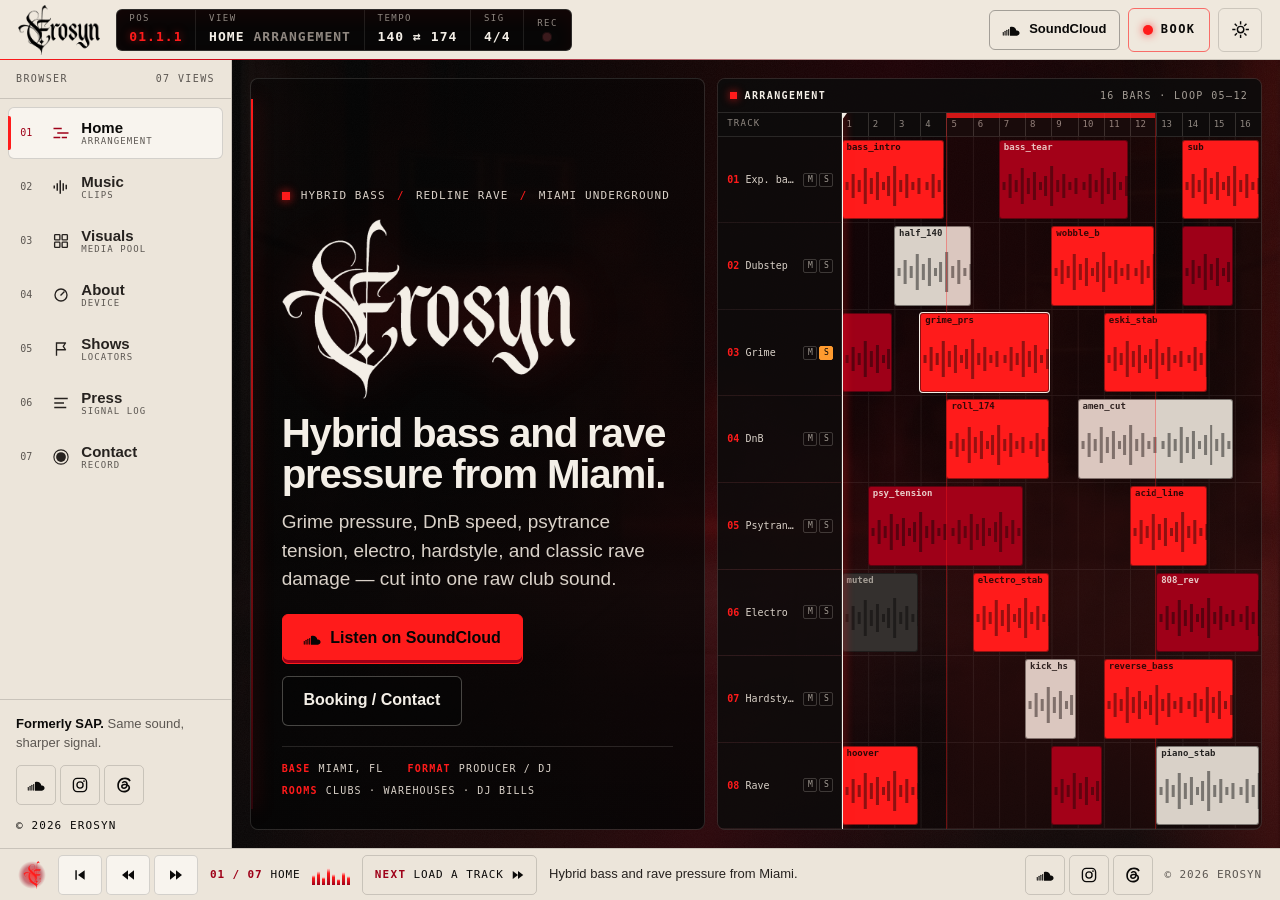
==== commit a86d3cca: "Make Erosyn booking email usable and remove unconfirmed content" ====
--- a/index.html
+++ b/index.html
@@ -1,5 +1,5 @@
 <!DOCTYPE html>
-<html lang="en">
+<html lang="en" data-theme="light">
 <head>
   <meta charset="utf-8">
   <meta name="viewport" content="width=device-width, initial-scale=1, viewport-fit=cover">
@@ -72,6 +72,11 @@
       --gutter: clamp(16px, 4vw, 40px);
       --top-h: 60px;
       --status-h: 52px;
+      /* viewport-fit=cover lets the page run under the notch and home indicator; these keep chrome clear of them. */
+      --safe-top: env(safe-area-inset-top, 0px);
+      --safe-right: env(safe-area-inset-right, 0px);
+      --safe-bottom: env(safe-area-inset-bottom, 0px);
+      --safe-left: env(safe-area-inset-left, 0px);
       --browser-w: 232px;
       --rail-w: 84px;
       --gap: 12px;
@@ -457,9 +462,11 @@
 
     .app .shell {
       display: grid;
-      grid-template-rows: var(--top-h) minmax(0, 1fr) var(--status-h);
+      /* The status row grows by the home-indicator inset; the bar's padding keeps its controls above it. */
+      grid-template-rows: var(--top-h) minmax(0, 1fr) calc(var(--status-h) + var(--safe-bottom));
       height: 100vh;
       height: 100dvh;
+      padding: var(--safe-top) var(--safe-right) 0 var(--safe-left);
     }
 
     .app .workspace {
@@ -1011,9 +1018,10 @@
     @media (max-width: 767.98px) {
       .app .browser {
         position: fixed;
-        top: var(--top-h);
+        top: calc(var(--top-h) + var(--safe-top));
         bottom: 0;
-        left: 0;
+        left: var(--safe-left);
+        padding-bottom: var(--safe-bottom);
         z-index: 80;
         width: min(300px, 86vw);
         box-shadow: var(--shadow);
@@ -1035,7 +1043,7 @@
 
     .browser-scrim {
       position: fixed;
-      inset: var(--top-h) 0 0;
+      inset: calc(var(--top-h) + var(--safe-top)) 0 0;
       z-index: 70;
       background: rgba(5, 5, 5, .6);
     }
@@ -1062,7 +1070,7 @@
       flex-wrap: nowrap;
       gap: .75rem;
       min-width: 0;
-      padding: 0 var(--pad);
+      padding: 0 var(--pad) var(--safe-bottom);
       overflow: hidden;
     }
 
@@ -3264,6 +3272,11 @@
       }
     }
 
+    .app .press-materials { grid-template-columns: minmax(0, 1fr); grid-template-rows: minmax(0, 1fr); }
+    .press-materials .cutting--lead { grid-column: 1; grid-row: 1; }
+    .press-materials .cutting__body { align-items: flex-start; max-width: 56rem; }
+    .press-materials h3 { font-size: clamp(1.5rem, 3vw, 3rem); line-height: 1.1; }
+
     .cutting {
       --notch: 16px;
       clip-path: polygon(0 0, calc(100% - var(--notch)) 0, 100% var(--notch), 100% 100%, 0 100%);
@@ -3344,6 +3357,10 @@
       .app .record {
         grid-template-rows: minmax(0, 1fr);
       }
+    }
+
+    @media (max-width: 1023px) {
+      .record .rec-panel { order: -1; }
     }
 
     .routing__body {
@@ -4365,13 +4382,13 @@
         const metas = Array.from(document.querySelectorAll('meta[name="theme-color"]'));
         let manual = Boolean(storedTheme);
 
-        const activeTheme = () => root.getAttribute('data-theme') || (lightSchemeQuery.matches ? 'light' : 'dark');
+        const activeTheme = () => root.getAttribute('data-theme') || 'light';
 
         const sync = () => {
           const theme = activeTheme();
           const isDark = theme === 'dark';
           metas.forEach((meta) => {
-            meta.setAttribute('content', manual ? THEME_COLORS[theme] : meta.dataset.default);
+            meta.setAttribute('content', THEME_COLORS[theme]);
           });
           if (!toggle) {
             return;
@@ -4968,7 +4985,7 @@
         apply('upcoming');
       }
 
-      /* ---------- Contact form (local validation only) ---------- */
+      /* ---------- Contact form: validate and prepare an email ---------- */
       function initContactForm() {
         const form = document.getElementById('inquiry-form');
         if (!form) {
@@ -5041,7 +5058,10 @@
         };
 
         const clearStatus = () => {
-          if (status && status.dataset.state === 'success') {
+          if (status && status.dataset.state === 'prepared') {
+            document.getElementById('email-draft').hidden = true;
+            document.getElementById('copy-inquiry').hidden = true;
+            document.getElementById('email-copy').hidden = true;
             status.textContent = '';
             delete status.dataset.state;
           }
@@ -5071,6 +5091,19 @@
         const rememberText = document.getElementById('f-remember-text');
         const draftNote = document.getElementById('f-draft-note');
 
+        /* enterkeyhint="next" labels the key; this makes it act that way instead of submitting a half-filled form. */
+        [[nameInput, emailInput], [emailInput, reason]].forEach(([from, to]) => {
+          if (!from || !to) {
+            return;
+          }
+          from.addEventListener('keydown', (event) => {
+            if (event.key === 'Enter' && !event.isComposing) {
+              event.preventDefault();
+              to.focus();
+            }
+          });
+        });
+
         const showRememberNote = (value) => {
           if (rememberNote && rememberText) {
             rememberText.textContent = value;
@@ -5078,6 +5111,24 @@
           }
         };
 
+        let preparedInquiry = '';
+        const emailDraft = document.getElementById('email-draft');
+        const copyInquiry = document.getElementById('copy-inquiry');
+        const emailCopy = document.getElementById('email-copy');
+        copyInquiry.addEventListener('click', async () => {
+          const inquiry = preparedInquiry;
+          try {
+            await navigator.clipboard.writeText(inquiry);
+            if (status.dataset.state === 'prepared' && inquiry === preparedInquiry) status.textContent = 'Inquiry copied. Paste it into an email to erosynmusic@gmail.com.';
+          } catch {
+            if (status.dataset.state !== 'prepared' || inquiry !== preparedInquiry) return;
+            emailCopy.hidden = false;
+            emailCopy.value = inquiry;
+            emailCopy.focus();
+            emailCopy.select();
+            status.textContent = 'Select and copy the prepared inquiry below, then email erosynmusic@gmail.com.';
+          }
+        });
         form.addEventListener('submit', (event) => {
           event.preventDefault();
           attempted = true;
@@ -5094,12 +5145,13 @@
             pulse(invalid[0].el, 'is-shake');
             return;
           }
-          /* Values are preserved. Nothing is transmitted until a production endpoint is connected. */
-          if (status) {
-            status.dataset.state = 'success';
-            status.textContent = 'Demo confirmation: your message passed local validation. Connect this form to the production booking endpoint before launch.';
-            pulse(status, 'is-pulse');
-          }
+          const subject = ({booking: 'Booking inquiry', press: 'Press inquiry', collaboration: 'Collaboration', general: 'General inquiry'})[reason.value];
+          preparedInquiry = `Name: ${nameInput.value.trim()}\nReply to: ${emailInput.value.trim()}\n\n${message.value.trim()}`;
+          emailDraft.href = `mailto:erosynmusic@gmail.com?subject=${encodeURIComponent('Erosyn — ' + subject)}&body=${encodeURIComponent(preparedInquiry)}`;
+          emailDraft.hidden = false; copyInquiry.hidden = false; emailCopy.hidden = true;
+          status.dataset.state = 'prepared';
+          status.textContent = 'Email draft prepared. Open your email app and send it to erosynmusic@gmail.com. Nothing has been sent yet.';
+          emailDraft.focus();
           /* Opt-in only: name and email stay on this device for next time. */
           if (rememberBox && rememberBox.checked && !memoryPaused) {
             remember({ contact: { name: nameInput.value.trim(), email: emailInput.value.trim() } });
@@ -5173,6 +5225,7 @@
         if (discard && message) {
           discard.addEventListener('click', () => {
             message.value = '';
+            clearStatus();
             writeJSON('sessionStorage', DRAFT_KEY, null);
             if (draftNote) draftNote.hidden = true;
             message.focus();
@@ -5221,6 +5274,7 @@
           const value = shortcut.dataset.reason;
           if (hasOption(value)) {
             reason.value = value;
+            clearStatus();
             renderPrompts();
             saveDraft();
             pulse(reason, 'is-prefilled');
@@ -5585,7 +5639,7 @@
               <p class="view__idx">02 / Clips</p>
               <h2 class="view__title" id="music-title" tabindex="-1" data-view-heading>Music</h2>
             </div>
-            <p class="view__desc">Tracks, flips, and live sets from SoundCloud. Load one into the inspector and press Play.</p>
+            <p class="view__desc">Tracks, flips, and live sets from SoundCloud. Load one into the inspector and press Play, or sketch a beat in the <a href="drum-machine.html">rhythm machine</a>.</p>
           </header>
 
           <!-- SOURCE: soundcloud.com/erosynmusic — all 10 public uploads (titles, dates, runtimes, cover art) as of 2026-09-25.
@@ -6137,118 +6191,11 @@
           </header>
 
           <div class="shows view__body">
-            <!-- CONTENT SWAP: replace with confirmed show schedule (timeline markers mirror the list below) -->
-            <div class="panel locators" aria-hidden="true" data-filter="upcoming">
-              <div class="panel__bar"><span><b>Timeline</b></span><span>Apr — Dec 2026</span></div>
-              <div class="locators__body">
-                <div class="locators__months">
-                  <span style="--at:0%">Apr</span><span style="--at:10.95%">May</span><span style="--at:22.26%">Jun</span><span style="--at:33.21%">Jul</span><span style="--at:44.53%">Aug</span><span style="--at:55.84%">Sep</span><span style="--at:66.79%">Oct</span><span style="--at:78.1%">Nov</span><span style="--at:89.05%">Dec</span>
-                </div>
-                <div class="locators__lane">
-                  <span class="marker is-past" data-date="2026-04-18" style="--at:6.2%"></span>
-                  <span class="marker is-past" data-date="2026-06-13" style="--at:26.64%"></span>
-                  <span class="marker is-past" data-date="2026-08-22" style="--at:52.19%"></span>
-                  <span class="marker" data-date="2026-10-17" style="--at:72.63%"></span>
-                  <span class="marker" data-date="2026-11-07" style="--at:80.29%"></span>
-                  <span class="marker" data-date="2026-12-12" style="--at:93.07%"></span>
-                  <span class="today" data-start="2026-04-01" data-end="2026-12-31" style="--at:64.23%"><span>Today</span></span>
-                </div>
-              </div>
-            </div>
-
             <div class="panel shows__panel">
-              <div class="shows-toolbar">
-                <div class="filters" role="group" aria-label="Filter shows">
-                  <button class="filter-btn" type="button" aria-pressed="true" data-show-filter="upcoming">Upcoming</button>
-                  <button class="filter-btn" type="button" aria-pressed="false" data-show-filter="past">Past</button>
-                </div>
-                <p class="shows-count mono" id="shows-status" role="status">3 upcoming dates</p>
-              </div>
-
-              <!-- CONTENT SWAP: replace with confirmed show schedule -->
-              <ol class="show-list" id="show-list">
-                <li class="show" data-when="upcoming">
-                  <time class="show__date" datetime="2026-10-17">
-                    <span class="show__weekday">Sat</span>
-                    <span class="show__day">17</span>
-                    <span class="show__month">Oct 2026</span>
-                  </time>
-                  <div class="show__where">
-                    <p class="show__city">Miami, FL</p>
-                    <p class="show__venue">Warehouse TBA</p>
-                  </div>
-                  <p class="show__status"><span class="chip chip--utility">Placeholder</span><span class="chip show__when">Upcoming</span></p>
-                  <a class="ext-link" href="https://soundcloud.com/erosynmusic" target="_blank" rel="noopener">Get updates<svg class="icon" aria-hidden="true" focusable="false"><use href="#i-external"/></svg><span class="visually-hidden"> — Miami, October 17 (opens in a new tab)</span></a>
-                </li>
-                <li class="show" data-when="upcoming">
-                  <time class="show__date" datetime="2026-11-07">
-                    <span class="show__weekday">Sat</span>
-                    <span class="show__day">07</span>
-                    <span class="show__month">Nov 2026</span>
-                  </time>
-                  <div class="show__where">
-                    <p class="show__city">Miami, FL</p>
-                    <p class="show__venue">Club TBA</p>
-                  </div>
-                  <p class="show__status"><span class="chip chip--utility">Placeholder</span><span class="chip show__when">Upcoming</span></p>
-                  <a class="ext-link" href="https://soundcloud.com/erosynmusic" target="_blank" rel="noopener">Get updates<svg class="icon" aria-hidden="true" focusable="false"><use href="#i-external"/></svg><span class="visually-hidden"> — Miami, November 7 (opens in a new tab)</span></a>
-                </li>
-                <li class="show" data-when="upcoming">
-                  <time class="show__date" datetime="2026-12-12">
-                    <span class="show__weekday">Sat</span>
-                    <span class="show__day">12</span>
-                    <span class="show__month">Dec 2026</span>
-                  </time>
-                  <div class="show__where">
-                    <p class="show__city">City TBA</p>
-                    <p class="show__venue">Venue TBA</p>
-                  </div>
-                  <p class="show__status"><span class="chip chip--utility">Placeholder</span><span class="chip show__when">Upcoming</span></p>
-                  <a class="ext-link" href="https://soundcloud.com/erosynmusic" target="_blank" rel="noopener">Get updates<svg class="icon" aria-hidden="true" focusable="false"><use href="#i-external"/></svg><span class="visually-hidden"> — December 12 (opens in a new tab)</span></a>
-                </li>
-                <li class="show" data-when="past">
-                  <time class="show__date" datetime="2026-08-22">
-                    <span class="show__weekday">Sat</span>
-                    <span class="show__day">22</span>
-                    <span class="show__month">Aug 2026</span>
-                  </time>
-                  <div class="show__where">
-                    <p class="show__city">Miami, FL</p>
-                    <p class="show__venue">Venue TBA</p>
-                  </div>
-                  <p class="show__status"><span class="chip chip--utility">Placeholder</span><span class="chip show__when">Past</span></p>
-                  <a class="ext-link" href="#contact" data-reason="booking">Book a date<span class="visually-hidden"> — booking inquiry</span></a>
-                </li>
-                <li class="show" data-when="past">
-                  <time class="show__date" datetime="2026-06-13">
-                    <span class="show__weekday">Sat</span>
-                    <span class="show__day">13</span>
-                    <span class="show__month">Jun 2026</span>
-                  </time>
-                  <div class="show__where">
-                    <p class="show__city">Miami, FL</p>
-                    <p class="show__venue">Warehouse TBA</p>
-                  </div>
-                  <p class="show__status"><span class="chip chip--utility">Placeholder</span><span class="chip show__when">Past</span></p>
-                  <a class="ext-link" href="#contact" data-reason="booking">Book a date<span class="visually-hidden"> — booking inquiry</span></a>
-                </li>
-                <li class="show" data-when="past">
-                  <time class="show__date" datetime="2026-04-18">
-                    <span class="show__weekday">Sat</span>
-                    <span class="show__day">18</span>
-                    <span class="show__month">Apr 2026</span>
-                  </time>
-                  <div class="show__where">
-                    <p class="show__city">Miami, FL</p>
-                    <p class="show__venue">Club TBA</p>
-                  </div>
-                  <p class="show__status"><span class="chip chip--utility">Placeholder</span><span class="chip show__when">Past</span></p>
-                  <a class="ext-link" href="#contact" data-reason="booking">Book a date<span class="visually-hidden"> — booking inquiry</span></a>
-                </li>
-              </ol>
-
-              <div class="shows-empty" id="shows-empty" hidden>
-                <p id="shows-empty-text">No upcoming dates posted right now.</p>
+              <div class="panel__bar"><b>Dates</b><span>Announcements</span></div>
+              <div class="shows-empty" id="shows-empty">
+                <p id="shows-empty-text">No confirmed dates are published here yet.</p>
+                <p>New dates will appear once the artist confirms them.</p>
                 <a class="btn btn--ghost btn--sm" href="#contact" data-reason="booking">Send a booking inquiry</a>
               </div>
             </div>
@@ -6283,60 +6230,20 @@
               <p class="view__idx">06 / Signal log</p>
               <h2 class="view__title" id="press-title" tabindex="-1" data-view-heading>Press</h2>
             </div>
-            <p class="view__desc">What comes back from the rooms, the press, and the people running the nights.</p>
+            <p class="view__desc">Artist biography and visual materials for press and promoters.</p>
           </header>
 
-          <!-- CONTENT SWAP: replace with verified press / promoter quotes -->
-          <div class="log view__body">
-            <figure class="panel cutting cutting--lead">
-              <p class="panel__bar"><b>RX/01</b><span>Independent electronic press</span><span class="chip chip--utility">Placeholder</span></p>
+          <div class="log press-materials view__body">
+            <article class="panel cutting cutting--lead">
+              <p class="panel__bar"><b>Press kit</b><span>Artist materials</span></p>
               <div class="cutting__body">
-                <blockquote>
-                  <p>“Grime weight, DnB speed, and a psytrance edge that never settles. Built for rooms that stay loud past close.”</p>
-                </blockquote>
-                <figcaption>Independent electronic press — placeholder attribution</figcaption>
+                <h3>Erosyn, in the artist’s own words.</h3>
+                <p>Biography, artist imagery and visual assets for a feature or a show announcement.</p>
+                <a class="btn btn--primary" href="erosyn/02-press-kit/one-sheet/erosyn-one-sheet-press-v01.pdf">Read the one-sheet</a>
+                <a class="btn btn--ghost" href="#visuals">Browse visuals</a>
+                <a class="btn btn--ghost" href="#contact" data-reason="press">Press inquiry</a>
               </div>
-            </figure>
-
-            <figure class="panel cutting">
-              <p class="panel__bar"><b>RX/02</b><span>Promoter note</span><span class="chip chip--utility">Placeholder</span></p>
-              <div class="cutting__body">
-                <blockquote>
-                  <p>“Asked for pressure, got pressure. The floor held until the lights came up.”</p>
-                </blockquote>
-                <figcaption>Promoter note — placeholder attribution</figcaption>
-              </div>
-            </figure>
-
-            <figure class="panel cutting">
-              <p class="panel__bar"><b>RX/03</b><span>Event curator</span><span class="chip chip--utility">Placeholder</span></p>
-              <div class="cutting__body">
-                <blockquote>
-                  <p>“Fits the late slot: hard enough for the heads, controlled enough to hold the room.”</p>
-                </blockquote>
-                <figcaption>Event curator — placeholder attribution</figcaption>
-              </div>
-            </figure>
-
-            <figure class="panel cutting">
-              <p class="panel__bar"><b>RX/04</b><span>Collaborator</span><span class="chip chip--utility">Placeholder</span></p>
-              <div class="cutting__body">
-                <blockquote>
-                  <p>“Sessions move fast. Ideas get printed before they get polished.”</p>
-                </blockquote>
-                <figcaption>Collaborator — placeholder attribution</figcaption>
-              </div>
-            </figure>
-
-            <figure class="panel cutting">
-              <p class="panel__bar"><b>RX/05</b><span>Listener</span><span class="chip chip--utility">Placeholder</span></p>
-              <div class="cutting__body">
-                <blockquote>
-                  <p>“Found it on SoundCloud at 3am. Ran it back twice.”</p>
-                </blockquote>
-                <figcaption>Listener — placeholder attribution</figcaption>
-              </div>
-            </figure>
+            </article>
           </div>
         </section>
 
@@ -6374,20 +6281,20 @@
 
             <div class="panel rec-panel">
               <div class="panel__bar" aria-hidden="true"><span><i class="led"></i><b>Record</b></span><span>Input armed</span></div>
-              <!-- BRAND SWAP: production booking email / form endpoint -->
-              <form class="form" id="inquiry-form" action="#contact" method="get" aria-labelledby="form-title">
+              <!-- Booking destination confirmed by Dave: erosynmusic@gmail.com. -->
+              <form class="form" id="inquiry-form" action="mailto:erosynmusic@gmail.com" method="post" enctype="text/plain" aria-labelledby="form-title">
                 <h3 class="visually-hidden" id="form-title">Send an inquiry</h3>
                 <p class="form__req mono">Name, email, reason, and message required</p>
 
                 <div class="form__row">
                   <div class="field">
                     <label for="f-name">Name</label>
-                    <input class="input" id="f-name" name="name" type="text" autocomplete="name" maxlength="120" required>
+                    <input class="input" id="f-name" name="name" type="text" autocomplete="name" enterkeyhint="next" maxlength="120" required>
                     <p class="field__error" id="f-name-error" hidden></p>
                   </div>
                   <div class="field">
                     <label for="f-email">Email</label>
-                    <input class="input" id="f-email" name="email" type="email" autocomplete="email" inputmode="email" maxlength="200" required>
+                    <input class="input" id="f-email" name="email" type="email" autocomplete="email" inputmode="email" enterkeyhint="next" maxlength="200" required>
                     <p class="field__error" id="f-email-error" hidden></p>
                   </div>
                   <div class="field">
@@ -6418,13 +6325,17 @@
                 </div>
 
                 <div class="form__foot">
-                  <button class="btn btn--primary btn--lg" type="submit">Submit inquiry</button>
+                  <button class="btn btn--primary btn--lg" type="submit">Prepare email</button>
+                  <a class="btn btn--ghost" id="email-draft" href="mailto:erosynmusic@gmail.com" hidden>Open email app</a>
+                  <button class="btn btn--ghost" id="copy-inquiry" type="button" hidden>Copy inquiry</button>
                 </div>
 
                 <p class="form__status" id="form-status" role="status"></p>
-                <p class="field__hint" id="memory-note">This site remembers your theme, last view, and last track on this device only. Nothing is sent. <button class="linkish" type="button" id="memory-clear">Clear saved data</button></p>
+                <textarea class="input" id="email-copy" readonly aria-label="Prepared inquiry to copy" rows="5" hidden></textarea>
+                <p class="field__hint">Booking: <a href="mailto:erosynmusic@gmail.com">erosynmusic@gmail.com</a>. Preparing an email keeps these details in this tab until you send from your email app.</p>
+                <p class="field__hint" id="memory-note">Theme, last view, and last track stay on this device. This page does not send your inquiry. <button class="linkish" type="button" id="memory-clear">Clear saved data</button></p>
                 <p class="visually-hidden" id="memory-status" role="status"></p>
-                <noscript><p class="form__noscript">This form needs JavaScript. Reach Erosyn on SoundCloud in the meantime.</p></noscript>
+                <noscript><p class="form__noscript">Email <a href="mailto:erosynmusic@gmail.com">erosynmusic@gmail.com</a> with your date, city, venue, capacity, and set length.</p></noscript>
               </form>
             </div>
           </div>
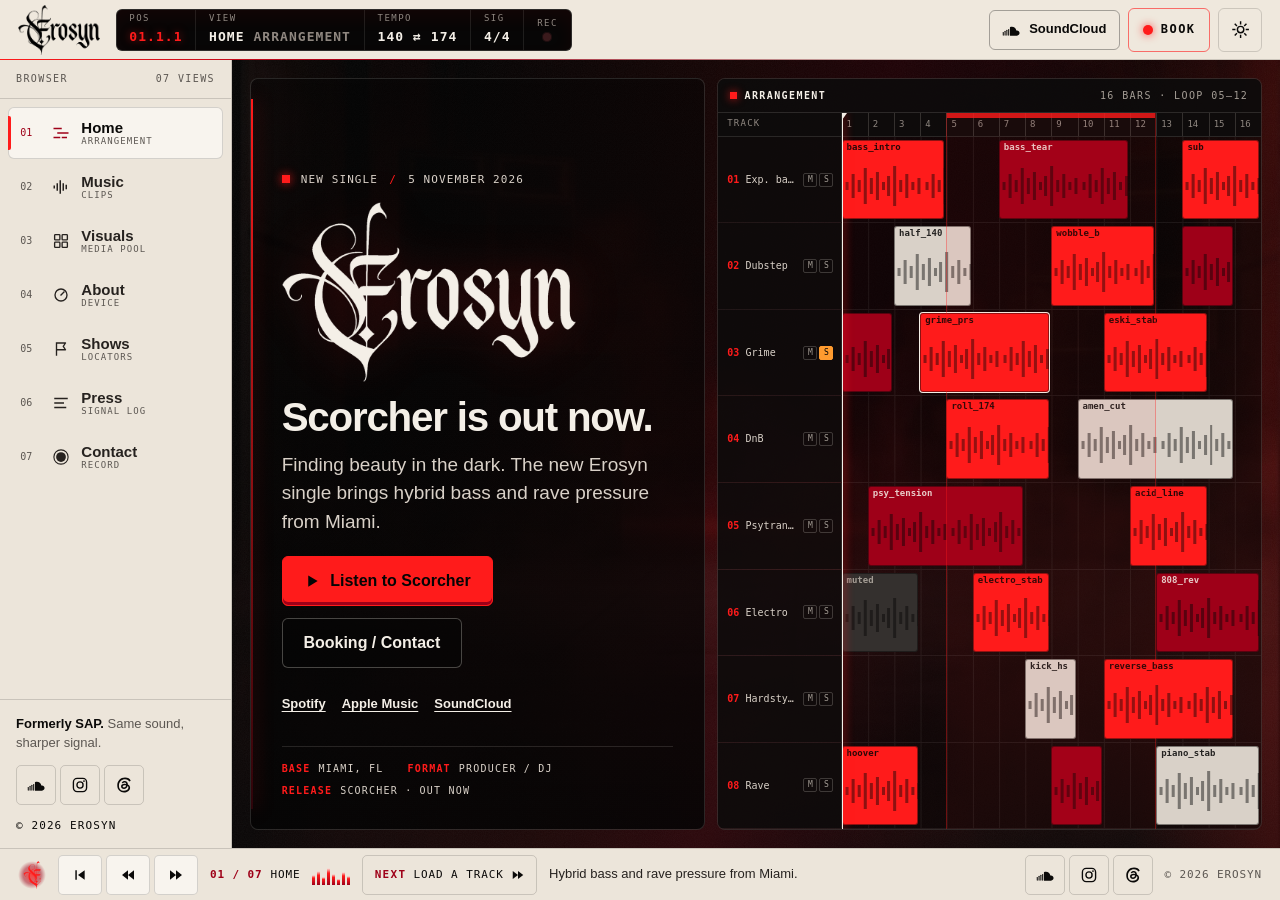
==== commit 76ea17b2: "Feature Scorcher launch and verified listening links" ====
--- a/index.html
+++ b/index.html
@@ -3,11 +3,11 @@
 <head>
   <meta charset="utf-8">
   <meta name="viewport" content="width=device-width, initial-scale=1, viewport-fit=cover">
-  <title>Erosyn — Hybrid Bass Producer &amp; DJ · Miami</title>
+  <title>Erosyn | Scorcher out now | Hybrid Bass Producer &amp; DJ</title>
   <!-- BRAND SWAP: final SEO description -->
-  <meta name="description" content="Erosyn — hybrid bass and rave pressure from Miami. Experimental bass, dubstep, DnB, UK grime, psytrance, electro, hardstyle, and classic rave in one raw club sound. Formerly SAP.">
+  <meta name="description" content="Scorcher is out now. Listen to Erosyn on Spotify, Apple Music and SoundCloud. Hybrid bass and rave pressure from Miami.">
   <!-- BRAND SWAP: production URL -->
-  <link rel="canonical" href="https://standardacidprocedure.com/">
+  <link rel="canonical" href="https://erosynmusic.com/">
   <meta name="robots" content="index, follow">
   <meta name="color-scheme" content="dark light">
   <meta name="theme-color" content="#050505" media="(prefers-color-scheme: dark)" data-default="#050505">
@@ -15,29 +15,56 @@
 
   <meta property="og:type" content="website">
   <meta property="og:site_name" content="Erosyn">
-  <meta property="og:title" content="Erosyn — Hybrid bass and rave pressure from Miami">
+  <meta property="og:title" content="Erosyn | Scorcher out now">
   <!-- BRAND SWAP: final SEO description -->
-  <meta property="og:description" content="Grime pressure, DnB speed, psytrance tension, electro, hardstyle, and classic rave damage in one raw hybrid club sound. Listen, follow, and book Erosyn.">
+  <meta property="og:description" content="Scorcher is out now. Listen to Erosyn on Spotify, Apple Music and SoundCloud. Hybrid bass and rave pressure from Miami.">
   <!-- BRAND SWAP: production URL -->
-  <meta property="og:url" content="https://standardacidprocedure.com/">
+  <meta property="og:url" content="https://erosynmusic.com/">
   <!-- BRAND SWAP: social preview image -->
-  <meta property="og:image" content="https://standardacidprocedure.com/erosyn/03-social/banners/erosyn-hero-banner-warehouse-1920x1080-v01.png">
+  <meta property="og:image" content="https://erosynmusic.com/erosyn/03-social/banners/erosyn-hero-banner-warehouse-1920x1080-v01.png">
   <meta property="og:image:width" content="1920">
   <meta property="og:image:height" content="1080">
   <meta property="og:image:alt" content="Erosyn warehouse hero banner">
 
   <meta name="twitter:card" content="summary_large_image">
-  <meta name="twitter:title" content="Erosyn — Hybrid bass and rave pressure from Miami">
+  <meta name="twitter:title" content="Erosyn | Scorcher out now">
   <!-- BRAND SWAP: final SEO description -->
-  <meta name="twitter:description" content="Grime pressure, DnB speed, psytrance tension, electro, hardstyle, and classic rave damage in one raw hybrid club sound.">
+  <meta name="twitter:description" content="Scorcher is out now. Listen to Erosyn on Spotify, Apple Music and SoundCloud. Hybrid bass and rave pressure from Miami.">
   <!-- BRAND SWAP: social preview image -->
-  <meta name="twitter:image" content="https://standardacidprocedure.com/erosyn/03-social/banners/erosyn-hero-banner-warehouse-1920x1080-v01.png">
+  <meta name="twitter:image" content="https://erosynmusic.com/erosyn/03-social/banners/erosyn-hero-banner-warehouse-1920x1080-v01.png">
   <meta name="twitter:image:alt" content="Erosyn warehouse hero banner">
 
   <!-- BRAND ASSET: flat red icon mark (production PNG) -->
   <link rel="icon" type="image/png" href="erosyn/web/erosyn-icon-red-192.png">
   <!-- BRAND ASSET: red glow avatar, used for the home-screen icon only -->
   <link rel="apple-touch-icon" href="erosyn/03-social/avatars/erosyn-avatar-icon-redglow-1200-v01.png">
+
+  <script type="application/ld+json">
+{
+  "@context": "https://schema.org",
+  "@type": "MusicRecording",
+  "name": "Scorcher",
+  "url": "https://erosynmusic.com/#music",
+  "datePublished": "2026-11-05",
+  "duration": "PT3M30S",
+  "image": "https://erosynmusic.com/erosyn/web/releases/scorcher.jpg",
+  "byArtist": {
+    "@type": "MusicGroup",
+    "name": "Erosyn",
+    "url": "https://erosynmusic.com/",
+    "sameAs": [
+      "https://soundcloud.com/erosynmusic",
+      "https://open.spotify.com/artist/4wR3loMCdXnWA2GJBjaBfP",
+      "https://music.apple.com/us/artist/erosyn/6821129153"
+    ]
+  },
+  "sameAs": [
+    "https://soundcloud.com/erosynmusic/scorcher",
+    "https://open.spotify.com/track/6bCqCFf0fjrOiBsiZHSq1j",
+    "https://music.apple.com/us/album/scorcher/6821793136?i=6821793137"
+  ]
+}
+  </script>
 
   <!-- BRAND COLOR SOURCE: Erosyn brand system v01 -->
   <style>
@@ -1598,6 +1625,22 @@
 
     .hero__actions .btn--ghost {
       background: rgba(5, 5, 5, .5);
+    }
+
+    .launch-platforms {
+      display: flex;
+      flex-wrap: wrap;
+      gap: .5rem 1rem;
+      margin-top: .85rem;
+      font-size: .8125rem;
+      font-weight: 700;
+    }
+
+    .launch-platforms a {
+      display: inline-flex;
+      align-items: center;
+      min-height: 44px;
+      text-underline-offset: .25em;
     }
 
     .hero__facts {
@@ -5565,9 +5608,7 @@
             <div class="panel home__id">
               <p class="hero__meta mono">
                 <span class="hero__dot" aria-hidden="true"></span>
-                <span>Hybrid bass</span><span class="sep" aria-hidden="true">/</span>
-                <span>Redline rave</span><span class="sep" aria-hidden="true">/</span>
-                <span>Miami underground</span>
+                <span>New single</span><span class="sep" aria-hidden="true">/</span><time datetime="2026-11-05">5 November 2026</time>
               </p>
 
               <h1 class="hero__title" id="home-title" tabindex="-1" data-view-heading>
@@ -5578,18 +5619,20 @@
                 </span>
               </h1>
 
-              <!-- SOURCE: Erosyn press one-sheet v01 -->
-              <p class="hero__headline">Hybrid bass and rave pressure from Miami.</p>
-              <p class="hero__lede">Grime pressure, DnB speed, psytrance tension, electro, hardstyle, and classic rave damage — cut into one raw club sound.</p>
+              <!-- Launch and artist sources: docs/LAUNCH.md -->
+              <p class="hero__headline">Scorcher is out now.</p>
+              <p class="hero__lede">Finding beauty in the dark. The new Erosyn single brings hybrid bass and rave pressure from Miami.</p>
 
               <div class="hero__actions">
-                <a class="btn btn--primary btn--lg" href="https://soundcloud.com/erosynmusic" target="_blank" rel="noopener">
-                  <svg class="icon" aria-hidden="true" focusable="false"><use href="#i-soundcloud"/></svg>
-                  Listen on SoundCloud
-                  <span class="visually-hidden">(opens in a new tab)</span>
-                </a>
+                <a class="btn btn--primary btn--lg" href="#music"><svg class="icon" aria-hidden="true" focusable="false"><use href="#i-play"/></svg>Listen to Scorcher</a>
                 <a class="btn btn--ghost btn--lg" href="#contact" data-reason="booking">Booking / Contact</a>
               </div>
+
+              <nav class="launch-platforms" aria-label="Listen to Scorcher">
+                <a href="https://open.spotify.com/track/6bCqCFf0fjrOiBsiZHSq1j" target="_blank" rel="noopener">Spotify<span class="visually-hidden"> (opens in a new tab)</span></a>
+                <a href="https://music.apple.com/us/album/scorcher/6821793136?i=6821793137" target="_blank" rel="noopener">Apple Music<span class="visually-hidden"> (opens in a new tab)</span></a>
+                <a href="https://soundcloud.com/erosynmusic/scorcher" target="_blank" rel="noopener">SoundCloud<span class="visually-hidden"> (opens in a new tab)</span></a>
+              </nav>
 
               <!-- Returning visitors: offer the view they left off on. Filled from this device's storage only. -->
               <p class="resume" id="resume" hidden>
@@ -5600,7 +5643,7 @@
               <dl class="hero__facts">
                 <div><dt>Base</dt><dd>Miami, FL</dd></div>
                 <div><dt>Format</dt><dd>Producer / DJ</dd></div>
-                <div><dt>Rooms</dt><dd>Clubs · Warehouses · DJ bills</dd></div>
+                <div><dt>Release</dt><dd>Scorcher · Out now</dd></div>
               </dl>
             </div>
 
@@ -5639,19 +5682,36 @@
               <p class="view__idx">02 / Clips</p>
               <h2 class="view__title" id="music-title" tabindex="-1" data-view-heading>Music</h2>
             </div>
-            <p class="view__desc">Tracks, flips, and live sets from SoundCloud. Load one into the inspector and press Play, or sketch a beat in the <a href="drum-machine.html">rhythm machine</a>.</p>
+            <p class="view__desc">Scorcher is out now on <a href="https://open.spotify.com/track/6bCqCFf0fjrOiBsiZHSq1j" target="_blank" rel="noopener">Spotify</a>, <a href="https://music.apple.com/us/album/scorcher/6821793136?i=6821793137" target="_blank" rel="noopener">Apple Music</a> and SoundCloud. Explore the catalog below or try the <a href="drum-machine.html">rhythm machine</a>.</p>
           </header>
 
-          <!-- SOURCE: soundcloud.com/erosynmusic — all 10 public uploads (titles, dates, runtimes, cover art) as of 2026-09-25.
-               Blurbs are trimmed from the artist's own SoundCloud descriptions. Cover art is saved locally in erosyn/web/releases/. -->
+          <!-- Scorcher verified against SoundCloud on 2026-11-05; existing catalog retained. Scorcher is also verified on Spotify and Apple Music; see docs/LAUNCH.md. -->
           <div class="music view__body">
             <div class="panel clips">
-              <div class="panel__bar"><span><b>Clips</b></span><span>10 tracks</span></div>
+              <div class="panel__bar"><span><b>Clips</b></span><span>11 tracks</span></div>
               <h3 class="visually-hidden">Releases</h3>
               <ol class="tracks">
                 <li class="track">
                   <button class="track__select" type="button" aria-pressed="true" data-track
-                    data-index="01"
+                    data-index="01" data-title="Scorcher" data-type="Single" data-date="5 Nov 2026" data-runtime="3:30"
+                    data-desc="The new Erosyn single. Out now on Spotify, Apple Music and SoundCloud."
+                    data-art="erosyn/web/releases/scorcher.jpg" data-art-alt="Scorcher single cover" data-href="https://soundcloud.com/erosynmusic/scorcher">
+                    <span class="track__num">01</span>
+                    <span class="track__thumb art art--cover" data-fallback>
+                      <img src="erosyn/web/releases/scorcher.jpg" alt="" width="500" height="500" loading="lazy" decoding="async">
+                    </span>
+                    <span class="track__main">
+                      <span class="track__title">Scorcher</span>
+                      <span class="track__meta">Single · 5 Nov 2026 · 3:30</span>
+                      <span class="track__desc">The new Erosyn single. Out now.</span>
+                      <span class="track__len" style="--len:0.058" aria-hidden="true"></span>
+                    </span>
+                  </button>
+                  <a class="ext-link" href="https://soundcloud.com/erosynmusic/scorcher" target="_blank" rel="noopener">SoundCloud<svg class="icon" aria-hidden="true" focusable="false"><use href="#i-external"/></svg><span class="visually-hidden">: Scorcher (opens in a new tab)</span></a>
+                </li>
+                <li class="track">
+                  <button class="track__select" type="button" aria-pressed="false" data-track
+                    data-index="02"
                     data-title="TO THE FUTURE"
                     data-type="Demo set"
                     data-date="Sep 2026"
@@ -5660,7 +5720,7 @@
                     data-art="erosyn/web/erosyn-cover-mix-synth-800.jpg"
                     data-art-alt="Cover art for TO THE FUTURE"
                     data-href="https://soundcloud.com/erosynmusic/to-the-future-demo-set">
-                    <span class="track__num">01</span>
+                    <span class="track__num">02</span>
                     <span class="track__thumb art art--cover" data-fallback>
                       <img src="erosyn/web/erosyn-cover-mix-synth-800.jpg" alt="" width="800" height="800" loading="lazy" decoding="async">
                     </span>
@@ -5675,7 +5735,7 @@
                 </li>
                 <li class="track">
                   <button class="track__select" type="button" aria-pressed="false" data-track
-                    data-index="02"
+                    data-index="03"
                     data-title="Asper — Vibe Check (Erosyn Flip)"
                     data-type="Flip"
                     data-date="Apr 2026"
@@ -5684,7 +5744,7 @@
                     data-art="erosyn/web/releases/asper-vibe-check-flip.jpg"
                     data-art-alt="Cover art for Asper — Vibe Check (Erosyn Flip)"
                     data-href="https://soundcloud.com/erosynmusic/asper-vibe-check-flip">
-                    <span class="track__num">02</span>
+                    <span class="track__num">03</span>
                     <span class="track__thumb art art--cover" data-fallback>
                       <img src="erosyn/web/releases/asper-vibe-check-flip.jpg" alt="" width="500" height="500" loading="lazy" decoding="async">
                     </span>
@@ -5699,7 +5759,7 @@
                 </li>
                 <li class="track">
                   <button class="track__select" type="button" aria-pressed="false" data-track
-                    data-index="03"
+                    data-index="04"
                     data-title="Back It Up"
                     data-type="Single"
                     data-date="Mar 2026"
@@ -5708,7 +5768,7 @@
                     data-art="erosyn/web/releases/back-it-up-free-download.jpg"
                     data-art-alt="Cover art for Back It Up"
                     data-href="https://soundcloud.com/erosynmusic/back-it-up-free-download">
-                    <span class="track__num">03</span>
+                    <span class="track__num">04</span>
                     <span class="track__thumb art art--cover" data-fallback>
                       <img src="erosyn/web/releases/back-it-up-free-download.jpg" alt="" width="500" height="500" loading="lazy" decoding="async">
                     </span>
@@ -5723,7 +5783,7 @@
                 </li>
                 <li class="track">
                   <button class="track__select" type="button" aria-pressed="false" data-track
-                    data-index="04"
+                    data-index="05"
                     data-title="YNG Martyr — LV Steppers (Erosyn Flip)"
                     data-type="Flip"
                     data-date="Jan 2026"
@@ -5732,7 +5792,7 @@
                     data-art="erosyn/web/releases/yng-martyr-lv-steppers-sap-flip-free-download.jpg"
                     data-art-alt="Cover art for YNG Martyr — LV Steppers (Erosyn Flip)"
                     data-href="https://soundcloud.com/erosynmusic/yng-martyr-lv-steppers-sap-flip-free-download">
-                    <span class="track__num">04</span>
+                    <span class="track__num">05</span>
                     <span class="track__thumb art art--cover" data-fallback>
                       <img src="erosyn/web/releases/yng-martyr-lv-steppers-sap-flip-free-download.jpg" alt="" width="500" height="500" loading="lazy" decoding="async">
                     </span>
@@ -5747,7 +5807,7 @@
                 </li>
                 <li class="track">
                   <button class="track__select" type="button" aria-pressed="false" data-track
-                    data-index="05"
+                    data-index="06"
                     data-title="AfterJinx Set (12/29/2025)"
                     data-type="Live set"
                     data-date="Jan 2026"
@@ -5756,7 +5816,7 @@
                     data-art="erosyn/web/releases/sap-afterjinx-set-12292025.jpg"
                     data-art-alt="Cover art for AfterJinx Set (12/29/2025)"
                     data-href="https://soundcloud.com/erosynmusic/sap-afterjinx-set-12292025">
-                    <span class="track__num">05</span>
+                    <span class="track__num">06</span>
                     <span class="track__thumb art art--cover" data-fallback>
                       <img src="erosyn/web/releases/sap-afterjinx-set-12292025.jpg" alt="" width="500" height="500" loading="lazy" decoding="async">
                     </span>
@@ -5771,7 +5831,7 @@
                 </li>
                 <li class="track">
                   <button class="track__select" type="button" aria-pressed="false" data-track
-                    data-index="06"
+                    data-index="07"
                     data-title="Drop"
                     data-type="Single"
                     data-date="Dec 2025"
@@ -5780,7 +5840,7 @@
                     data-art="erosyn/web/releases/drop.jpg"
                     data-art-alt="Cover art for Drop"
                     data-href="https://soundcloud.com/erosynmusic/drop">
-                    <span class="track__num">06</span>
+                    <span class="track__num">07</span>
                     <span class="track__thumb art art--cover" data-fallback>
                       <img src="erosyn/web/releases/drop.jpg" alt="" width="500" height="500" loading="lazy" decoding="async">
                     </span>
@@ -5795,7 +5855,7 @@
                 </li>
                 <li class="track">
                   <button class="track__select" type="button" aria-pressed="false" data-track
-                    data-index="07"
+                    data-index="08"
                     data-title="A Fairly Odd Flip"
                     data-type="Flip"
                     data-date="Nov 2025"
@@ -5804,7 +5864,7 @@
                     data-art="erosyn/web/releases/a-fairly-odd-flip-free-download.jpg"
                     data-art-alt="Cover art for A Fairly Odd Flip"
                     data-href="https://soundcloud.com/erosynmusic/a-fairly-odd-flip-free-download">
-                    <span class="track__num">07</span>
+                    <span class="track__num">08</span>
                     <span class="track__thumb art art--cover" data-fallback>
                       <img src="erosyn/web/releases/a-fairly-odd-flip-free-download.jpg" alt="" width="500" height="500" loading="lazy" decoding="async">
                     </span>
@@ -5819,7 +5879,7 @@
                 </li>
                 <li class="track">
                   <button class="track__select" type="button" aria-pressed="false" data-track
-                    data-index="08"
+                    data-index="09"
                     data-title="Dance"
                     data-type="Single"
                     data-date="Nov 2025"
@@ -5828,7 +5888,7 @@
                     data-art="erosyn/web/releases/dance.jpg"
                     data-art-alt="Cover art for Dance"
                     data-href="https://soundcloud.com/erosynmusic/dance">
-                    <span class="track__num">08</span>
+                    <span class="track__num">09</span>
                     <span class="track__thumb art art--cover" data-fallback>
                       <img src="erosyn/web/releases/dance.jpg" alt="" width="500" height="500" loading="lazy" decoding="async">
                     </span>
@@ -5843,7 +5903,7 @@
                 </li>
                 <li class="track">
                   <button class="track__select" type="button" aria-pressed="false" data-track
-                    data-index="09"
+                    data-index="10"
                     data-title="American Grime @ Lost City Brewery (7/11/2025)"
                     data-type="Live set"
                     data-date="Sep 2025"
@@ -5852,7 +5912,7 @@
                     data-art="erosyn/web/erosyn-cover-ep-warehouse-800.jpg"
                     data-art-alt="Cover art for American Grime @ Lost City Brewery (7/11/2025)"
                     data-href="https://soundcloud.com/erosynmusic/sap-ag-set-7112025">
-                    <span class="track__num">09</span>
+                    <span class="track__num">10</span>
                     <span class="track__thumb art art--cover" data-fallback>
                       <img src="erosyn/web/erosyn-cover-ep-warehouse-800.jpg" alt="" width="800" height="800" loading="lazy" decoding="async">
                     </span>
@@ -5867,7 +5927,7 @@
                 </li>
                 <li class="track">
                   <button class="track__select" type="button" aria-pressed="false" data-track
-                    data-index="10"
+                    data-index="11"
                     data-title="Welcome to the Eroverse"
                     data-type="Mix"
                     data-date="May 2025"
@@ -5876,7 +5936,7 @@
                     data-art="erosyn/web/releases/eroverse-mix.jpg"
                     data-art-alt="Cover art for Welcome to the Eroverse"
                     data-href="https://soundcloud.com/erosynmusic/eroverse-mix">
-                    <span class="track__num">10</span>
+                    <span class="track__num">11</span>
                     <span class="track__thumb art art--cover" data-fallback>
                       <img src="erosyn/web/releases/eroverse-mix.jpg" alt="" width="500" height="500" loading="lazy" decoding="async">
                     </span>
@@ -5907,16 +5967,16 @@
 
               <div class="deck__body">
                 <div class="deck__art art art--cover" data-fallback>
-                  <img id="deck-art" src="erosyn/web/erosyn-cover-mix-synth-800.jpg" alt="Cover art for TO THE FUTURE" width="800" height="800" loading="lazy" decoding="async">
+                  <img id="deck-art" src="erosyn/web/releases/scorcher.jpg" alt="Scorcher single cover" width="500" height="500" loading="lazy" decoding="async">
                 </div>
                 <div class="deck__info">
-                  <p class="deck__index mono" id="deck-index">Clip 01 / 10</p>
-                  <h3 class="deck__title" id="deck-title">TO THE FUTURE</h3>
-                  <p class="deck__desc" id="deck-desc">A solid hour of opening, vibe setting, and energy building.</p>
+                  <p class="deck__index mono" id="deck-index">Clip 01 / 11</p>
+                  <h3 class="deck__title" id="deck-title">Scorcher</h3>
+                  <p class="deck__desc" id="deck-desc">The new Erosyn single. Out now on Spotify, Apple Music and SoundCloud.</p>
                   <dl class="deck__meta">
-                    <div><dt>Type</dt><dd id="deck-type">Demo set</dd></div>
-                    <div><dt>Released</dt><dd id="deck-date">Sep 2026</dd></div>
-                    <div><dt>Runtime</dt><dd id="deck-runtime">59:21</dd></div>
+                    <div><dt>Type</dt><dd id="deck-type">Single</dd></div>
+                    <div><dt>Released</dt><dd id="deck-date">5 Nov 2026</dd></div>
+                    <div><dt>Runtime</dt><dd id="deck-runtime">3:30</dd></div>
                   </dl>
                 </div>
               </div>
@@ -5932,17 +5992,17 @@
               <div class="deck__progress mono" id="deck-progress" aria-hidden="true">
                 <span>0:00</span>
                 <span class="deck__track"><span class="deck__fill"></span></span>
-                <span id="deck-end">59:21</span>
+                <span id="deck-end">3:30</span>
               </div>
 
               <div class="deck__foot">
                 <button class="btn btn--primary" type="button" id="deck-play">
                   <svg class="icon" aria-hidden="true" focusable="false"><use href="#i-play"/></svg>
-                  Play in deck<span class="visually-hidden" id="deck-play-context"> — TO THE FUTURE</span>
+                  Play in deck<span class="visually-hidden" id="deck-play-context">: Scorcher</span>
                 </button>
-                <a class="btn btn--ghost" id="deck-link" href="https://soundcloud.com/erosynmusic/to-the-future-demo-set" target="_blank" rel="noopener">
+                <a class="btn btn--ghost" id="deck-link" href="https://soundcloud.com/erosynmusic/scorcher" target="_blank" rel="noopener">
                   <svg class="icon" aria-hidden="true" focusable="false"><use href="#i-soundcloud"/></svg>
-                  Open on SoundCloud<span class="visually-hidden" id="deck-link-context"> — TO THE FUTURE (opens in a new tab)</span>
+                  Open on SoundCloud<span class="visually-hidden" id="deck-link-context">: Scorcher (opens in a new tab)</span>
                 </a>
               </div>
               <p class="visually-hidden" id="deck-live" role="status"></p>
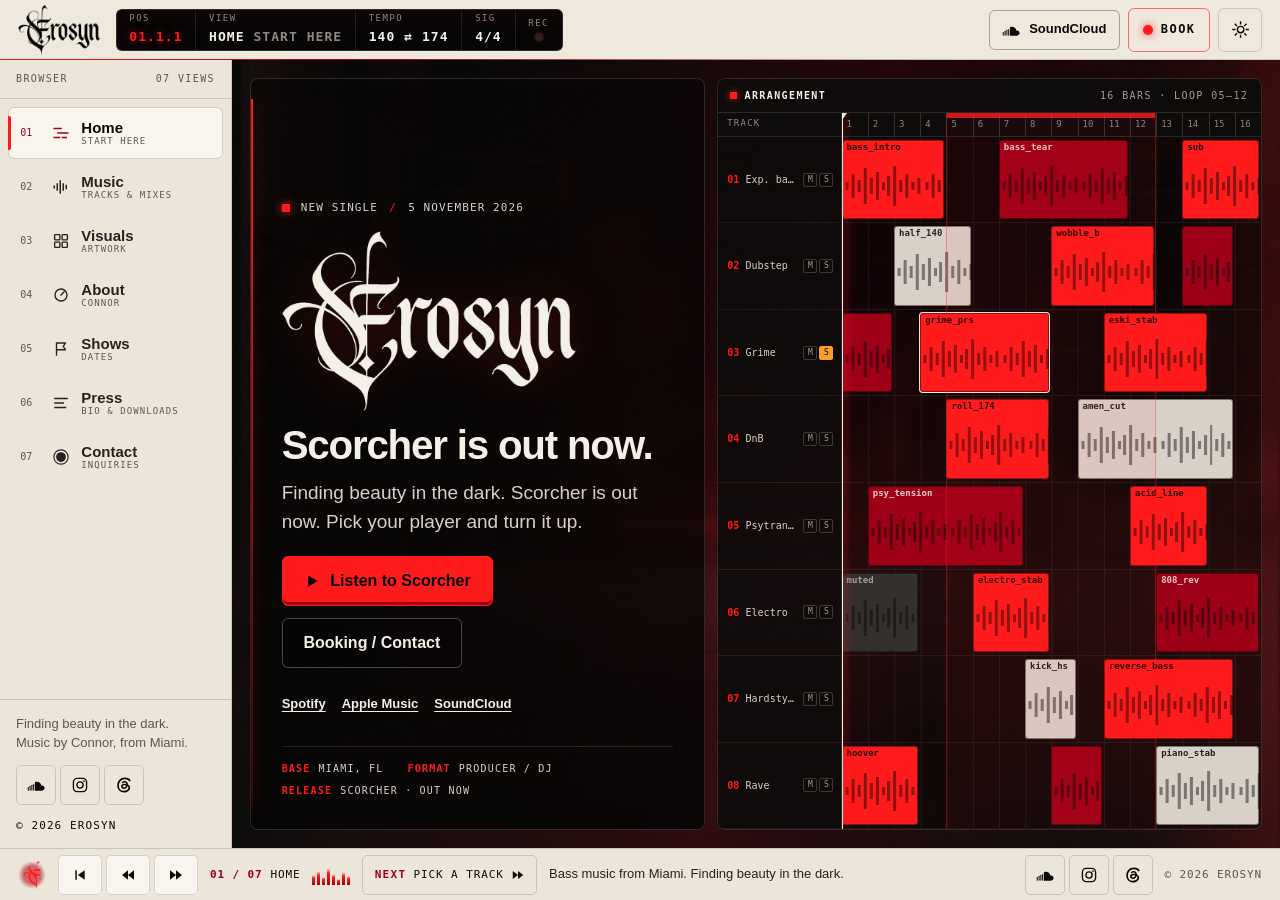
==== commit 3a8fd2f5: "Revise Erosyn copy, complete press sheet, and retire SAP pages" ====
--- a/index.html
+++ b/index.html
@@ -5,7 +5,7 @@
   <meta name="viewport" content="width=device-width, initial-scale=1, viewport-fit=cover">
   <title>Erosyn | Scorcher out now | Hybrid Bass Producer &amp; DJ</title>
   <!-- BRAND SWAP: final SEO description -->
-  <meta name="description" content="Scorcher is out now. Listen to Erosyn on Spotify, Apple Music and SoundCloud. Hybrid bass and rave pressure from Miami.">
+  <meta name="description" content="Scorcher is out now. Listen to Erosyn on Spotify, Apple Music and SoundCloud. Bass music from Miami. Finding beauty in the dark.">
   <!-- BRAND SWAP: production URL -->
   <link rel="canonical" href="https://erosynmusic.com/">
   <meta name="robots" content="index, follow">
@@ -17,7 +17,7 @@
   <meta property="og:site_name" content="Erosyn">
   <meta property="og:title" content="Erosyn | Scorcher out now">
   <!-- BRAND SWAP: final SEO description -->
-  <meta property="og:description" content="Scorcher is out now. Listen to Erosyn on Spotify, Apple Music and SoundCloud. Hybrid bass and rave pressure from Miami.">
+  <meta property="og:description" content="Scorcher is out now. Listen to Erosyn on Spotify, Apple Music and SoundCloud. Bass music from Miami. Finding beauty in the dark.">
   <!-- BRAND SWAP: production URL -->
   <meta property="og:url" content="https://erosynmusic.com/">
   <!-- BRAND SWAP: social preview image -->
@@ -29,7 +29,7 @@
   <meta name="twitter:card" content="summary_large_image">
   <meta name="twitter:title" content="Erosyn | Scorcher out now">
   <!-- BRAND SWAP: final SEO description -->
-  <meta name="twitter:description" content="Scorcher is out now. Listen to Erosyn on Spotify, Apple Music and SoundCloud. Hybrid bass and rave pressure from Miami.">
+  <meta name="twitter:description" content="Scorcher is out now. Listen to Erosyn on Spotify, Apple Music and SoundCloud. Bass music from Miami. Finding beauty in the dark.">
   <!-- BRAND SWAP: social preview image -->
   <meta name="twitter:image" content="https://erosynmusic.com/erosyn/03-social/banners/erosyn-hero-banner-warehouse-1920x1080-v01.png">
   <meta name="twitter:image:alt" content="Erosyn warehouse hero banner">
@@ -4240,13 +4240,13 @@
       const THEME_COLORS = { dark: '#050505', light: '#f4efe7' };
       const BASE_TITLE = document.title;
       const VIEWS = [
-        { id: 'home', label: 'Home', mode: 'Arrangement' },
-        { id: 'music', label: 'Music', mode: 'Clips' },
-        { id: 'visuals', label: 'Visuals', mode: 'Media pool' },
-        { id: 'about', label: 'About', mode: 'Device' },
-        { id: 'shows', label: 'Shows', mode: 'Locators' },
-        { id: 'press', label: 'Press', mode: 'Signal log' },
-        { id: 'contact', label: 'Contact', mode: 'Record' }
+        { id: 'home', label: 'Home', mode: 'Start here' },
+        { id: 'music', label: 'Music', mode: 'Tracks & mixes' },
+        { id: 'visuals', label: 'Visuals', mode: 'Artwork' },
+        { id: 'about', label: 'About', mode: 'Connor' },
+        { id: 'shows', label: 'Shows', mode: 'Dates' },
+        { id: 'press', label: 'Press', mode: 'Bio & downloads' },
+        { id: 'contact', label: 'Contact', mode: 'Inquiries' }
       ];
       const VIEW_IDS = VIEWS.map((view) => view.id);
       const viewListeners = [];
@@ -4661,7 +4661,7 @@
           if (progress) progress.hidden = true;
           if (playButton) playButton.hidden = true;
           if (state) {
-            state.textContent = 'Deck A · Loaded';
+            state.textContent = 'Player loaded';
             pulse(state, 'is-confirm');
           }
           deck.classList.add('is-playing');
@@ -4704,7 +4704,7 @@
           const quiet = Boolean(options && options.quiet);
           const data = button.dataset;
           current = button;
-          if (text.index) text.index.textContent = `Clip ${data.index} / ${String(buttons.length).padStart(2, '0')}`;
+          if (text.index) text.index.textContent = `Track ${data.index} / ${String(buttons.length).padStart(2, '0')}`;
           if (text.title) text.title.textContent = data.title;
           if (text.desc) text.desc.textContent = data.desc;
           if (text.type) text.type.textContent = data.type;
@@ -4727,7 +4727,7 @@
           if (playerOn) {
             startPlayer(button, false);
           } else if (live) {
-            live.textContent = `${data.title} loaded in the inspector.`;
+            live.textContent = `${data.title} selected. Press Play here to listen.`;
           }
           if (stacked.matches) {
             deck.scrollIntoView({ block: 'nearest', behavior: prefersReducedMotion() ? 'auto' : 'smooth' });
@@ -4766,7 +4766,7 @@
 
       /* ---------- Anticipation: suggest the next step, offer to resume the last view ---------- */
       const NEXT_STEPS = {
-        home: { href: '#music', text: 'Load a track' },
+        home: { href: '#music', text: 'Pick a track' },
         music: { href: '#contact', text: 'Book Erosyn', reason: 'booking' },
         visuals: { href: '#press', text: 'Press kit' },
         about: { href: '#music', text: 'Listen' },
@@ -5560,17 +5560,17 @@
       <nav class="browser" id="browser" aria-label="Primary">
         <p class="browser__head"><span>Browser</span><span>07 views</span></p>
         <ul class="browser__list">
-          <li><a class="browser__link" href="#home" data-view-link><span class="browser__idx">01</span><svg class="browser__icon" aria-hidden="true" focusable="false"><use href="#i-arrange"/></svg><span class="browser__text"><span class="browser__label">Home</span><span class="browser__hint">Arrangement</span></span></a></li>
-          <li><a class="browser__link" href="#music" data-view-link><span class="browser__idx">02</span><svg class="browser__icon" aria-hidden="true" focusable="false"><use href="#i-clips"/></svg><span class="browser__text"><span class="browser__label">Music</span><span class="browser__hint">Clips</span></span></a></li>
-          <li><a class="browser__link" href="#visuals" data-view-link><span class="browser__idx">03</span><svg class="browser__icon" aria-hidden="true" focusable="false"><use href="#i-pool"/></svg><span class="browser__text"><span class="browser__label">Visuals</span><span class="browser__hint">Media pool</span></span></a></li>
-          <li><a class="browser__link" href="#about" data-view-link><span class="browser__idx">04</span><svg class="browser__icon" aria-hidden="true" focusable="false"><use href="#i-device"/></svg><span class="browser__text"><span class="browser__label">About</span><span class="browser__hint">Device</span></span></a></li>
-          <li><a class="browser__link" href="#shows" data-view-link><span class="browser__idx">05</span><svg class="browser__icon" aria-hidden="true" focusable="false"><use href="#i-locator"/></svg><span class="browser__text"><span class="browser__label">Shows</span><span class="browser__hint">Locators</span></span></a></li>
-          <li><a class="browser__link" href="#press" data-view-link><span class="browser__idx">06</span><svg class="browser__icon" aria-hidden="true" focusable="false"><use href="#i-log"/></svg><span class="browser__text"><span class="browser__label">Press</span><span class="browser__hint">Signal log</span></span></a></li>
-          <li><a class="browser__link" href="#contact" data-view-link><span class="browser__idx">07</span><svg class="browser__icon" aria-hidden="true" focusable="false"><use href="#i-rec"/></svg><span class="browser__text"><span class="browser__label">Contact</span><span class="browser__hint">Record</span></span></a></li>
+          <li><a class="browser__link" href="#home" data-view-link><span class="browser__idx">01</span><svg class="browser__icon" aria-hidden="true" focusable="false"><use href="#i-arrange"/></svg><span class="browser__text"><span class="browser__label">Home</span><span class="browser__hint">Start here</span></span></a></li>
+          <li><a class="browser__link" href="#music" data-view-link><span class="browser__idx">02</span><svg class="browser__icon" aria-hidden="true" focusable="false"><use href="#i-clips"/></svg><span class="browser__text"><span class="browser__label">Music</span><span class="browser__hint">Tracks &amp; mixes</span></span></a></li>
+          <li><a class="browser__link" href="#visuals" data-view-link><span class="browser__idx">03</span><svg class="browser__icon" aria-hidden="true" focusable="false"><use href="#i-pool"/></svg><span class="browser__text"><span class="browser__label">Visuals</span><span class="browser__hint">Artwork</span></span></a></li>
+          <li><a class="browser__link" href="#about" data-view-link><span class="browser__idx">04</span><svg class="browser__icon" aria-hidden="true" focusable="false"><use href="#i-device"/></svg><span class="browser__text"><span class="browser__label">About</span><span class="browser__hint">Connor</span></span></a></li>
+          <li><a class="browser__link" href="#shows" data-view-link><span class="browser__idx">05</span><svg class="browser__icon" aria-hidden="true" focusable="false"><use href="#i-locator"/></svg><span class="browser__text"><span class="browser__label">Shows</span><span class="browser__hint">Dates</span></span></a></li>
+          <li><a class="browser__link" href="#press" data-view-link><span class="browser__idx">06</span><svg class="browser__icon" aria-hidden="true" focusable="false"><use href="#i-log"/></svg><span class="browser__text"><span class="browser__label">Press</span><span class="browser__hint">Bio &amp; downloads</span></span></a></li>
+          <li><a class="browser__link" href="#contact" data-view-link><span class="browser__idx">07</span><svg class="browser__icon" aria-hidden="true" focusable="false"><use href="#i-rec"/></svg><span class="browser__text"><span class="browser__label">Contact</span><span class="browser__hint">Inquiries</span></span></a></li>
         </ul>
         <div class="browser__foot">
           <!-- SOURCE: Erosyn press one-sheet v01 (transition line) -->
-          <p class="browser__note"><b>Formerly SAP.</b> Same sound, sharper signal.</p>
+          <p class="browser__note">Finding beauty in the dark.<br>Music by Connor, from Miami.</p>
           <ul class="social browser__social">
             <li>
               <a href="https://soundcloud.com/erosynmusic" target="_blank" rel="noopener" aria-label="Erosyn on SoundCloud (opens in a new tab)"><svg class="icon" aria-hidden="true" focusable="false"><use href="#i-soundcloud"/></svg></a>
@@ -5621,7 +5621,7 @@
 
               <!-- Launch and artist sources: docs/LAUNCH.md -->
               <p class="hero__headline">Scorcher is out now.</p>
-              <p class="hero__lede">Finding beauty in the dark. The new Erosyn single brings hybrid bass and rave pressure from Miami.</p>
+              <p class="hero__lede">Finding beauty in the dark. Scorcher is out now. Pick your player and turn it up.</p>
 
               <div class="hero__actions">
                 <a class="btn btn--primary btn--lg" href="#music"><svg class="icon" aria-hidden="true" focusable="false"><use href="#i-play"/></svg>Listen to Scorcher</a>
@@ -5679,7 +5679,7 @@
         <section class="view" id="music" aria-labelledby="music-title">
           <header class="view__head">
             <div>
-              <p class="view__idx">02 / Clips</p>
+              <p class="view__idx">02 / Tracks &amp; mixes</p>
               <h2 class="view__title" id="music-title" tabindex="-1" data-view-heading>Music</h2>
             </div>
             <p class="view__desc">Scorcher is out now on <a href="https://open.spotify.com/track/6bCqCFf0fjrOiBsiZHSq1j" target="_blank" rel="noopener">Spotify</a>, <a href="https://music.apple.com/us/album/scorcher/6821793136?i=6821793137" target="_blank" rel="noopener">Apple Music</a> and SoundCloud. Explore the catalog below or try the <a href="drum-machine.html">rhythm machine</a>.</p>
@@ -5688,7 +5688,7 @@
           <!-- Scorcher verified against SoundCloud on 2026-11-05; existing catalog retained. Scorcher is also verified on Spotify and Apple Music; see docs/LAUNCH.md. -->
           <div class="music view__body">
             <div class="panel clips">
-              <div class="panel__bar"><span><b>Clips</b></span><span>11 tracks</span></div>
+              <div class="panel__bar"><span><b>Tracks &amp; mixes</b></span><span>11 tracks</span></div>
               <h3 class="visually-hidden">Releases</h3>
               <ol class="tracks">
                 <li class="track">
@@ -5963,14 +5963,14 @@
 
             <article class="panel deck" id="deck" aria-labelledby="deck-title">
               <!-- Click-to-play: the SoundCloud player iframe loads only after a visitor presses Play. -->
-              <div class="panel__bar" aria-hidden="true"><span><i class="led"></i><b>Inspector</b></span><span id="deck-state">Deck A · Cued</span></div>
+              <div class="panel__bar" aria-hidden="true"><span><i class="led"></i><b>Selected track</b></span><span id="deck-state">Ready to play</span></div>
 
               <div class="deck__body">
                 <div class="deck__art art art--cover" data-fallback>
                   <img id="deck-art" src="erosyn/web/releases/scorcher.jpg" alt="Scorcher single cover" width="500" height="500" loading="lazy" decoding="async">
                 </div>
                 <div class="deck__info">
-                  <p class="deck__index mono" id="deck-index">Clip 01 / 11</p>
+                  <p class="deck__index mono" id="deck-index">Track 01 / 11</p>
                   <h3 class="deck__title" id="deck-title">Scorcher</h3>
                   <p class="deck__desc" id="deck-desc">The new Erosyn single. Out now on Spotify, Apple Music and SoundCloud.</p>
                   <dl class="deck__meta">
@@ -5998,7 +5998,7 @@
               <div class="deck__foot">
                 <button class="btn btn--primary" type="button" id="deck-play">
                   <svg class="icon" aria-hidden="true" focusable="false"><use href="#i-play"/></svg>
-                  Play in deck<span class="visually-hidden" id="deck-play-context">: Scorcher</span>
+                  Play here<span class="visually-hidden" id="deck-play-context">: Scorcher</span>
                 </button>
                 <a class="btn btn--ghost" id="deck-link" href="https://soundcloud.com/erosynmusic/scorcher" target="_blank" rel="noopener">
                   <svg class="icon" aria-hidden="true" focusable="false"><use href="#i-soundcloud"/></svg>
@@ -6016,10 +6016,10 @@
         <section class="view" id="visuals" aria-labelledby="visuals-title">
           <header class="view__head">
             <div>
-              <p class="view__idx">03 / Media pool</p>
+              <p class="view__idx">03 / Artwork</p>
               <h2 class="view__title" id="visuals-title" tabindex="-1" data-view-heading>Visuals</h2>
             </div>
-            <p class="view__desc">Stage screens, flyer art, cover systems, and press crops from the Erosyn visual kit. Open any pad full size.</p>
+            <p class="view__desc">Artwork, press photos and stage-screen files. Open an image to see it full size.</p>
           </header>
 
           <ul class="pool view__body">
@@ -6035,7 +6035,7 @@
                 data-modal-desc="Stage-screen still from the warehouse redline loop, sized for club projection and LED walls.">
                 <span class="pad__frame art art--redline" data-fallback>
                   <img src="erosyn/web/erosyn-vj-still-warehouse-redline-1600.jpg" alt="" width="1600" height="900" loading="lazy" decoding="async">
-                  <span class="media-fallback" aria-hidden="true"><span class="media-fallback__label">Asset pending</span><span class="media-fallback__path">erosyn-vj-loop-still-warehouse-redline-1920x1080-v01.png</span></span>
+                  <span class="media-fallback" aria-hidden="true"><span class="media-fallback__label">Image unavailable</span><span class="media-fallback__path">erosyn-vj-loop-still-warehouse-redline-1920x1080-v01.png</span></span>
                 </span>
                 <span class="pad__idx" aria-hidden="true">V/01</span>
                 <span class="pad__open" aria-hidden="true"><svg class="icon" focusable="false"><use href="#i-expand"/></svg></span>
@@ -6059,7 +6059,7 @@
                 data-modal-desc="Print and social flyer layout for club nights and DJ bills. Date, venue, and lineup drop into the frame.">
                 <span class="pad__frame art art--flyer" data-fallback>
                   <img src="erosyn/web/erosyn-flyer-template-1100.jpg" alt="" width="1100" height="1700" loading="lazy" decoding="async">
-                  <span class="media-fallback" aria-hidden="true"><span class="media-fallback__label">Asset pending</span><span class="media-fallback__path">erosyn-flyer-template-11x17-v01.png</span></span>
+                  <span class="media-fallback" aria-hidden="true"><span class="media-fallback__label">Image unavailable</span><span class="media-fallback__path">erosyn-flyer-template-11x17-v01.png</span></span>
                 </span>
                 <span class="pad__idx" aria-hidden="true">V/02</span>
                 <span class="pad__open" aria-hidden="true"><svg class="icon" focusable="false"><use href="#i-expand"/></svg></span>
@@ -6083,7 +6083,7 @@
                 data-modal-desc="Logo lock for stage screens between sets and on DJ intros.">
                 <span class="pad__frame art art--logo" data-fallback>
                   <img src="erosyn/web/erosyn-stage-screen-logo-1600.jpg" alt="" width="1600" height="900" loading="lazy" decoding="async">
-                  <span class="media-fallback" aria-hidden="true"><span class="media-fallback__label">Asset pending</span><span class="media-fallback__path">erosyn-stage-screen-logo-1920x1080-v01.png</span></span>
+                  <span class="media-fallback" aria-hidden="true"><span class="media-fallback__label">Image unavailable</span><span class="media-fallback__path">erosyn-stage-screen-logo-1920x1080-v01.png</span></span>
                 </span>
                 <span class="pad__idx" aria-hidden="true">V/03</span>
                 <span class="pad__open" aria-hidden="true"><svg class="icon" focusable="false"><use href="#i-expand"/></svg></span>
@@ -6107,7 +6107,7 @@
                 data-modal-desc="Black-and-white press headshot with red rim light. Square crop for profiles, listings, and promo posts.">
                 <span class="pad__frame art art--press" data-fallback>
                   <img src="erosyn/web/erosyn-press-photo-square-1000.jpg" alt="" width="1000" height="1000" loading="lazy" decoding="async">
-                  <span class="media-fallback" aria-hidden="true"><span class="media-fallback__label">Asset pending</span><span class="media-fallback__path">erosyn-press-photo-headshot-bw-redrim-square-v01.jpg</span></span>
+                  <span class="media-fallback" aria-hidden="true"><span class="media-fallback__label">Image unavailable</span><span class="media-fallback__path">erosyn-press-photo-headshot-bw-redrim-square-v01.jpg</span></span>
                 </span>
                 <span class="pad__idx" aria-hidden="true">V/04</span>
                 <span class="pad__open" aria-hidden="true"><svg class="icon" focusable="false"><use href="#i-expand"/></svg></span>
@@ -6131,7 +6131,7 @@
                 data-modal-desc="Square cover template for mixes: synth imagery under the Erosyn logo lockup.">
                 <span class="pad__frame art art--cover" data-fallback>
                   <img src="erosyn/web/erosyn-cover-mix-synth-800.jpg" alt="" width="800" height="800" loading="lazy" decoding="async">
-                  <span class="media-fallback" aria-hidden="true"><span class="media-fallback__label">Asset pending</span><span class="media-fallback__path">erosyn-mix-cover-template-synth-logo-3000-v01.png</span></span>
+                  <span class="media-fallback" aria-hidden="true"><span class="media-fallback__label">Image unavailable</span><span class="media-fallback__path">erosyn-mix-cover-template-synth-logo-3000-v01.png</span></span>
                 </span>
                 <span class="pad__idx" aria-hidden="true">V/05</span>
                 <span class="pad__open" aria-hidden="true"><svg class="icon" focusable="false"><use href="#i-expand"/></svg></span>
@@ -6169,8 +6169,8 @@
           </ul>
 
           <div class="pool__foot">
-            <p>Promoters: stage-screen files and flyer templates come with the booking pack.</p>
-            <a class="btn btn--ghost btn--sm" href="#contact" data-reason="booking">Request the pack</a>
+            <p>Making a flyer or announcing a show? Grab the artwork here, or get in touch if you need another format.</p>
+            <a class="btn btn--ghost btn--sm" href="#contact" data-reason="booking">Ask about artwork</a>
           </div>
         </section>
 
@@ -6180,19 +6180,19 @@
         <section class="view" id="about" aria-labelledby="about-title">
           <header class="view__head">
             <div>
-              <p class="view__idx">04 / Device</p>
+              <p class="view__idx">04 / Connor</p>
               <h2 class="view__title" id="about-title" tabindex="-1" data-view-heading>About</h2>
             </div>
-            <p class="view__desc">Raw hybrid club sound from the Miami underground.</p>
+            <p class="view__desc">A little about the person behind the music.</p>
           </header>
 
           <div class="device view__body">
             <figure class="panel device__photo">
-              <div class="panel__bar" aria-hidden="true"><span><b>Display</b></span><span>Press photo</span></div>
+              <div class="panel__bar" aria-hidden="true"><span><b>Photo</b></span><span>Press photo</span></div>
               <span class="device__frame art art--press" data-fallback>
                 <!-- BRAND ASSET: press photo, wide red-rim crop -->
                 <img src="erosyn/web/erosyn-press-photo-wide-1400.jpg" alt="Erosyn press photo: black-and-white headshot with red rim light" width="1400" height="788" loading="lazy" decoding="async">
-                <span class="media-fallback" aria-hidden="true"><span class="media-fallback__label">Press photo pending</span><span class="media-fallback__path">erosyn-press-photo-headshot-bw-redrim-wide-v01.jpg</span></span>
+                <span class="media-fallback" aria-hidden="true"><span class="media-fallback__label">Photo unavailable</span><span class="media-fallback__path">erosyn-press-photo-headshot-bw-redrim-wide-v01.jpg</span></span>
               </span>
               <figcaption class="device__caption mono">
                 <span>B&amp;W / Red rim</span>
@@ -6204,10 +6204,10 @@
             <div class="panel device__notes-panel">
               <div class="panel__bar" aria-hidden="true"><span><b>Notes</b></span><span>Bio · Sound</span></div>
               <div class="device__notes">
-                <!-- SOURCE: Erosyn press one-sheet v01 (artist bio, sound, live identity) -->
-                <p class="device__lead">Erosyn is Connor’s underground electronic producer/DJ project, based in Miami.</p>
-                <p>The music stays rooted in experimental bass, dubstep, DnB, UK grime, psytrance, electro, hardstyle, and classic rave — now sharpened into a darker visual system.</p>
-                <p>Corrupted low-end, grime pressure, rave damage, distorted club rhythms, red signal energy, and warehouse system intensity. Built for late rooms, heavy systems, and high-pressure hybrid bass sets.</p>
+                <!-- Voice: existing artist descriptions; verified facts in press-copy.json. -->
+                <p class="device__lead">I'm Connor. I make music and DJ as Erosyn, based in Miami.</p>
+                <p>Dubstep, grime, DnB, psytrance, electro, hardstyle and old-school rave all find their way into what I make and play.</p>
+                <p>You might know the older tracks as SAP. Start with Scorcher, or get lost in a mix. If you're here listening, thank you.</p>
                 <div class="device__actions">
                   <!-- BRAND ASSET: press one-sheet PDF -->
                   <a class="btn btn--ghost btn--sm" href="erosyn/02-press-kit/one-sheet/erosyn-one-sheet-press-v01.pdf">Press one-sheet (PDF)</a>
@@ -6218,12 +6218,12 @@
             </div>
 
             <div class="panel device__params">
-              <div class="panel__bar" aria-hidden="true"><span><b>Parameters</b></span><span>05</span></div>
+              <div class="panel__bar" aria-hidden="true"><span><b>At a glance</b></span><span>05</span></div>
               <dl class="params">
                 <div class="param"><dt><span class="knob" style="--turn:.18" aria-hidden="true"></span>Base</dt><dd>Miami, FL</dd></div>
                 <div class="param"><dt><span class="knob" style="--turn:.5" aria-hidden="true"></span>Format</dt><dd>Producer / DJ</dd></div>
                 <div class="param"><dt><span class="knob" style="--turn:.92" aria-hidden="true"></span>Sound</dt><dd>Hybrid bass</dd></div>
-                <div class="param"><dt><span class="knob" style="--turn:.74" aria-hidden="true"></span>Environment</dt><dd>Clubs, warehouses, underground systems</dd></div>
+                <div class="param"><dt><span class="knob" style="--turn:.74" aria-hidden="true"></span>Listen</dt><dd>Tracks, flips and DJ sets</dd></div>
                 <div class="param"><dt><span class="knob" style="--turn:0" aria-hidden="true"></span>Previously</dt><dd>SAP</dd></div>
               </dl>
             </div>
@@ -6231,9 +6231,9 @@
             <!-- SOURCE: Erosyn press one-sheet v01 (transition line) -->
             <figure class="panel device__preset">
               <blockquote>
-                <p>Formerly SAP. Same sound, sharper signal.</p>
+                <p>Finding beauty in the dark.</p>
               </blockquote>
-              <figcaption class="mono">Preset / Press one-sheet</figcaption>
+              <figcaption class="mono">Erosyn</figcaption>
             </figure>
           </div>
         </section>
@@ -6244,10 +6244,10 @@
         <section class="view" id="shows" aria-labelledby="shows-title">
           <header class="view__head">
             <div>
-              <p class="view__idx">05 / Locators</p>
+              <p class="view__idx">05 / Dates</p>
               <h2 class="view__title" id="shows-title" tabindex="-1" data-view-heading>Shows</h2>
             </div>
-            <p class="view__desc">Club nights, warehouse dates, and DJ bills. Dates post here once they are confirmed.</p>
+            <p class="view__desc">Want to catch a set? Confirmed dates will appear here.</p>
           </header>
 
           <div class="shows view__body">
@@ -6255,7 +6255,7 @@
               <div class="panel__bar"><b>Dates</b><span>Announcements</span></div>
               <div class="shows-empty" id="shows-empty">
                 <p id="shows-empty-text">No confirmed dates are published here yet.</p>
-                <p>New dates will appear once the artist confirms them.</p>
+                <p>For a show or guest mix, send an inquiry below.</p>
                 <a class="btn btn--ghost btn--sm" href="#contact" data-reason="booking">Send a booking inquiry</a>
               </div>
             </div>
@@ -6267,13 +6267,13 @@
                 <img src="erosyn/web/erosyn-dj-silhouette-900.jpg" alt="" width="900" height="940" loading="lazy" decoding="async">
               </span>
               <div class="booking-card__body">
-                <h3 id="booking-card-title">Put Erosyn on the bill.</h3>
+                <h3 id="booking-card-title">Got a night in mind?</h3>
                 <!-- SOURCE: Erosyn press one-sheet v01 (booking copy, live identity) -->
-                <p>Underground electronic sets that move between bass pressure, rave tempo shifts, grime aggression, and classic club energy.</p>
+                <p>Tell me about the room, the lineup and the set you have in mind.</p>
                 <ul>
-                  <li>High-pressure hybrid bass sets</li>
-                  <li>Warehouse visuals + DJ intros</li>
-                  <li>Club flyers + one-sheet ready</li>
+                  <li>DJ sets and guest mixes</li>
+                  <li>Include your date, venue and set length</li>
+                  <li>Discuss setup and details by email</li>
                 </ul>
                 <a class="btn btn--primary" href="#contact" data-reason="booking">Booking inquiry</a>
               </div>
@@ -6287,20 +6287,21 @@
         <section class="view" id="press" aria-labelledby="press-title">
           <header class="view__head">
             <div>
-              <p class="view__idx">06 / Signal log</p>
+              <p class="view__idx">06 / Bio &amp; downloads</p>
               <h2 class="view__title" id="press-title" tabindex="-1" data-view-heading>Press</h2>
             </div>
-            <p class="view__desc">Artist biography and visual materials for press and promoters.</p>
+            <p class="view__desc">A short bio, current release links and artwork for your feature or show announcement.</p>
           </header>
 
           <div class="log press-materials view__body">
             <article class="panel cutting cutting--lead">
               <p class="panel__bar"><b>Press kit</b><span>Artist materials</span></p>
               <div class="cutting__body">
-                <h3>Erosyn, in the artist’s own words.</h3>
-                <p>Biography, artist imagery and visual assets for a feature or a show announcement.</p>
-                <a class="btn btn--primary" href="erosyn/02-press-kit/one-sheet/erosyn-one-sheet-press-v01.pdf">Read the one-sheet</a>
-                <a class="btn btn--ghost" href="#visuals">Browse visuals</a>
+                <h3>About Erosyn</h3>
+                <p>Erosyn is the electronic music project of Miami-based producer and DJ Connor, previously known as SAP. His music and sets draw on dubstep, grime, drum and bass, psytrance, electro, hardstyle and old-school rave. Scorcher, released November 5, 2026, is available on Spotify, Apple Music and SoundCloud.</p>
+                <a class="btn btn--primary" href="erosyn/02-press-kit/one-sheet/erosyn-one-sheet-press-v01.pdf">Download press sheet</a>
+                <a class="btn btn--ghost" href="erosyn/02-press-kit/press-bio.md" download>Download text bio</a>
+                <a class="btn btn--ghost" href="#visuals">Browse artwork</a>
                 <a class="btn btn--ghost" href="#contact" data-reason="press">Press inquiry</a>
               </div>
             </article>
@@ -6313,22 +6314,22 @@
         <section class="view" id="contact" aria-labelledby="contact-title">
           <header class="view__head">
             <div>
-              <p class="view__idx">07 / Record</p>
+              <p class="view__idx">07 / Inquiries</p>
               <h2 class="view__title" id="contact-title" tabindex="-1" data-view-heading>Contact</h2>
             </div>
-            <p class="view__desc">Booking, press, and collaboration. Send the details up front — date, city, room, and what you need.</p>
+            <p class="view__desc">Bookings, press, collaborations, or just saying hello. Tell me what you have in mind.</p>
           </header>
 
           <div class="record view__body">
             <div class="panel routing">
-              <div class="panel__bar" aria-hidden="true"><span><b>Input routing</b></span><span>04 channels</span></div>
+              <div class="panel__bar" aria-hidden="true"><span><b>Get in touch</b></span><span>Booking / Press / Hello</span></div>
               <div class="routing__body">
                 <!-- SOURCE: Erosyn press one-sheet v01 (booking copy) -->
-                <p class="routing__lede">Underground electronic sets that move between bass pressure, rave tempo shifts, grime aggression, and classic club energy.</p>
+                <p class="routing__lede">Got a show, a track, or an idea to share? Start here.</p>
                 <dl class="channels">
-                  <div><dt>Booking</dt><dd>Clubs, warehouses, DJ bills. Include date, city, venue, capacity, and set length.</dd></div>
-                  <div><dt>Press</dt><dd>Interviews, features, premieres. One-sheet and press photos are ready.</dd></div>
-                  <div><dt>Collaboration</dt><dd>Producers, vocalists, visual artists, and labels.</dd></div>
+                  <div><dt>Booking</dt><dd>Include your date, city, venue, capacity and proposed set length.</dd></div>
+                  <div><dt>Press</dt><dd>Interviews, features and release coverage. Include your outlet and deadline.</dd></div>
+                  <div><dt>Collaboration</dt><dd>Making something together? Send a link and a little about the idea.</dd></div>
                   <div><dt>General</dt><dd>Anything else.</dd></div>
                 </dl>
                 <div class="routing__assets">
@@ -6340,11 +6341,11 @@
             </div>
 
             <div class="panel rec-panel">
-              <div class="panel__bar" aria-hidden="true"><span><i class="led"></i><b>Record</b></span><span>Input armed</span></div>
+              <div class="panel__bar" aria-hidden="true"><span><i class="led"></i><b>Your message</b></span><span>Email draft</span></div>
               <!-- Booking destination confirmed by Dave: erosynmusic@gmail.com. -->
               <form class="form" id="inquiry-form" action="mailto:erosynmusic@gmail.com" method="post" enctype="text/plain" aria-labelledby="form-title">
-                <h3 class="visually-hidden" id="form-title">Send an inquiry</h3>
-                <p class="form__req mono">Name, email, reason, and message required</p>
+                <h3 class="visually-hidden" id="form-title">Prepare an email inquiry</h3>
+                <p class="form__req">Fill in all four fields. Then open the draft in your email app to send it.</p>
 
                 <div class="form__row">
                   <div class="field">
@@ -6392,7 +6393,7 @@
 
                 <p class="form__status" id="form-status" role="status"></p>
                 <textarea class="input" id="email-copy" readonly aria-label="Prepared inquiry to copy" rows="5" hidden></textarea>
-                <p class="field__hint">Booking: <a href="mailto:erosynmusic@gmail.com">erosynmusic@gmail.com</a>. Preparing an email keeps these details in this tab until you send from your email app.</p>
+                <p class="field__hint">Booking: <a href="mailto:erosynmusic@gmail.com">erosynmusic@gmail.com</a>. The button prepares a draft. Send it from your email app when you are ready.</p>
                 <p class="field__hint" id="memory-note">Theme, last view, and last track stay on this device. This page does not send your inquiry. <button class="linkish" type="button" id="memory-clear">Clear saved data</button></p>
                 <p class="visually-hidden" id="memory-status" role="status"></p>
                 <noscript><p class="form__noscript">Email <a href="mailto:erosynmusic@gmail.com">erosynmusic@gmail.com</a> with your date, city, venue, capacity, and set length.</p></noscript>
@@ -6422,8 +6423,8 @@
       <p class="visually-hidden" id="view-status" role="status"></p>
 
       <span class="meters" aria-hidden="true"><i></i><i></i><i></i><i></i><i></i><i></i><i></i><i></i></span>
-      <a class="status__next" id="status-next" href="#music" hidden><b>Next</b><span id="status-next-text">Load a track</span><svg class="icon" aria-hidden="true" focusable="false"><use href="#i-next"/></svg></a>
-      <p class="status__desc">Hybrid bass and rave pressure from Miami.</p>
+      <a class="status__next" id="status-next" href="#music" hidden><b>Next</b><span id="status-next-text">Pick a track</span><svg class="icon" aria-hidden="true" focusable="false"><use href="#i-next"/></svg></a>
+      <p class="status__desc">Bass music from Miami. Finding beauty in the dark.</p>
 
       <nav class="status__nav" aria-label="Footer">
         <ul>
@@ -6468,7 +6469,7 @@
       </div>
       <div class="modal__media" data-fallback>
         <img id="media-modal-img" src="[data-uri]" alt="">
-        <span class="media-fallback" aria-hidden="true"><span class="media-fallback__label">Asset not found beside this page</span><span class="media-fallback__path" id="media-modal-path">erosyn-vj-loop-still-warehouse-redline-1920x1080-v01.png</span></span>
+        <span class="media-fallback" aria-hidden="true"><span class="media-fallback__label">This image could not be loaded</span><span class="media-fallback__path" id="media-modal-path">erosyn-vj-loop-still-warehouse-redline-1920x1080-v01.png</span></span>
       </div>
       <div class="modal__foot">
         <div class="modal__text">
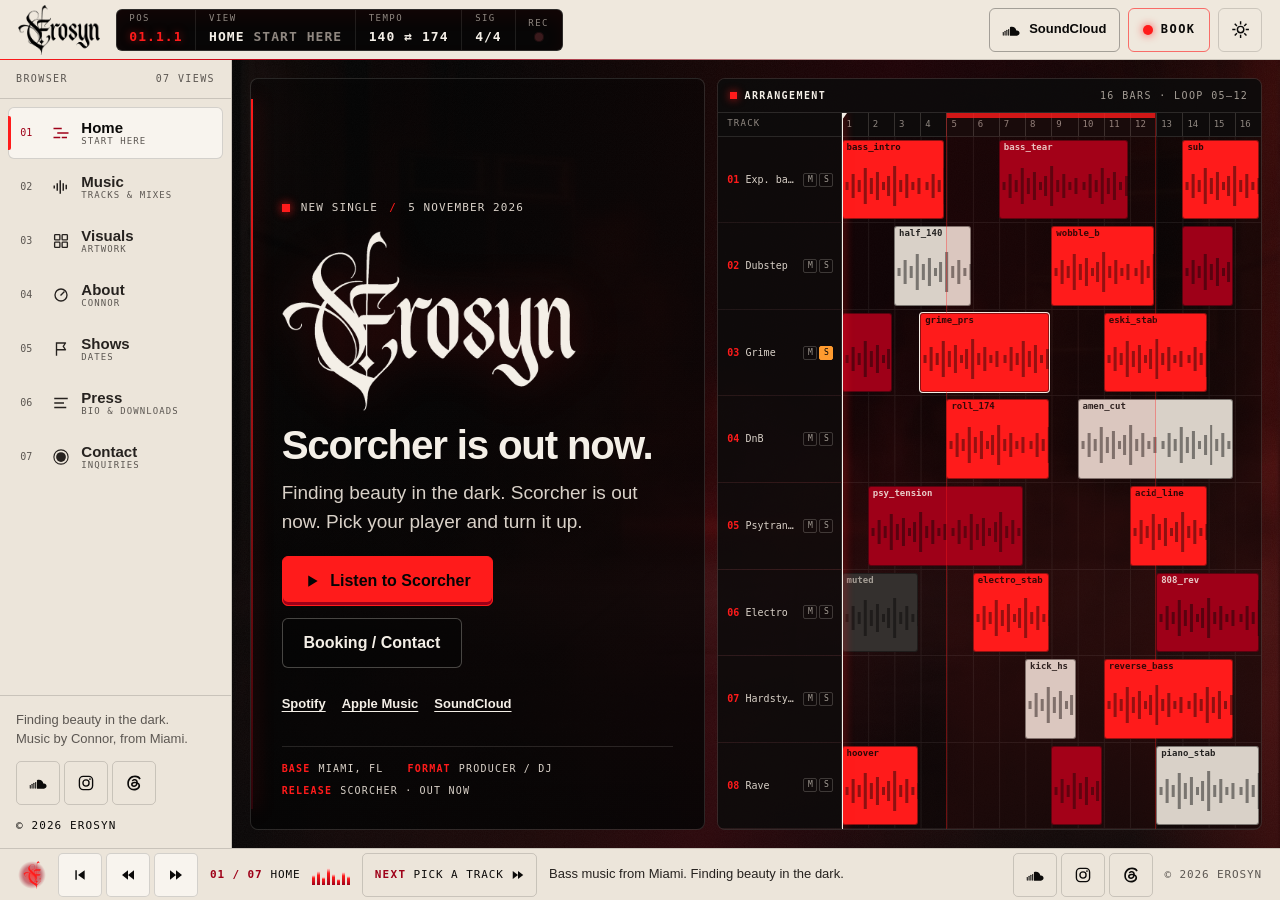
==== commit 68ddf6f0: "Retire the Notion intake, publish a tested security policy, and fix phone layout debt - Delete api/n" ====
--- a/index.html
+++ b/index.html
@@ -367,7 +367,7 @@
     }
 
     .btn--sm {
-      min-height: 40px;
+      min-height: 44px;
       padding: .4rem .8rem;
       font-size: .8125rem;
     }
@@ -834,7 +834,8 @@
         white-space: nowrap;
       }
 
-      .rec-btn {
+      .rec-btn,
+      .app .browser-toggle {
         min-width: 44px;
         justify-content: center;
         padding: 0;
@@ -1130,7 +1131,7 @@
       display: grid;
       place-items: center;
       width: 44px;
-      height: 40px;
+      height: 44px;
       padding: 0;
       border: 1px solid var(--border);
       border-radius: 5px;
@@ -1228,8 +1229,8 @@
     .social a {
       display: grid;
       place-items: center;
-      width: 40px;
-      height: 40px;
+      width: 44px;
+      height: 44px;
       border: 1px solid var(--border);
       border-radius: 5px;
       color: var(--text);
@@ -2727,10 +2728,12 @@
       color: var(--muted);
     }
 
+    /* The negative margin keeps the caption row at its text height while the tap area reaches 44px. */
     .device__caption a {
       display: inline-flex;
       align-items: center;
-      min-height: 24px;
+      min-height: 44px;
+      margin: -10px 0;
       color: var(--text);
       text-underline-offset: 3px;
     }
@@ -3047,7 +3050,7 @@
 
     .filter-btn {
       min-width: 6.75rem;
-      min-height: 40px;
+      min-height: 44px;
       padding: 0 .9rem;
       border: 0;
       border-radius: 4px;
@@ -3241,7 +3244,7 @@
       padding: 1.1rem 1.1rem 1.2rem;
     }
 
-    .booking-card h3 {
+    .booking-card h2 {
       font-size: clamp(1.25rem, 1rem + .9vw, 1.625rem);
       font-weight: 800;
       letter-spacing: -.02em;
@@ -3318,7 +3321,7 @@
     .app .press-materials { grid-template-columns: minmax(0, 1fr); grid-template-rows: minmax(0, 1fr); }
     .press-materials .cutting--lead { grid-column: 1; grid-row: 1; }
     .press-materials .cutting__body { align-items: flex-start; max-width: 56rem; }
-    .press-materials h3 { font-size: clamp(1.5rem, 3vw, 3rem); line-height: 1.1; }
+    .press-materials h2 { font-size: clamp(1.5rem, 3vw, 3rem); line-height: 1.1; }
 
     .cutting {
       --notch: 16px;
@@ -4000,7 +4003,7 @@
       flex: none;
       align-items: center;
       gap: .45rem;
-      min-height: 40px;
+      min-height: 44px;
       padding: 0 .7rem;
       border: 1px solid var(--border);
       border-radius: 5px;
@@ -4084,8 +4087,8 @@
 
     /* Inline text buttons: padding widens the tap area without moving the text. */
     .linkish {
-      margin: -.6rem 0;
-      padding: .6rem .15rem;
+      margin: -.8rem 0;
+      padding: .8rem .15rem;
       border: 0;
       background: none;
       color: var(--accent-text);
@@ -4535,12 +4538,22 @@
           });
         });
 
-        const syncFromHistory = () => {
-          const id = viewFromHash();
-          if (id && id !== root.dataset.view) {
+        // Back, Forward and a typed #hash also run the browser's own fragment focus,
+        // which lands after popstate on the view section or the page body.
+        // hashchange fires last, so it puts focus back on the view heading.
+        const syncFromHistory = (event) => {
+          const id = viewFromHash() || (window.location.hash ? null : 'home');
+          if (!id) {
+            return;
+          }
+          if (id !== root.dataset.view) {
             show(id, { focus: true });
-          } else if (!window.location.hash && root.dataset.view !== 'home') {
-            show('home', { focus: true });
+          }
+          if (event && event.type === 'hashchange') {
+            const heading = document.getElementById(id)?.querySelector('[data-view-heading]');
+            if (heading && document.activeElement !== heading) {
+              heading.focus({ preventScroll: true });
+            }
           }
         };
         window.addEventListener('popstate', syncFromHistory);
@@ -5680,7 +5693,7 @@
           <header class="view__head">
             <div>
               <p class="view__idx">02 / Tracks &amp; mixes</p>
-              <h2 class="view__title" id="music-title" tabindex="-1" data-view-heading>Music</h2>
+              <h1 class="view__title" id="music-title" tabindex="-1" data-view-heading>Music</h1>
             </div>
             <p class="view__desc">Scorcher is out now on <a href="https://open.spotify.com/track/6bCqCFf0fjrOiBsiZHSq1j" target="_blank" rel="noopener">Spotify</a>, <a href="https://music.apple.com/us/album/scorcher/6821793136?i=6821793137" target="_blank" rel="noopener">Apple Music</a> and SoundCloud. Explore the catalog below or try the <a href="drum-machine.html">rhythm machine</a>.</p>
           </header>
@@ -5689,7 +5702,7 @@
           <div class="music view__body">
             <div class="panel clips">
               <div class="panel__bar"><span><b>Tracks &amp; mixes</b></span><span>11 tracks</span></div>
-              <h3 class="visually-hidden">Releases</h3>
+              <h2 class="visually-hidden">Releases</h2>
               <ol class="tracks">
                 <li class="track">
                   <button class="track__select" type="button" aria-pressed="true" data-track
@@ -5971,7 +5984,7 @@
                 </div>
                 <div class="deck__info">
                   <p class="deck__index mono" id="deck-index">Track 01 / 11</p>
-                  <h3 class="deck__title" id="deck-title">Scorcher</h3>
+                  <h2 class="deck__title" id="deck-title">Scorcher</h2>
                   <p class="deck__desc" id="deck-desc">The new Erosyn single. Out now on Spotify, Apple Music and SoundCloud.</p>
                   <dl class="deck__meta">
                     <div><dt>Type</dt><dd id="deck-type">Single</dd></div>
@@ -6017,7 +6030,7 @@
           <header class="view__head">
             <div>
               <p class="view__idx">03 / Artwork</p>
-              <h2 class="view__title" id="visuals-title" tabindex="-1" data-view-heading>Visuals</h2>
+              <h1 class="view__title" id="visuals-title" tabindex="-1" data-view-heading>Visuals</h1>
             </div>
             <p class="view__desc">Artwork, press photos and stage-screen files. Open an image to see it full size.</p>
           </header>
@@ -6181,7 +6194,7 @@
           <header class="view__head">
             <div>
               <p class="view__idx">04 / Connor</p>
-              <h2 class="view__title" id="about-title" tabindex="-1" data-view-heading>About</h2>
+              <h1 class="view__title" id="about-title" tabindex="-1" data-view-heading>About</h1>
             </div>
             <p class="view__desc">A little about the person behind the music.</p>
           </header>
@@ -6245,7 +6258,7 @@
           <header class="view__head">
             <div>
               <p class="view__idx">05 / Dates</p>
-              <h2 class="view__title" id="shows-title" tabindex="-1" data-view-heading>Shows</h2>
+              <h1 class="view__title" id="shows-title" tabindex="-1" data-view-heading>Shows</h1>
             </div>
             <p class="view__desc">Want to catch a set? Confirmed dates will appear here.</p>
           </header>
@@ -6267,7 +6280,7 @@
                 <img src="erosyn/web/erosyn-dj-silhouette-900.jpg" alt="" width="900" height="940" loading="lazy" decoding="async">
               </span>
               <div class="booking-card__body">
-                <h3 id="booking-card-title">Got a night in mind?</h3>
+                <h2 id="booking-card-title">Got a night in mind?</h2>
                 <!-- SOURCE: Erosyn press one-sheet v01 (booking copy, live identity) -->
                 <p>Tell me about the room, the lineup and the set you have in mind.</p>
                 <ul>
@@ -6288,7 +6301,7 @@
           <header class="view__head">
             <div>
               <p class="view__idx">06 / Bio &amp; downloads</p>
-              <h2 class="view__title" id="press-title" tabindex="-1" data-view-heading>Press</h2>
+              <h1 class="view__title" id="press-title" tabindex="-1" data-view-heading>Press</h1>
             </div>
             <p class="view__desc">A short bio, current release links and artwork for your feature or show announcement.</p>
           </header>
@@ -6297,7 +6310,7 @@
             <article class="panel cutting cutting--lead">
               <p class="panel__bar"><b>Press kit</b><span>Artist materials</span></p>
               <div class="cutting__body">
-                <h3>About Erosyn</h3>
+                <h2>About Erosyn</h2>
                 <p>Erosyn is the electronic music project of Miami-based producer and DJ Connor, previously known as SAP. His music and sets draw on dubstep, grime, drum and bass, psytrance, electro, hardstyle and old-school rave. Scorcher, released November 5, 2026, is available on Spotify, Apple Music and SoundCloud.</p>
                 <a class="btn btn--primary" href="erosyn/02-press-kit/one-sheet/erosyn-one-sheet-press-v01.pdf">Download press sheet</a>
                 <a class="btn btn--ghost" href="erosyn/02-press-kit/press-bio.md" download>Download text bio</a>
@@ -6315,7 +6328,7 @@
           <header class="view__head">
             <div>
               <p class="view__idx">07 / Inquiries</p>
-              <h2 class="view__title" id="contact-title" tabindex="-1" data-view-heading>Contact</h2>
+              <h1 class="view__title" id="contact-title" tabindex="-1" data-view-heading>Contact</h1>
             </div>
             <p class="view__desc">Bookings, press, collaborations, or just saying hello. Tell me what you have in mind.</p>
           </header>
@@ -6344,7 +6357,7 @@
               <div class="panel__bar" aria-hidden="true"><span><i class="led"></i><b>Your message</b></span><span>Email draft</span></div>
               <!-- Booking destination confirmed by Dave: erosynmusic@gmail.com. -->
               <form class="form" id="inquiry-form" action="mailto:erosynmusic@gmail.com" method="post" enctype="text/plain" aria-labelledby="form-title">
-                <h3 class="visually-hidden" id="form-title">Prepare an email inquiry</h3>
+                <h2 class="visually-hidden" id="form-title">Prepare an email inquiry</h2>
                 <p class="form__req">Fill in all four fields. Then open the draft in your email app to send it.</p>
 
                 <div class="form__row">
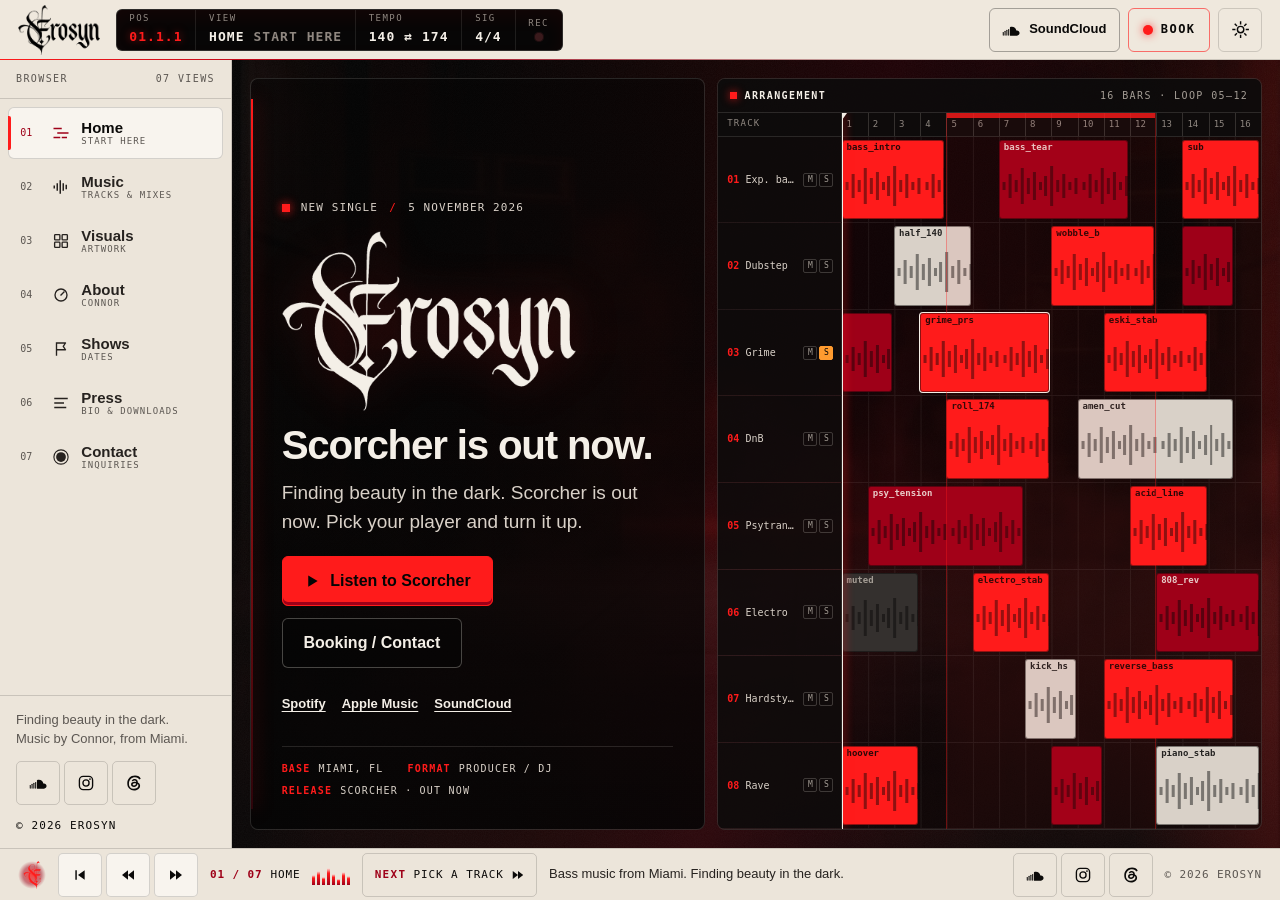
==== commit 715e271a: "Keep status bar icons on one row and report layout geometry in CI CI placed the landscape status-bar" ====
--- a/index.html
+++ b/index.html
@@ -4014,6 +4014,20 @@
 
     .app .status__next {
       display: inline-flex;
+      flex: 0 1 auto;
+      min-width: 0;
+      overflow: hidden;
+    }
+
+    /* In a crowded status bar the hint text truncates; the social icons never wrap below the bar. */
+    .status__next span {
+      min-width: 0;
+      overflow: hidden;
+      text-overflow: ellipsis;
+    }
+
+    .statusbar .social {
+      flex-wrap: nowrap;
     }
 
     .status__next .icon {
